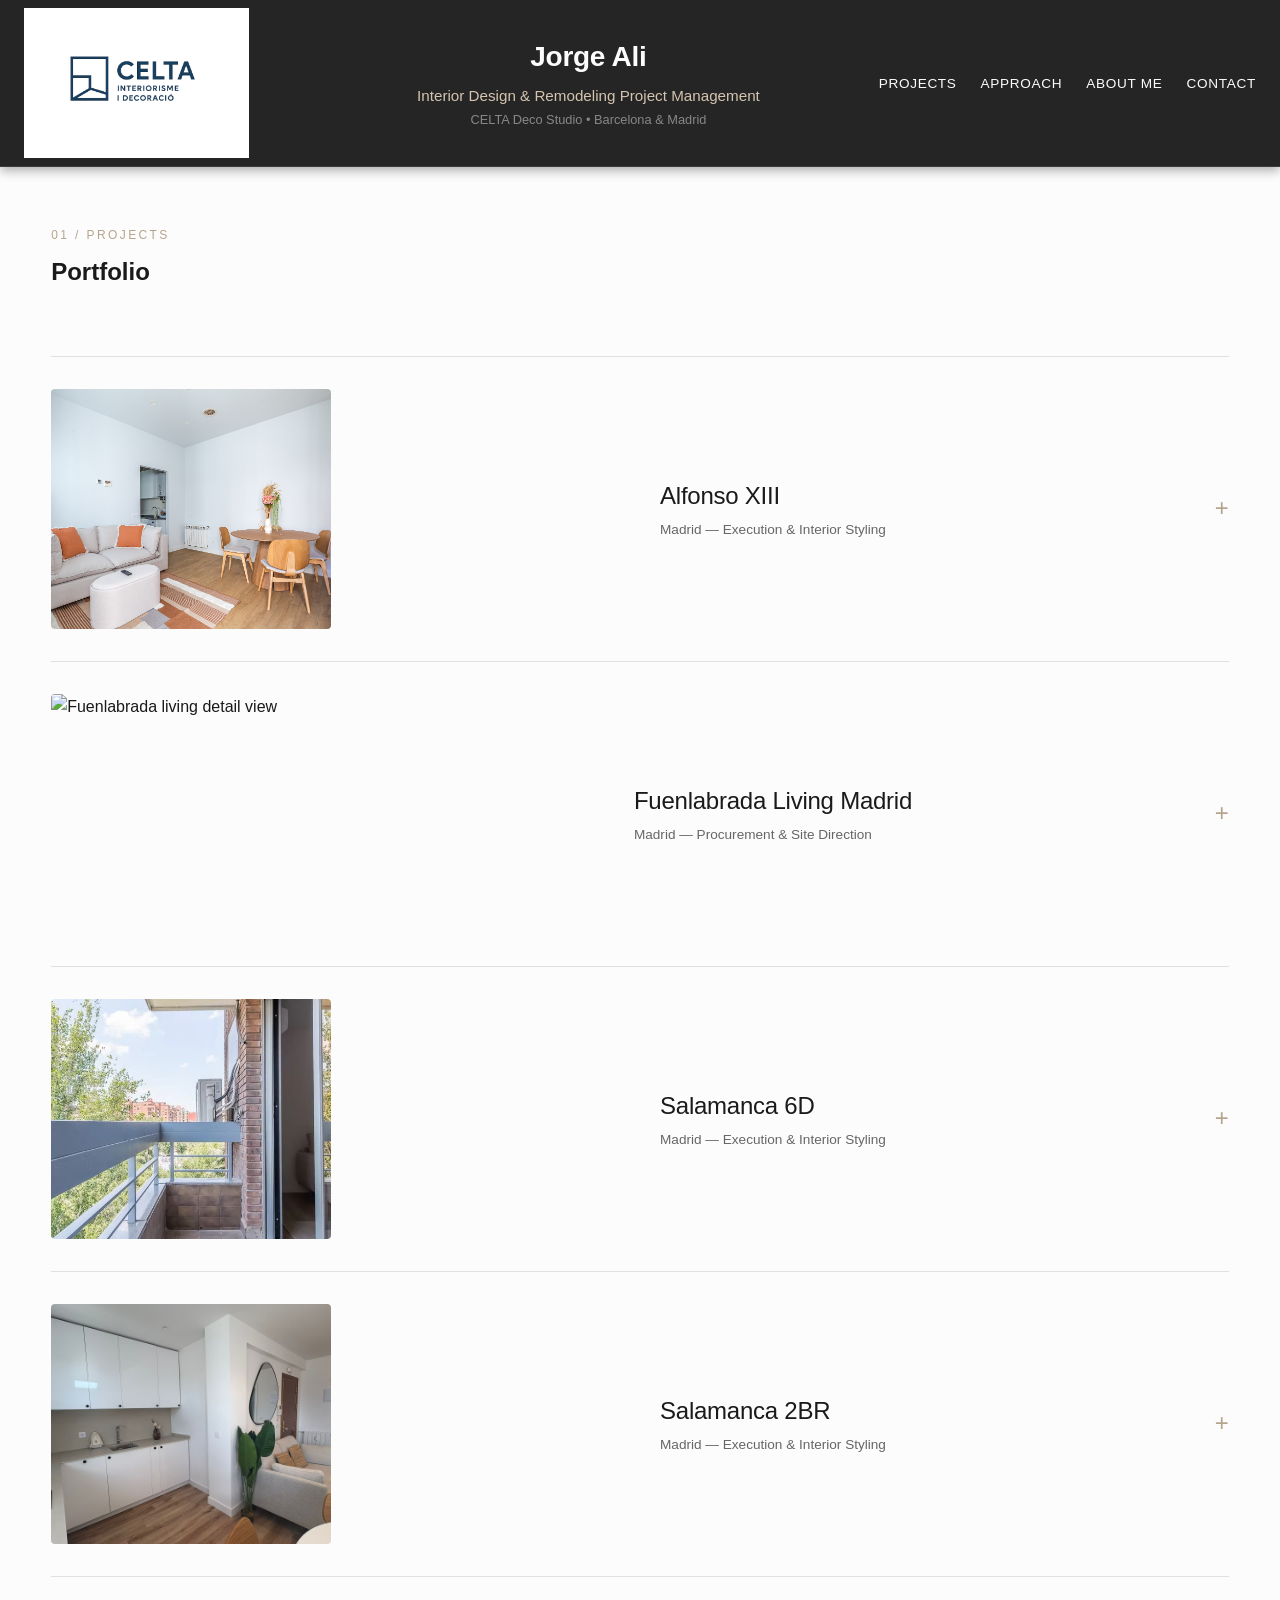
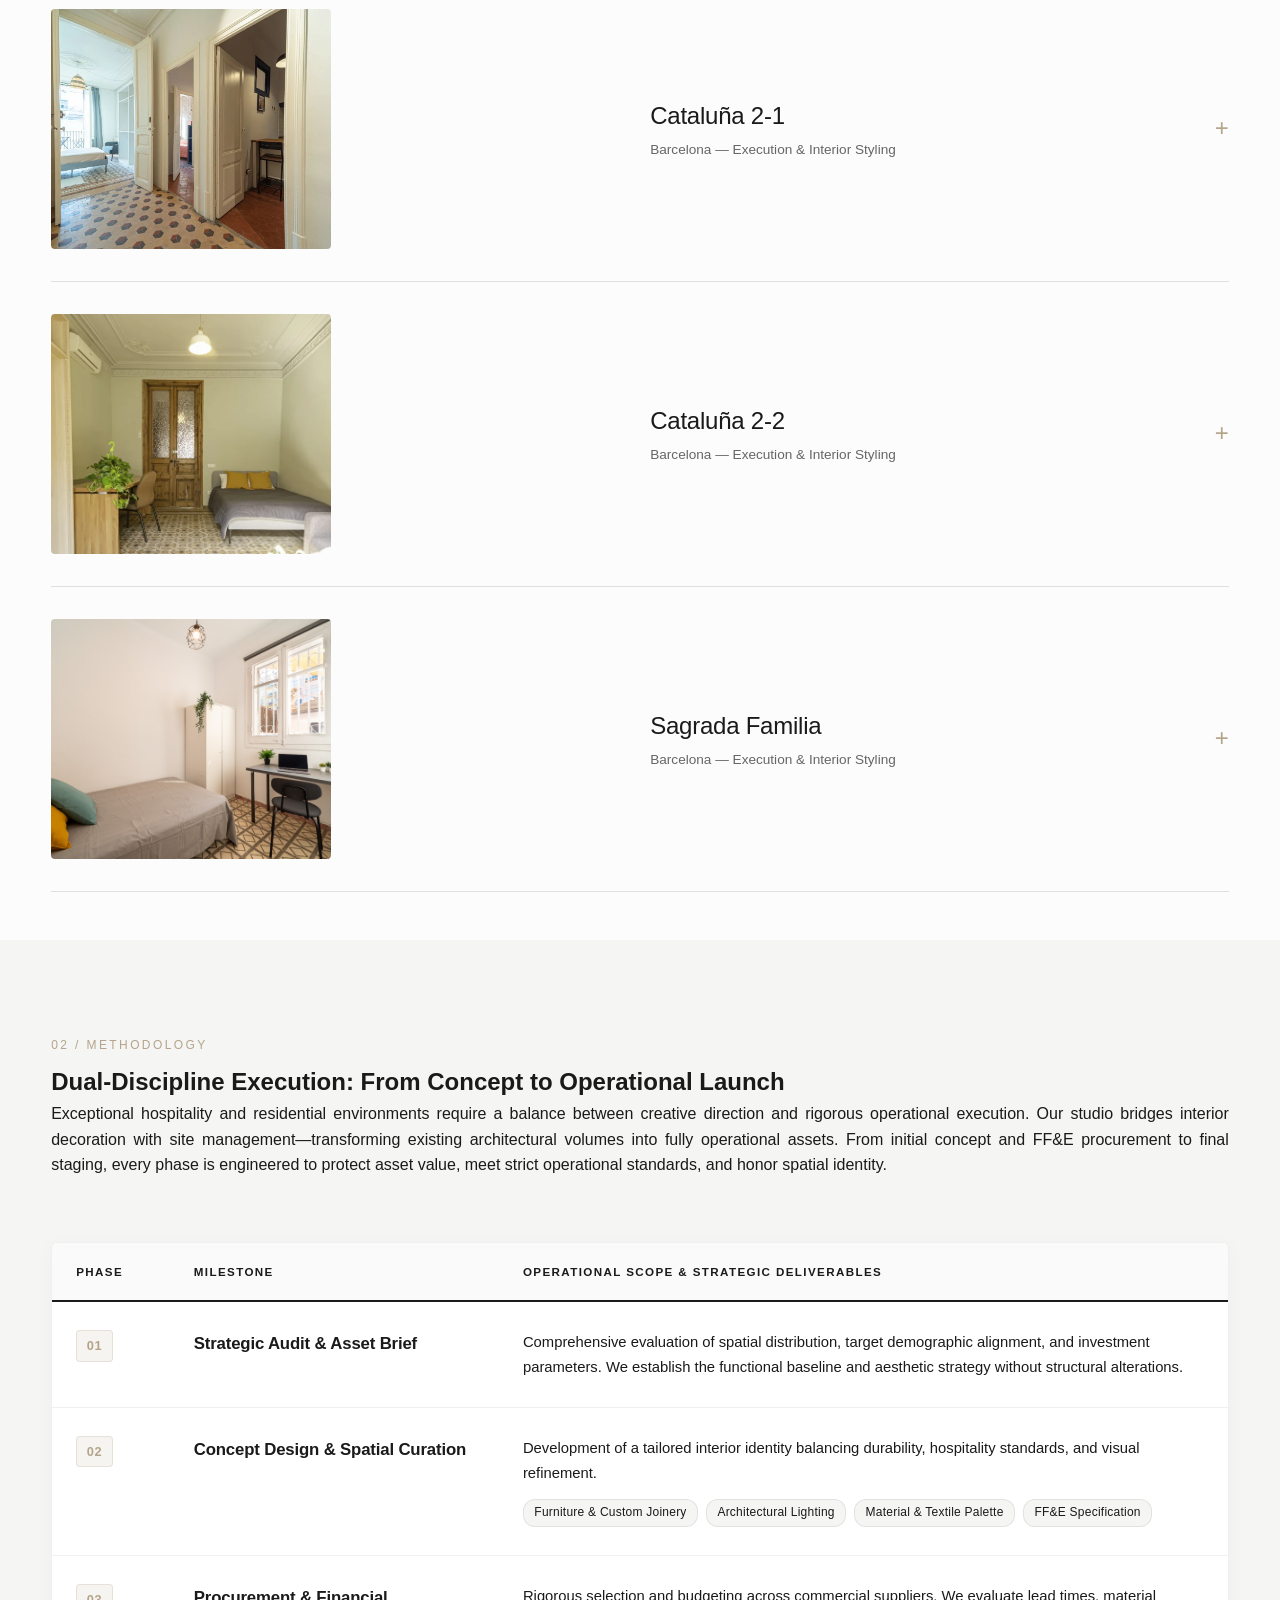
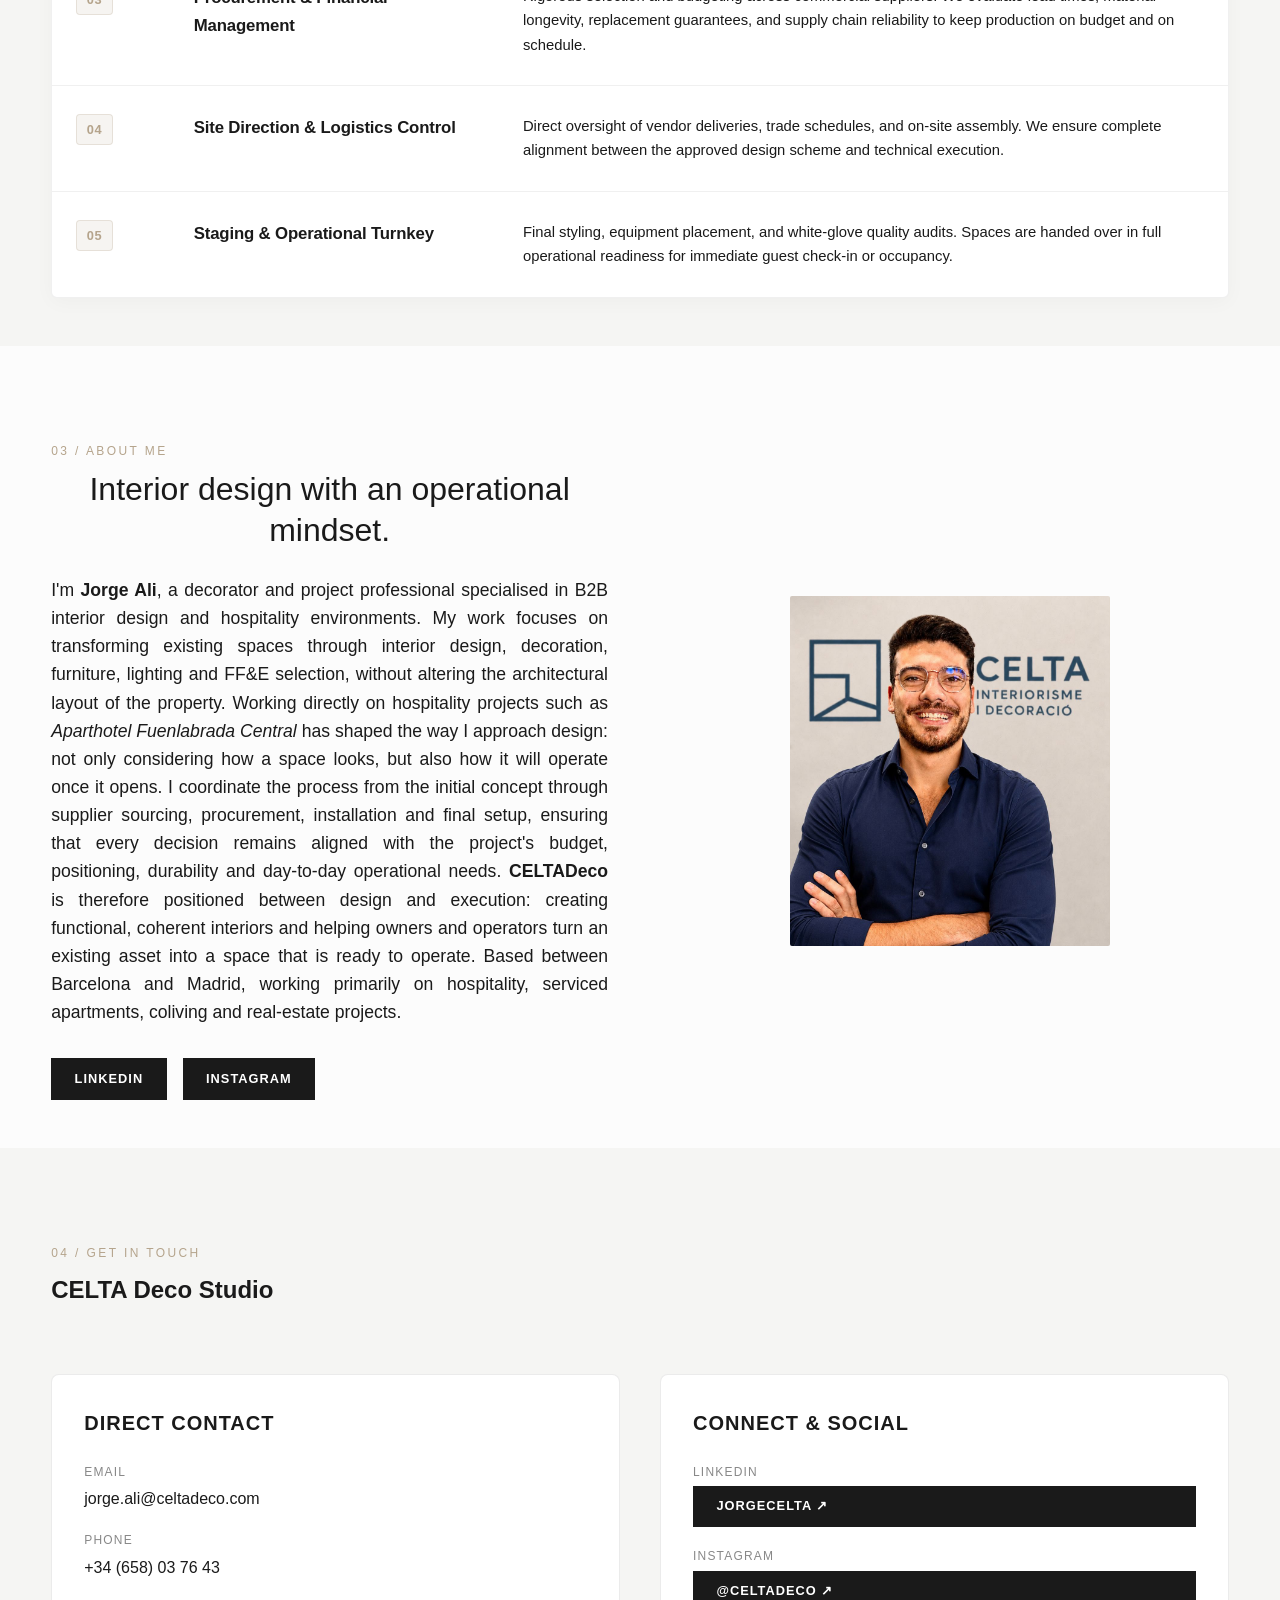
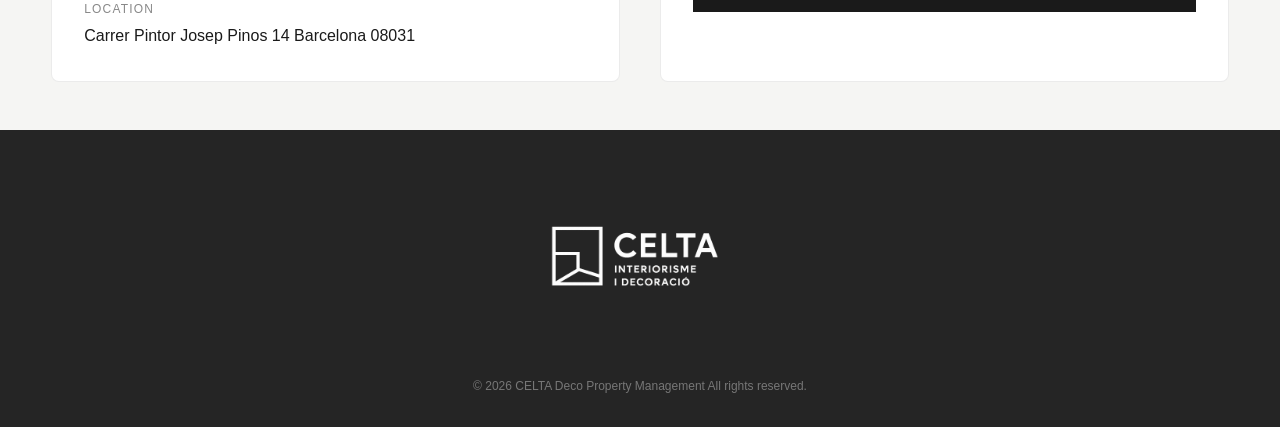
==== index.html @ 24f0967e "Fix email Get in Touch section 20260829 14:04" ====
<!DOCTYPE html>
<html lang="en">
<head>
    <meta charset="UTF-8">
    <meta name="viewport" content="width=device-width, initial-scale=1.0">
    <title>CELTADeco | Interior Design & Project Management</title>
    <meta name="description" content="Professional portfolio of Jorge Ali - Full-time Independent Project Manager and Interior Designer for CELTADeco Studio S.L. across Barcelona and Madrid.">
    <link rel="stylesheet" href="css/style.css">
</head>
<body>
  
  <header class="site-header">
    <div class="header-container">
      <div class="logo-container">
        <a href="#portfolio">
          <img src="images/Image.jpeg" alt="CELTA Deco Logo" class="header-logo">
        </a>
      </div>

      <div class="hero-title-block">
        <h1>Jorge Ali</h1>
        <p class="subtitle">Interior Design & Remodeling Project Management</p>
        <p class="sub-subtitle">CELTA Deco Studio • Barcelona & Madrid</p>
      </div>

      <nav class="main-nav">
        <ul>
          <li><a href="#portfolio">PROJECTS</a></li>
          <li><a href="#approach">APPROACH</a></li>
          <li><a href="#about">ABOUT ME</a></li>
          <li><a href="#contact">CONTACT</a></li>
        </ul>
      </nav>
    </div>
  </header>

  <main>
    <!-- Section 01: Portfolio -->
    <section id="portfolio" class="section-container">
      <div class="section-header">
        <span class="tracer">01 / Projects</span>
        <h2>Portfolio</h2>
      </div>
      
      <div class="project-accordion-list">
        <!-- Project 1: Alfonso XIII -->
        <details class="project-accordion-item">
          <summary class="project-list-trigger">
            <img src="images/Alfonso XIII/RESOLUCION WEB/Santa Hortensia, 12 1E 01.jpg" alt="Alfonso XIII interior view" class="rotating-thumb">
            <div class="trigger-meta">
              <span class="project-title">Alfonso XIII</span>
              <span class="project-loc">Madrid &mdash; Execution & Interior Styling</span>
            </div>
            <span class="accordion-arrow">&#43;</span>
          </summary>

          <div class="project-drawer-wrapper project-card">
            <figure class="accordion-figure">
              <div class="img-scroll-container">
                <img src="images/Alfonso XIII/RESOLUCION WEB/Santa Hortensia, 12 1E 01.jpg" class="main-showcase-img" alt="Completed residential interior space in Madrid" loading="lazy">
              </div>
            </figure>
            <div class="drawer-thumbnail-container">
              <h4>Project Assets Gallery</h4>
              <div class="drawer-content-grid">
                <img src="images/Alfonso XIII/RESOLUCION WEB/Santa Hortensia, 12 1E 01.jpg" class="drawer-thumbnail" alt="Alfonso XIII detail view" loading="lazy">
                <img src="images/Alfonso XIII/RESOLUCION WEB/Santa Hortensia, 12 1E 02.jpg" class="drawer-thumbnail" alt="Alfonso XIII detail view" loading="lazy">
                <img src="images/Alfonso XIII/RESOLUCION WEB/Santa Hortensia, 12 1E 03.jpg" class="drawer-thumbnail" alt="Alfonso XIII detail view" loading="lazy">
                <img src="images/Alfonso XIII/RESOLUCION WEB/Santa Hortensia, 12 1E 05.jpg" class="drawer-thumbnail" alt="Alfonso XIII detail view" loading="lazy">
                <img src="images/Alfonso XIII/RESOLUCION WEB/Santa Hortensia, 12 1E 06.jpg" class="drawer-thumbnail" alt="Alfonso XIII detail view" loading="lazy">
                <img src="images/Alfonso XIII/RESOLUCION WEB/Santa Hortensia, 12 1E 07.jpg" class="drawer-thumbnail" alt="Alfonso XIII detail view" loading="lazy">
                <img src="images/Alfonso XIII/RESOLUCION WEB/Santa Hortensia, 12 1E 08.jpg" class="drawer-thumbnail" alt="Alfonso XIII detail view" loading="lazy">
                <img src="images/Alfonso XIII/RESOLUCION WEB/Santa Hortensia, 12 1E 09.jpg" class="drawer-thumbnail" alt="Alfonso XIII detail view" loading="lazy">
                <img src="images/Alfonso XIII/RESOLUCION WEB/Santa Hortensia, 12 1E 11.jpg" class="drawer-thumbnail" alt="Alfonso XIII detail view" loading="lazy">
                <img src="images/Alfonso XIII/RESOLUCION WEB/Santa Hortensia, 12 1E 12.jpg" class="drawer-thumbnail" alt="Alfonso XIII detail view" loading="lazy">
              </div>
            </div>
          </div>
        </details>
        
        <!-- Project 2: Fuenlabrada Living -->
        <details class="project-accordion-item">
          <summary class="project-list-trigger">
            <img src="images/Fuenlabrada/fotos/IMG_20260530_211927.jpg" alt="Fuenlabrada living detail view" class="rotating-thumb">
            <div class="trigger-meta">
              <span class="project-title">Fuenlabrada Living Madrid</span>
              <span class="project-loc">Madrid &mdash; Procurement & Site Direction</span>
            </div>
            <span class="accordion-arrow">&#43;</span>                      
          </summary>
          
          <div class="project-drawer-wrapper project-card">
            <figure class="accordion-figure">
              <div class="img-scroll-container">
                <img src="images/Fuenlabrada/fotos/IMG_20260530_212148.jpg" class="main-showcase-img" alt="Completed high-end space in Madrid" loading="lazy">
              </div>
            </figure>
            <div class="drawer-thumbnail-container">
              <h4>Fuenlabrada Assets Gallery</h4>
              <div class="drawer-content-grid">
                <img src="images/Fuenlabrada/fotos/IMG_20260530_211927.jpg" class="drawer-thumbnail" alt="Fuenlabrada living detail view" loading="lazy">
                <img src="images/Fuenlabrada/fotos/IMG_20260530_212148.jpg" class="drawer-thumbnail" alt="Fuenlabrada living detail view" loading="lazy">
                <img src="images/Fuenlabrada/fotos/IMG_20260530_212248.jpg" class="drawer-thumbnail" alt="Fuenlabrada living detail view" loading="lazy">
                <img src="images/Fuenlabrada/fotos/IMG_20260531_204248.jpg" class="drawer-thumbnail" alt="Fuenlabrada living detail view" loading="lazy">
                <img src="images/Fuenlabrada/fotos/IMG_20260531_204346.jpg" class="drawer-thumbnail" alt="Fuenlabrada living detail view" loading="lazy">
                <img src="images/Fuenlabrada/fotos/IMG_20260531_205026.jpg" class="drawer-thumbnail" alt="Fuenlabrada living detail view" loading="lazy">
                <img src="images/Fuenlabrada/fotos/IMG_20260531_205425.jpg" class="drawer-thumbnail" alt="Fuenlabrada living detail view" loading="lazy">
                <img src="images/Fuenlabrada/fotos/IMG_20260531_205904.jpg" class="drawer-thumbnail" alt="Fuenlabrada living detail view" loading="lazy">
                <img src="images/Fuenlabrada/fotos/IMG_20260531_210906.jpg" class="drawer-thumbnail" alt="Fuenlabrada living detail view" loading="lazy">
                <img src="images/Fuenlabrada/fotos/IMG_20260531_211109.jpg" class="drawer-thumbnail" alt="Fuenlabrada living detail view" loading="lazy">
                <img src="images/Fuenlabrada/fotos/IMG_20260531_211310.jpg" class="drawer-thumbnail" alt="Fuenlabrada living detail view" loading="lazy">
                <img src="images/Fuenlabrada/fotos/IMG_20260531_211745.jpg" class="drawer-thumbnail" alt="Fuenlabrada living detail view" loading="lazy">
                <img src="images/Fuenlabrada/fotos/IMG_20260531_212429.jpg" class="drawer-thumbnail" alt="Fuenlabrada living detail view" loading="lazy">
                <img src="images/Fuenlabrada/fotos/IMG_20260531_212650.jpg" class="drawer-thumbnail" alt="Fuenlabrada living detail view" loading="lazy">
                <img src="images/Fuenlabrada/fotos/IMG_20260531_213623.jpg" class="drawer-thumbnail" alt="Fuenlabrada living detail view" loading="lazy">
                <img src="images/Fuenlabrada/fotos/IMG_20260531_214029.jpg" class="drawer-thumbnail" alt="Fuenlabrada living detail view" loading="lazy">
                <img src="images/Fuenlabrada/fotos/IMG_20260604_103545.jpg" class="drawer-thumbnail" alt="Fuenlabrada living detail view" loading="lazy">
              </div>
            </div>
          </div>
        </details>
	
        <!-- Project 3: Salamanca 6D -->
        <details class="project-accordion-item">
          <summary class="project-list-trigger">
            <img src="images/Salamanca 6D/Salamanca 1BR + Balcony/1944452091.webp" alt="Salamanca 6D detail view" class="rotating-thumb">
            <div class="trigger-meta">
              <span class="project-title">Salamanca 6D</span>
              <span class="project-loc">Madrid &mdash; Execution & Interior Styling</span>
            </div>
            <span class="accordion-arrow">&#43;</span>
          </summary>
          
          <div class="project-drawer-wrapper project-card">
            <figure class="accordion-figure">
              <div class="img-scroll-container">
                <img src="images/Salamanca 6D/Salamanca 1BR + Balcony/1944452091.webp" class="main-showcase-img" alt="Completed residential interior space in Madrid" loading="lazy">
              </div>
            </figure>
            <div class="drawer-thumbnail-container">
              <h4>Project Salamanca 6D Assets Gallery</h4>
              <div class="drawer-content-grid">
                <img src="images/Salamanca 6D/Salamanca 1BR + Balcony/1944452113.webp" class="drawer-thumbnail" alt="Salamanca interior view" loading="lazy">
                <img src="images/Salamanca 6D/Salamanca 1BR + Balcony/1944452114.webp" class="drawer-thumbnail" alt="Salamanca interior view" loading="lazy">
                <img src="images/Salamanca 6D/Salamanca 1BR + Balcony/1944452115.webp" class="drawer-thumbnail" alt="Salamanca interior view" loading="lazy">
                <img src="images/Salamanca 6D/Salamanca 1BR + Balcony/1944452159.webp" class="drawer-thumbnail" alt="Salamanca interior view" loading="lazy">
                <img src="images/Salamanca 6D/Salamanca 1BR + Balcony/1944452201.webp" class="drawer-thumbnail" alt="Salamanca interior view" loading="lazy">
                <img src="images/Salamanca 6D/Salamanca 1BR + Balcony/1944452205.webp" class="drawer-thumbnail" alt="Salamanca interior view" loading="lazy">
                <img src="images/Salamanca 6D/Salamanca 1BR + Balcony/1944452244.webp" class="drawer-thumbnail" alt="Salamanca interior view" loading="lazy">
                <img src="images/Salamanca 6D/Salamanca 1BR + Balcony/1944452256.webp" class="drawer-thumbnail" alt="Salamanca interior view" loading="lazy">
                <img src="images/Salamanca 6D/Salamanca 1BR + Balcony/1944452272.webp" class="drawer-thumbnail" alt="Salamanca interior view" loading="lazy">
                <img src="images/Salamanca 6D/Salamanca 1BR + Balcony/1944452331.webp" class="drawer-thumbnail" alt="Salamanca interior view" loading="lazy">
                <img src="images/Salamanca 6D/Salamanca 1BR + Balcony/1944452334.webp" class="drawer-thumbnail" alt="Salamanca interior view" loading="lazy">
                <img src="images/Salamanca 6D/Salamanca 1BR + Balcony/1944452376.webp" class="drawer-thumbnail" alt="Salamanca interior view" loading="lazy">
                <img src="images/Salamanca 6D/Salamanca 1BR + Balcony/1944452377.webp" class="drawer-thumbnail" alt="Salamanca interior view" loading="lazy">
                <img src="images/Salamanca 6D/Salamanca 1BR + Balcony/1944452383.webp" class="drawer-thumbnail" alt="Salamanca interior view" loading="lazy">
              </div>
            </div>
          </div>
        </details>
	
        <!-- Project 4: Salamanca 2BR -->
        <details class="project-accordion-item">
          <summary class="project-list-trigger">
            <img src="images/Salamanca 2BR terraza 8A-20260703T140030Z-3-001/Salamanca 2BR terraza 8A/2ee61841-87d5-4575-8065-a1aea3758785.avif" alt="Salamanca 2BR detail view" class="rotating-thumb">
            <div class="trigger-meta">
              <span class="project-title">Salamanca 2BR</span>
              <span class="project-loc">Madrid &mdash; Execution & Interior Styling</span>
            </div>
            <span class="accordion-arrow">&#43;</span>
          </summary>
          
          <div class="project-drawer-wrapper project-card">
            <figure class="accordion-figure">
              <div class="img-scroll-container">
                <img src="images/Salamanca 2BR terraza 8A-20260703T140030Z-3-001/Salamanca 2BR terraza 8A/2ee61841-87d5-4575-8065-a1aea3758785.avif" class="main-showcase-img" alt="Completed residential interior space in Madrid" loading="lazy">
              </div>
            </figure>
            <div class="drawer-thumbnail-container">
              <h4>Project Salamanca 2BR Assets Gallery</h4>
              <div class="drawer-content-grid">
                <img src="images/Salamanca 2BR terraza 8A-20260703T140030Z-3-001/Salamanca 2BR terraza 8A/5d6b1681-4596-4d43-bb55-55ff7c0dfa50.avif" class="drawer-thumbnail" alt="Salamanca 2BR detail view" loading="lazy">
                <img src="images/Salamanca 2BR terraza 8A-20260703T140030Z-3-001/Salamanca 2BR terraza 8A/5f273db3-bd89-4576-b7d2-3bfad9d244c1.avif" class="drawer-thumbnail" alt="Salamanca 2BR detail view" loading="lazy">
                <img src="images/Salamanca 2BR terraza 8A-20260703T140030Z-3-001/Salamanca 2BR terraza 8A/60aa484b-573d-4368-bd5c-c70d469bf465.avif" class="drawer-thumbnail" alt="Salamanca 2BR detail view" loading="lazy">
                <img src="images/Salamanca 2BR terraza 8A-20260703T140030Z-3-001/Salamanca 2BR terraza 8A/62f4ee82-8459-4f1d-a538-591a3eccc42f.avif" class="drawer-thumbnail" alt="Salamanca 2BR detail view" loading="lazy">
                <img src="images/Salamanca 2BR terraza 8A-20260703T140030Z-3-001/Salamanca 2BR terraza 8A/7709b6e8-8921-49df-888e-499f91376e9f.avif" class="drawer-thumbnail" alt="Salamanca 2BR detail view" loading="lazy">
                <img src="images/Salamanca 2BR terraza 8A-20260703T140030Z-3-001/Salamanca 2BR terraza 8A/70031b7d-7684-4878-acb0-b341ceb8d827.avif" class="drawer-thumbnail" alt="Salamanca 2BR detail view" loading="lazy">
                <img src="images/Salamanca 2BR terraza 8A-20260703T140030Z-3-001/Salamanca 2BR terraza 8A/306355fb-c232-46ec-ba09-bf3ef0b3e1d7.avif" class="drawer-thumbnail" alt="Salamanca 2BR detail view" loading="lazy">
                <img src="images/Salamanca 2BR terraza 8A-20260703T140030Z-3-001/Salamanca 2BR terraza 8A/684906e8-8ba1-44f2-8d96-14b8e107571a.jpeg" class="drawer-thumbnail" alt="Salamanca 2BR detail view" loading="lazy">
                <img src="images/Salamanca 2BR terraza 8A-20260703T140030Z-3-001/Salamanca 2BR terraza 8A/02991952-1897-4030-abf0-e70210a06e19.avif" class="drawer-thumbnail" alt="Salamanca 2BR detail view" loading="lazy">
                <img src="images/Salamanca 2BR terraza 8A-20260703T140030Z-3-001/Salamanca 2BR terraza 8A/66096992-1b59-4324-80a8-6a1552c278a7.avif" class="drawer-thumbnail" alt="Salamanca 2BR detail view" loading="lazy">
                <img src="images/Salamanca 2BR terraza 8A-20260703T140030Z-3-001/Salamanca 2BR terraza 8A/a95aa6ad-0380-433d-b0bb-7069203fe2c8.avif" class="drawer-thumbnail" alt="Salamanca 2BR detail view" loading="lazy">
                <img src="images/Salamanca 2BR terraza 8A-20260703T140030Z-3-001/Salamanca 2BR terraza 8A/ae5f8fab-a62f-4f72-b0ae-d671570f4330.avif" class="drawer-thumbnail" alt="Salamanca 2BR detail view" loading="lazy">
                <img src="images/Salamanca 2BR terraza 8A-20260703T140030Z-3-001/Salamanca 2BR terraza 8A/c54ffa5a-b6df-4147-bbd3-09a8f72af0c3.avif" class="drawer-thumbnail" alt="Salamanca 2BR detail view" loading="lazy">
                <img src="images/Salamanca 2BR terraza 8A-20260703T140030Z-3-001/Salamanca 2BR terraza 8A/deb94c87-837a-4405-aadd-1e87ae89dc81.avif" class="drawer-thumbnail" alt="Salamanca 2BR detail view" loading="lazy">
                <img src="images/Salamanca 2BR terraza 8A-20260703T140030Z-3-001/Salamanca 2BR terraza 8A/ef9e4734-53aa-4ea6-840a-f47e9da49541.avif" class="drawer-thumbnail" alt="Salamanca 2BR detail view" loading="lazy">
              </div>
            </div>
          </div>
        </details>

        <!-- Project 5: Cataluna 2-1 -->
        <details class="project-accordion-item">
          <summary class="project-list-trigger">
            <img src="images/Cataluna 2-1 OLD ROOMS4U/Cataluna 2-1/Pasillo4.webp" alt="Cataluna 2-1 detail view" class="rotating-thumb">
            <div class="trigger-meta">
              <span class="project-title">Catalu&ntilde;a 2-1</span>
              <span class="project-loc">Barcelona &mdash; Execution & Interior Styling</span>
            </div>
            <span class="accordion-arrow">&#43;</span>
          </summary>
          
          <div class="project-drawer-wrapper project-card">
            <figure class="accordion-figure">
              <div class="img-scroll-container">
                <img src="images/Cataluna 2-1 OLD ROOMS4U/Cataluna 2-1/Pasillo4.webp" class="main-showcase-img" alt="Completed residential interior space in Barcelona" loading="lazy">
              </div>
            </figure>
            <div class="drawer-thumbnail-container">
              <h4>Project Catalu&ntilde;a 2-1 Assets Gallery</h4>
              <div class="drawer-content-grid">
                <img src="images/Cataluna 2-1 OLD ROOMS4U/Cataluna 2-1/Pasillo4.webp" class="drawer-thumbnail" alt="Cataluna 2-1 detail view" loading="lazy">
                <img src="images/Cataluna 2-1 OLD ROOMS4U/Cataluna 2-1/Pasillo6.webp" class="drawer-thumbnail" alt="Cataluna 2-1 detail view" loading="lazy">
                <img src="images/Cataluna 2-1 OLD ROOMS4U/Cataluna 2-1/Pasillo7.webp" class="drawer-thumbnail" alt="Cataluna 2-1 detail view" loading="lazy">
                <img src="images/Cataluna 2-1 OLD ROOMS4U/Cataluna 2-1/room1-4.webp" class="drawer-thumbnail" alt="Cataluna 2-1 detail view" loading="lazy">
                <img src="images/Cataluna 2-1 OLD ROOMS4U/Cataluna 2-1/room2-2.webp" class="drawer-thumbnail" alt="Cataluna 2-1 detail view" loading="lazy">
                <img src="images/Cataluna 2-1 OLD ROOMS4U/Cataluna 2-1/room5-1.webp" class="drawer-thumbnail" alt="Cataluna 2-1 detail view" loading="lazy">
              </div>
            </div>
          </div>
        </details>

        <!-- Project 6: Cataluna 2-2 -->
        <details class="project-accordion-item">
          <summary class="project-list-trigger">
            <img src="images/Cataluna 2-2 (old) ROOMS4U/Cataluna 2-2 (old)/DSC_7747.webp" alt="Cataluna 2-2 detail view" class="rotating-thumb">
            <div class="trigger-meta">
              <span class="project-title">Catalu&ntilde;a 2-2</span>
              <span class="project-loc">Barcelona &mdash; Execution & Interior Styling</span>
            </div>
            <span class="accordion-arrow">&#43;</span>
          </summary>
          
          <div class="project-drawer-wrapper project-card">
            <figure class="accordion-figure">
              <div class="img-scroll-container">
                <img src="images/Cataluna 2-2 (old) ROOMS4U/Cataluna 2-2 (old)/DSC_7747.webp" class="main-showcase-img" alt="Completed residential interior space in Barcelona" loading="lazy">
              </div>
            </figure>
            <div class="drawer-thumbnail-container">
              <h4>Project Catalu&ntilde;a 2-2 Assets Gallery</h4>
              <div class="drawer-content-grid">
                <img src="images/Cataluna 2-2 (old) ROOMS4U/Cataluna 2-2 (old)/DSC_7747.webp" class="drawer-thumbnail" alt="Cataluna 2-2 detail view" loading="lazy">
                <img src="images/Cataluna 2-2 (old) ROOMS4U/Cataluna 2-2 (old)/DSC_7753-HDR.webp" class="drawer-thumbnail" alt="Cataluna 2-2 detail view" loading="lazy">
                <img src="images/Cataluna 2-2 (old) ROOMS4U/Cataluna 2-2 (old)/DSC_7792.webp" class="drawer-thumbnail" alt="Cataluna 2-2 detail view" loading="lazy">
                <img src="images/Cataluna 2-2 (old) ROOMS4U/Cataluna 2-2 (old)/ROOM3-3-1.webp" class="drawer-thumbnail" alt="Cataluna 2-2 detail view" loading="lazy">
                <img src="images/Cataluna 2-2 (old) ROOMS4U/Cataluna 2-2 (old)/ROOM4-2-1.webp" class="drawer-thumbnail" alt="Cataluna 2-2 detail view" loading="lazy">
              </div>
            </div>
          </div>
        </details>

        <!-- Project 7: Sagrada Familia -->
        <details class="project-accordion-item">
          <summary class="project-list-trigger">
            <img src="images/Sagrada Familia/WhatsApp Image 2023-12-17 at 17.57.21 (1).jpeg" alt="Sagrada Familia detail view" class="rotating-thumb">
            <div class="trigger-meta">
              <span class="project-title">Sagrada Familia</span>
              <span class="project-loc">Barcelona &mdash; Execution & Interior Styling</span>
            </div>
            <span class="accordion-arrow">&#43;</span>
          </summary>
          
          <div class="project-drawer-wrapper project-card">
            <figure class="accordion-figure">
              <div class="img-scroll-container">
                <img src="images/Sagrada Familia/WhatsApp Image 2023-12-17 at 17.57.21 (1).jpeg" class="main-showcase-img" alt="Completed residential interior space in Barcelona" loading="lazy">
              </div>
            </figure>
            <div class="drawer-thumbnail-container">
              <h4>Project Sagrada Familia Assets Gallery</h4>
              <div class="drawer-content-grid">
                <img src="images/Sagrada Familia/WhatsApp Image 2023-12-17 at 17.57.21 (1).jpeg" class="drawer-thumbnail" alt="Sagrada Familia detail view" loading="lazy">
                <img src="images/Sagrada Familia/WhatsApp Image 2023-12-17 at 17.57.21 (2).jpeg" class="drawer-thumbnail" alt="Sagrada Familia detail view" loading="lazy">
                <img src="images/Sagrada Familia/WhatsApp Image 2023-12-17 at 17.57.21 (3).jpeg" class="drawer-thumbnail" alt="Sagrada Familia detail view" loading="lazy">
                <img src="images/Sagrada Familia/WhatsApp Image 2023-12-17 at 17.57.21 (4).jpeg" class="drawer-thumbnail" alt="Sagrada Familia detail view" loading="lazy">
                <img src="images/Sagrada Familia/WhatsApp Image 2023-12-17 at 17.57.21 (5).jpeg" class="drawer-thumbnail" alt="Sagrada Familia detail view" loading="lazy">
                <img src="images/Sagrada Familia/WhatsApp Image 2023-12-17 at 17.57.21 (6).jpeg" class="drawer-thumbnail" alt="Sagrada Familia detail view" loading="lazy">
                <img src="images/Sagrada Familia/WhatsApp Image 2023-12-17 at 17.57.21 (7).jpeg" class="drawer-thumbnail" alt="Sagrada Familia detail view" loading="lazy">
                <img src="images/Sagrada Familia/WhatsApp Image 2023-12-17 at 17.57.21 (8).jpeg" class="drawer-thumbnail" alt="Sagrada Familia detail view" loading="lazy">
                <img src="images/Sagrada Familia/WhatsApp Image 2023-12-17 at 17.57.21 (9).jpeg" class="drawer-thumbnail" alt="Sagrada Familia detail view" loading="lazy">
                <img src="images/Sagrada Familia/WhatsApp Image 2023-12-17 at 17.57.21 (10).jpeg" class="drawer-thumbnail" alt="Sagrada Familia detail view" loading="lazy">
                <img src="images/Sagrada Familia/WhatsApp Image 2023-12-17 at 17.57.21 (11).jpeg" class="drawer-thumbnail" alt="Sagrada Familia detail view" loading="lazy">
                <img src="images/Sagrada Familia/WhatsApp Image 2023-12-17 at 17.57.21 (12).jpeg" class="drawer-thumbnail" alt="Sagrada Familia detail view" loading="lazy">
                <img src="images/Sagrada Familia/WhatsApp Image 2023-12-17 at 17.57.21 (13).jpeg" class="drawer-thumbnail" alt="Sagrada Familia detail view" loading="lazy">
                <img src="images/Sagrada Familia/WhatsApp Image 2023-12-17 at 17.57.21 (14).jpeg" class="drawer-thumbnail" alt="Sagrada Familia detail view" loading="lazy">
                <img src="images/Sagrada Familia/WhatsApp Image 2023-12-17 at 17.57.21 (15).jpeg" class="drawer-thumbnail" alt="Sagrada Familia detail view" loading="lazy">
                <img src="images/Sagrada Familia/WhatsApp Image 2023-12-17 at 17.57.21 (16).jpeg" class="drawer-thumbnail" alt="Sagrada Familia detail view" loading="lazy">
                <img src="images/Sagrada Familia/WhatsApp Image 2023-12-17 at 17.57.21 (17).jpeg" class="drawer-thumbnail" alt="Sagrada Familia detail view" loading="lazy">
                <img src="images/Sagrada Familia/WhatsApp Image 2023-12-17 at 17.57.21 (18).jpeg" class="drawer-thumbnail" alt="Sagrada Familia detail view" loading="lazy">
                <img src="images/Sagrada Familia/WhatsApp Image 2023-12-17 at 17.57.21 (19).jpeg" class="drawer-thumbnail" alt="Sagrada Familia detail view" loading="lazy">
                <img src="images/Sagrada Familia/WhatsApp Image 2023-12-17 at 17.57.21 (20).jpeg" class="drawer-thumbnail" alt="Sagrada Familia detail view" loading="lazy">
                <img src="images/Sagrada Familia/WhatsApp Image 2023-12-17 at 17.57.21 (21).jpeg" class="drawer-thumbnail" alt="Sagrada Familia detail view" loading="lazy">
                <img src="images/Sagrada Familia/WhatsApp Image 2023-12-17 at 17.57.21 (22).jpeg" class="drawer-thumbnail" alt="Sagrada Familia detail view" loading="lazy">
                <img src="images/Sagrada Familia/WhatsApp Image 2023-12-17 at 17.57.21 (23).jpeg" class="drawer-thumbnail" alt="Sagrada Familia detail view" loading="lazy">
                <img src="images/Sagrada Familia/WhatsApp Image 2023-12-17 at 17.57.21 (24).jpeg" class="drawer-thumbnail" alt="Sagrada Familia detail view" loading="lazy">
                <img src="images/Sagrada Familia/WhatsApp Image 2023-12-17 at 17.57.21 (25).jpeg" class="drawer-thumbnail" alt="Sagrada Familia detail view" loading="lazy">
                <img src="images/Sagrada Familia/WhatsApp Image 2023-12-17 at 17.57.21 (26).jpeg" class="drawer-thumbnail" alt="Sagrada Familia detail view" loading="lazy">
                <img src="images/Sagrada Familia/WhatsApp Image 2023-12-17 at 17.57.21 (27).jpeg" class="drawer-thumbnail" alt="Sagrada Familia detail view" loading="lazy">
                <img src="images/Sagrada Familia/WhatsApp Image 2023-12-17 at 17.57.21 (28).jpeg" class="drawer-thumbnail" alt="Sagrada Familia detail view" loading="lazy">
                <img src="images/Sagrada Familia/WhatsApp Image 2023-12-17 at 17.57.21 (29).jpeg" class="drawer-thumbnail" alt="Sagrada Familia detail view" loading="lazy">
                <img src="images/Sagrada Familia/WhatsApp Image 2023-12-17 at 17.57.21 (30).jpeg" class="drawer-thumbnail" alt="Sagrada Familia detail view" loading="lazy">
                <img src="images/Sagrada Familia/WhatsApp Image 2023-12-17 at 17.57.21.jpeg" class="drawer-thumbnail" alt="Sagrada Familia detail view" loading="lazy">
                <img src="images/Sagrada Familia/WhatsApp Image 2023-12-17 at 17.57.22 (1).jpeg" class="drawer-thumbnail" alt="Sagrada Familia detail view" loading="lazy">
                <img src="images/Sagrada Familia/WhatsApp Image 2023-12-17 at 17.57.22 (2).jpeg" class="drawer-thumbnail" alt="Sagrada Familia detail view" loading="lazy">
                <img src="images/Sagrada Familia/WhatsApp Image 2023-12-17 at 17.57.22 (3).jpeg" class="drawer-thumbnail" alt="Sagrada Familia detail view" loading="lazy">
                <img src="images/Sagrada Familia/WhatsApp Image 2023-12-17 at 17.57.22 (4).jpeg" class="drawer-thumbnail" alt="Sagrada Familia detail view" loading="lazy">
                <img src="images/Sagrada Familia/WhatsApp Image 2023-12-17 at 17.57.22 (5).jpeg" class="drawer-thumbnail" alt="Sagrada Familia detail view" loading="lazy">
                <img src="images/Sagrada Familia/WhatsApp Image 2023-12-17 at 17.57.22 (6).jpeg" class="drawer-thumbnail" alt="Sagrada Familia detail view" loading="lazy">
                <img src="images/Sagrada Familia/WhatsApp Image 2023-12-17 at 17.57.22 (7).jpeg" class="drawer-thumbnail" alt="Sagrada Familia detail view" loading="lazy">
                <img src="images/Sagrada Familia/WhatsApp Image 2023-12-17 at 17.57.22 (8).jpeg" class="drawer-thumbnail" alt="Sagrada Familia detail view" loading="lazy">
                <img src="images/Sagrada Familia/WhatsApp Image 2023-12-17 at 17.57.22 (9).jpeg" class="drawer-thumbnail" alt="Sagrada Familia detail view" loading="lazy">
                <img src="images/Sagrada Familia/WhatsApp Image 2023-12-17 at 17.57.22 (10).jpeg" class="drawer-thumbnail" alt="Sagrada Familia detail view" loading="lazy">
                <img src="images/Sagrada Familia/WhatsApp Image 2023-12-17 at 17.57.22 (11).jpeg" class="drawer-thumbnail" alt="Sagrada Familia detail view" loading="lazy">
                <img src="images/Sagrada Familia/WhatsApp Image 2023-12-17 at 17.57.22 (12).jpeg" class="drawer-thumbnail" alt="Sagrada Familia detail view" loading="lazy">
                <img src="images/Sagrada Familia/WhatsApp Image 2023-12-17 at 17.57.22 (13).jpeg" class="drawer-thumbnail" alt="Sagrada Familia detail view" loading="lazy">
                <img src="images/Sagrada Familia/WhatsApp Image 2023-12-17 at 17.57.22 (14).jpeg" class="drawer-thumbnail" alt="Sagrada Familia detail view" loading="lazy">
                <img src="images/Sagrada Familia/WhatsApp Image 2023-12-17 at 17.57.22 (15).jpeg" class="drawer-thumbnail" alt="Sagrada Familia detail view" loading="lazy">
                <img src="images/Sagrada Familia/WhatsApp Image 2023-12-17 at 17.57.22 (16).jpeg" class="drawer-thumbnail" alt="Sagrada Familia detail view" loading="lazy">
                <img src="images/Sagrada Familia/WhatsApp Image 2023-12-17 at 17.57.22 (17).jpeg" class="drawer-thumbnail" alt="Sagrada Familia detail view" loading="lazy">
                <img src="images/Sagrada Familia/WhatsApp Image 2023-12-17 at 17.57.22 (18).jpeg" class="drawer-thumbnail" alt="Sagrada Familia detail view" loading="lazy">
                <img src="images/Sagrada Familia/WhatsApp Image 2023-12-17 at 17.57.22 (19).jpeg" class="drawer-thumbnail" alt="Sagrada Familia detail view" loading="lazy">
                <img src="images/Sagrada Familia/WhatsApp Image 2023-12-17 at 17.57.22 (20).jpeg" class="drawer-thumbnail" alt="Sagrada Familia detail view" loading="lazy">
                <img src="images/Sagrada Familia/WhatsApp Image 2023-12-17 at 17.57.22.jpeg" class="drawer-thumbnail" alt="Sagrada Familia detail view" loading="lazy">
                <img src="images/Sagrada Familia/WhatsApp Image 2023-12-17 at 17.58.28 (1).jpeg" class="drawer-thumbnail" alt="Sagrada Familia detail view" loading="lazy">
                <img src="images/Sagrada Familia/WhatsApp Image 2023-12-17 at 17.58.28 (2).jpeg" class="drawer-thumbnail" alt="Sagrada Familia detail view" loading="lazy">
                <img src="images/Sagrada Familia/WhatsApp Image 2023-12-17 at 17.58.28 (3).jpeg" class="drawer-thumbnail" alt="Sagrada Familia detail view" loading="lazy">
                <img src="images/Sagrada Familia/WhatsApp Image 2023-12-17 at 17.58.28 (4).jpeg" class="drawer-thumbnail" alt="Sagrada Familia detail view" loading="lazy">
                <img src="images/Sagrada Familia/WhatsApp Image 2023-12-17 at 17.58.28 (5).jpeg" class="drawer-thumbnail" alt="Sagrada Familia detail view" loading="lazy">
                <img src="images/Sagrada Familia/WhatsApp Image 2023-12-17 at 17.58.28 (6).jpeg" class="drawer-thumbnail" alt="Sagrada Familia detail view" loading="lazy">
                <img src="images/Sagrada Familia/WhatsApp Image 2023-12-17 at 17.58.28 (7).jpeg" class="drawer-thumbnail" alt="Sagrada Familia detail view" loading="lazy">
                <img src="images/Sagrada Familia/WhatsApp Image 2023-12-17 at 17.58.28 (8).jpeg" class="drawer-thumbnail" alt="Sagrada Familia detail view" loading="lazy">
                <img src="images/Sagrada Familia/WhatsApp Image 2023-12-17 at 17.58.28 (9).jpeg" class="drawer-thumbnail" alt="Sagrada Familia detail view" loading="lazy">
                <img src="images/Sagrada Familia/WhatsApp Image 2023-12-17 at 17.58.28 (10).jpeg" class="drawer-thumbnail" alt="Sagrada Familia detail view" loading="lazy">
                <img src="images/Sagrada Familia/WhatsApp Image 2023-12-17 at 17.58.28 (11).jpeg" class="drawer-thumbnail" alt="Sagrada Familia detail view" loading="lazy">
                <img src="images/Sagrada Familia/WhatsApp Image 2023-12-17 at 17.58.28 (13).jpeg" class="drawer-thumbnail" alt="Sagrada Familia detail view" loading="lazy">
                <img src="images/Sagrada Familia/WhatsApp Image 2023-12-17 at 17.58.28.jpeg" class="drawer-thumbnail" alt="Sagrada Familia detail view" loading="lazy">
              </div>
            </div>
          </div>
        </details>
      </div>
    </section>

    <!-- Section 02: Approach -->
    <section id="approach" class="section-container alternative-bg">
      <div class="section-header">
        <span class="tracer">02 / METHODOLOGY</span>
        <div class="text-block">
          <h2>Dual-Discipline Execution: From Concept to Operational Launch</h2>
          <p class="text-justify">
            Exceptional hospitality and residential environments require a balance between creative direction and rigorous operational execution. 
            Our studio bridges interior decoration with site management—transforming existing architectural volumes into fully operational assets. 
            From initial concept and FF&amp;E procurement to final staging, every phase is engineered to protect asset value, meet strict operational standards, and honor spatial identity.
          </p>
        </div>
      </div>
      
      <div class="table-responsive">
        <table class="approach-table">
          <thead>
            <tr>
              <th class="col-phase">Phase</th>
              <th class="col-title">Milestone</th>
              <th class="col-details">Operational Scope &amp; Strategic Deliverables</th>
            </tr>
          </thead>
          <tbody>
            <tr>
              <td class="phase-num"><span class="phase-badge">01</span></td>
              <td class="phase-title">Strategic Audit &amp; Asset Brief</td>
              <td>
                Comprehensive evaluation of spatial distribution, target demographic alignment, and investment parameters. We establish the functional baseline and aesthetic strategy without structural alterations.
              </td>
            </tr>
            <tr>
              <td class="phase-num"><span class="phase-badge">02</span></td>
              <td class="phase-title">Concept Design &amp; Spatial Curation</td>
              <td>
                Development of a tailored interior identity balancing durability, hospitality standards, and visual refinement.
                <div class="pill-group">
                  <span class="spec-pill">Furniture &amp; Custom Joinery</span>
                  <span class="spec-pill">Architectural Lighting</span>
                  <span class="spec-pill">Material &amp; Textile Palette</span>
                  <span class="spec-pill">FF&amp;E Specification</span>
                </div>
              </td>
            </tr>
            <tr>
              <td class="phase-num"><span class="phase-badge">03</span></td>
              <td class="phase-title">Procurement &amp; Financial Management</td>
              <td>
                Rigorous selection and budgeting across commercial suppliers. We evaluate lead times, material longevity, replacement guarantees, and supply chain reliability to keep production on budget and on schedule.
              </td>
            </tr>
            <tr>
              <td class="phase-num"><span class="phase-badge">04</span></td>
              <td class="phase-title">Site Direction &amp; Logistics Control</td>
              <td>
                Direct oversight of vendor deliveries, trade schedules, and on-site assembly. We ensure complete alignment between the approved design scheme and technical execution.
              </td>
            </tr>
            <tr>
              <td class="phase-num"><span class="phase-badge">05</span></td>
              <td class="phase-title">Staging &amp; Operational Turnkey</td>
              <td>
                Final styling, equipment placement, and white-glove quality audits. Spaces are handed over in full operational readiness for immediate guest check-in or occupancy.
              </td>
            </tr>
          </tbody>
        </table>
      </div>
    </section>
    
    <!-- Section 03: About Me -->
    <section id="about" class="section-container">
      <div class="split-layout">
        <div class="text-block">
          <span class="tracer">03 / ABOUT ME</span>
          <h2 class="bio-headline text-center">Interior design with an operational mindset.</h2>
          <p class="bio-intro text-justify">
            I'm <strong>Jorge Ali</strong>, a decorator and project professional specialised in B2B interior design and hospitality environments.
            My work focuses on transforming existing spaces through interior design, decoration, furniture, lighting and FF&E selection, without altering the architectural layout of the property.
            Working directly on hospitality projects such as <em>Aparthotel Fuenlabrada Central</em> has shaped the way I approach design: not only considering how a space looks, but also how it will operate once it opens.
            I coordinate the process from the initial concept through supplier sourcing, procurement, installation and final setup, ensuring that every decision remains aligned with the project's budget,
            positioning, durability and day-to-day operational needs.
            <strong>CELTADeco</strong> is therefore positioned between design and execution: creating functional, coherent interiors and helping owners and operators turn an existing asset into a space that is ready to operate.
            Based between Barcelona and Madrid, working primarily on hospitality, serviced apartments, coliving and real-estate projects.
          </p>
          <div class="bio-social-links">
            <p><a href="https://www.linkedin.com/in/jorgecelta/" target="_blank" rel="noopener noreferrer" class="btn-social">LinkedIn</a></p>
            <p><a href="https://www.instagram.com/celtadeco/" target="_blank" rel="noopener noreferrer" class="btn-social">Instagram</a></p>
          </div>
        </div>
        
        <div class="media-block">
          <img src="images/AboutMe.jpeg" alt="Jorge Ali - CELTADeco" class="bio-portrait">
        </div>
      </div>
    </section>

    <!-- Section 04: Contact -->
    <section id="contact" class="section-container alternative-bg">
      <div class="section-header">
        <span class="tracer">04 / GET IN TOUCH</span>
        <h2 class="section-title">CELTA Deco Studio</h2>
      </div>
      
      <div class="contact-grid">
        <!-- Direct Reach -->
        <div class="contact-card">
          <h3 class="contact-card-heading">Direct Contact</h3>
          <ul class="contact-list">
            <li>
              <span class="contact-label">Email</span>
              <a href="mailto:jorge.ali@celtadeco.com" class="contact-link">jorge.ali@celtadeco.com</a>
            </li>
            <li>
              <span class="contact-label">Phone</span>
              <a href="tel:+34658037643" class="contact-link">+34 (658) 03 76 43</a>
            </li>
            <li>
              <span class="contact-label">Location</span>
              <span class="contact-text">Carrer Pintor Josep Pinos 14 Barcelona 08031</span>
            </li>
          </ul>
        </div>
        
        <!-- Professional & Social -->
        <div class="contact-card">
          <h3 class="contact-card-heading">Connect & Social</h3>
          <ul class="contact-list">
            <li>
              <span class="contact-label">LinkedIn</span>
              <a href="https://www.linkedin.com/in/jorgecelta/" target="_blank" rel="noopener noreferrer" class="btn-social">
                jorgecelta ↗
              </a>
            </li>
            <li>
              <span class="contact-label">Instagram</span>
              <a href="https://www.instagram.com/celtadeco/" target="_blank" rel="noopener noreferrer" class="btn-social">
                @celtadeco ↗
              </a>
            </li>
          </ul>
        </div>
      </div>
    </section>
  </main>
  
  <footer class="site-footer">
    <div class="footer-container">
      <div class="footer-brand">
        <img src="images/logo-diseno.png" alt="CELTADeco Design Mark" class="footer-logo">
      </div>
      <div class="footer-info">
        <p>&copy; 2026 CELTA Deco Property Management All rights reserved.</p>
      </div>
    </div>
  </footer>

  <!-- Unified Script Engine -->
  <script>
    document.addEventListener('DOMContentLoaded', () => {

      // Header Hide/Show on Scroll & Smooth Anchor Navigation Engine
      let lastScrollY = window.scrollY;
      let isNavScrolling = false;
      const header = document.querySelector('.site-header');

      window.addEventListener('scroll', () => {
        if (isNavScrolling) {
          header.classList.remove('nav-hidden');
          lastScrollY = window.scrollY;
          return;
        }

        const currentScrollY = window.scrollY;
        if (currentScrollY > lastScrollY && currentScrollY > 150) {
          header.classList.add('nav-hidden');
        } else {
          header.classList.remove('nav-hidden');
        }
        lastScrollY = currentScrollY;
      });

      // Precise Anchor Scroll Offset Engine
      document.querySelectorAll('a[href^="#"]').forEach(anchor => {
        anchor.addEventListener('click', function (e) {
          const targetId = this.getAttribute('href');
          if (targetId === '#') return;

          const targetElement = document.querySelector(targetId);
          if (targetElement) {
            e.preventDefault();
            isNavScrolling = true;
            header.classList.remove('nav-hidden');

            const headerHeight = header.offsetHeight;
            const buffer = 40; 
            const elementPosition = targetElement.getBoundingClientRect().top + window.pageYOffset;
            const offsetPosition = elementPosition - headerHeight - buffer;

            window.scrollTo({
              top: Math.max(0, offsetPosition),
              behavior: 'smooth'
            });

            setTimeout(() => {
              isNavScrolling = false;
              lastScrollY = window.scrollY;
            }, 800);
          }
        });
      });

      // Project Accordions, Dynamic Galleries, and Zoom Engine
      document.querySelectorAll('.project-accordion-item').forEach(accordion => {
        const mainImg = accordion.querySelector('.main-showcase-img');
        const imgContainer = accordion.querySelector('.img-scroll-container');
        const thumbnails = Array.from(accordion.querySelectorAll('.drawer-thumbnail'));
        const coverThumb = accordion.querySelector('.rotating-thumb');

        if (coverThumb && thumbnails.length > 0) {
          const randomIndex = Math.floor(Math.random() * thumbnails.length);
          coverThumb.src = thumbnails[randomIndex].src;
        }

        let autoRotationInterval = null;
        let currentIndex = 0;
        const rotationSpeed = 5000;
        let currentZoom = 1;

        function swapToImage(index) {
          if (!thumbnails[index] || !mainImg) return;
          currentIndex = index;
          mainImg.src = thumbnails[index].src;
          mainImg.alt = thumbnails[index].alt;
          resetZoom();
        }

        thumbnails.forEach((thumb, index) => {
          thumb.addEventListener('click', () => {
            swapToImage(index);
            if (accordion.open) {
              stopAutoRotation();
              startAutoRotation();
            }
          });
        });

        function startAutoRotation() {
          if (thumbnails.length <= 1) return;
          autoRotationInterval = setInterval(() => {
            currentIndex = (currentIndex + 1) % thumbnails.length;
            swapToImage(currentIndex);
          }, rotationSpeed);
        }

        function stopAutoRotation() {
          if (autoRotationInterval) {
            clearInterval(autoRotationInterval);
            autoRotationInterval = null;
          }
        }

        function resetZoom() {
          currentZoom = 1;
          if (mainImg) {
            mainImg.style.transform = `scale(1)`;
            mainImg.style.transformOrigin = 'center center';
          }
        }

        accordion.addEventListener('toggle', () => {
          if (accordion.open) {
            startAutoRotation();
          } else {
            stopAutoRotation();
            resetZoom();
          }
        });

        if (imgContainer && mainImg) {
          imgContainer.addEventListener('mouseenter', stopAutoRotation);
          imgContainer.addEventListener('mouseleave', () => {
            resetZoom();
            if (accordion.open) startAutoRotation();
          });

          imgContainer.addEventListener('wheel', (e) => {
            e.preventDefault();
            const rect = imgContainer.getBoundingClientRect();
            const x = ((e.clientX - rect.left) / rect.width) * 100;
            const y = ((e.clientY - rect.top) / rect.height) * 100;

            mainImg.style.transformOrigin = `${x}% ${y}%`;
            currentZoom = e.deltaY < 0 ? Math.min(currentZoom + 0.15, 2.5) : Math.max(currentZoom - 0.15, 1);
            mainImg.style.transform = `scale(${currentZoom})`;
          }, { passive: false });
        }
      });
    });
  </script>
</body>
</html>
---- css/style.css ----
/* ==========================================================================
   CELTADECO Core Architecture - CSS Design Tokens & Reset
   ========================================================================== */

:root {
    --bg-primary: #fcfcfc;
    --bg-secondary: #f5f5f3;
    --text-dark: #1a1a1a;
    --text-muted: #666666;
    --accent: #b5a48c;
    --accent-subtle: #a38f68;
    --font-sans: 'Helvetica Neue', Arial, sans-serif;
    --transition-smooth: all 0.3s cubic-bezier(0.25, 0.8, 0.25, 1);
}

* {
    box-sizing: border-box;
    margin: 0;
    padding: 0;
}

html {
    font-family: var(--font-sans);
    scroll-behavior: smooth;
    scroll-padding-top: 220px;
    background-color: var(--bg-primary);
    color: var(--text-dark);
    line-height: 1.6;
}

main {
    padding-top: 130px;
}

/* ==========================================================================
   Utility Classes
   ========================================================================== */

.text-justify { text-align: justify; }
.text-center { text-align: center; }

/* ==========================================================================
   Header & Navigation
   ========================================================================== */

.site-header {
    width: 100%;
    display: flex;
    justify-content: space-between;
    align-items: center;
    padding: 8px 24px;
    background-color: rgba(26, 26, 26, 0.95); 
    backdrop-filter: blur(12px);
    -webkit-backdrop-filter: blur(12px);
    border-bottom: 1px solid rgba(255, 255, 255, 0.1);
    box-shadow: 0 4px 10px rgba(0, 0, 0, 0.3);
    position: fixed;
    top: 0;
    left: 0;
    z-index: 1000;
    transition: transform 0.3s ease-in-out;
}

.site-header.nav-hidden {
    transform: translateY(-100%);
}

.header-container {
    display: flex;
    align-items: center;
    justify-content: space-between;
    width: 100%;
    max-width: 1400px;
    margin: 0 auto;
}

.logo-container {
    flex: 1;
    display: flex;
    justify-content: flex-start;
}

.header-logo {
    max-height: 150px;
    width: auto;
    display: block;
}

.hero-title-block {
    flex: 2;
    text-align: center;
    padding: 0 1rem;
}

.hero-title-block h1 {
    font-size: 1.75rem;
    margin: 0 0 4px 0;
    color: #fcfcfc;
    font-weight: 700;
    letter-spacing: -0.01em;
}

.hero-title-block .subtitle {
    font-size: 0.95rem;
    color: #d4c5b0;
    margin: 0 0 2px 0;
}

.hero-title-block .sub-subtitle {
    font-size: 0.8rem;
    color: #888888;
    margin: 0;
}

.main-nav {
    flex: 1;
    display: flex;
    justify-content: flex-end;
}

.main-nav ul {
    display: flex;
    flex-direction: row;
    flex-wrap: nowrap;
    align-items: center;
    gap: 1.5rem;
    list-style: none;
    margin: 0;
    padding: 0;
}

.main-nav a {
    text-decoration: none;
    color: #fcfcfc;
    text-transform: uppercase;
    white-space: nowrap;
    font-size: 0.85rem;
    letter-spacing: 0.05em;
    font-weight: 500;
    line-height: 1;
    transition: var(--transition-smooth);
}

.main-nav a:hover {
    color: #d4c5b0;
}

/* ==========================================================================
   Structural Layouts & Sections
   ========================================================================== */

.section-container {
    padding: 6rem 4% 3rem 4%;
}

.alternative-bg {
    background-color: var(--bg-secondary);
}

.section-header {
    margin-bottom: 4rem;
}

.tracer {
    display: block;
    font-size: 0.75rem;
    text-transform: uppercase;
    letter-spacing: 0.2em;
    color: var(--accent);
    margin-bottom: 0.5rem;
}

.split-layout {
    display: grid;
    grid-template-columns: repeat(auto-fit, minmax(300px, 1fr));
    gap: 4rem;
    align-items: center;
}

.media-block img {
    width: 100%;
    height: 350px;
    display: block;
    object-fit: cover;
    transition: var(--transition-smooth);
}

/* ==========================================================================
   Project List Accordion Architecture
   ========================================================================== */

.project-accordion-list {
    display: flex;
    flex-direction: column;
    border-top: 1px solid #e0e0e0;
}

.project-accordion-item {
    border-bottom: 1px solid #e0e0e0;
}

.project-list-trigger {
    display: flex;
    justify-content: space-between;
    align-items: center;
    padding: 2rem 0;
    cursor: pointer;
    list-style: none;
}

.project-list-trigger::-webkit-details-marker {
    display: none;
}

.trigger-meta {
    display: flex;
    flex-direction: column;
    gap: 0.25rem;
}

.project-title {
    font-size: 1.5rem;
    font-weight: 300;
    letter-spacing: -0.01em;
}

.project-loc {
    font-size: 0.85rem;
    color: var(--text-muted);
}

.accordion-arrow {
    font-size: 1.5rem;
    color: var(--accent);
    transition: transform 0.3s ease;
}

.project-accordion-item[open] .accordion-arrow {
    transform: rotate(45deg);
}

.project-drawer-wrapper {
    display: grid;
    grid-template-columns: 1fr 1fr;
    gap: 4rem;
    padding: 2rem 0 4rem 0;
    animation: fadeIn 0.4s cubic-bezier(0.25, 0.8, 0.25, 1);
}

.accordion-figure {
    position: relative; 
    max-height: 80vh;
    display: flex;
    justify-content: center;
    align-items: center;
    overflow: hidden;
}

.drawer-thumbnail-container {
    max-height: 80vh;
    overflow-y: auto;
    padding-right: 8px;
}

.drawer-thumbnail-container h4 {
    font-size: 0.8rem;
    text-transform: uppercase;
    letter-spacing: 0.1em;
    color: var(--text-muted);
    margin-bottom: 1.5rem;
}

.drawer-content-grid {
    display: grid;
    grid-template-columns: repeat(auto-fill, minmax(100px, 1fr));
    gap: 1rem;
    padding: 1rem 0;
}

.drawer-thumbnail {
    width: 100%;
    height: 80px;
    object-fit: cover;
    border-radius: 2px;
    cursor: pointer;
    transition: var(--transition-smooth);
}

.drawer-thumbnail:hover {
    opacity: 0.8;
}

.rotating-thumb {
    width: 280px;
    height: 240px;
    object-fit: cover;
    display: block;
    border-radius: 4px;
}

.img-scroll-container {
    width: 100%;
    height: 100%;
    overflow: hidden;
    position: relative;
    cursor: zoom-in;
    border: 1px solid #e0e0e0;
    background-color: #f9f9f9;
}

.main-showcase-img {
    max-height: 80vh;
    width: auto;
    object-fit: contain;
    display: block;
    transform-origin: center center;
    transition: transform 0.15s cubic-bezier(0.25, 0.8, 0.25, 1);
}

/* ==========================================================================
   Approach Table Refined Architecture
   ========================================================================== */

.table-responsive {
    width: 100%;
    overflow-x: auto;
    margin-top: 2.5rem;
    border-radius: 6px;
    box-shadow: 0 4px 20px rgba(0, 0, 0, 0.03);
    background: #ffffff;
    border: 1px solid rgba(0, 0, 0, 0.06);
}

.approach-table {
    width: 100%;
    border-collapse: collapse;
    text-align: left;
    font-size: 0.925rem;
    line-height: 1.65;
}

.approach-table thead tr {
    border-bottom: 2px solid var(--text-dark);
    background-color: #fafafa;
}

.approach-table th {
    padding: 1.2rem 1.5rem;
    text-transform: uppercase;
    font-size: 0.725rem;
    letter-spacing: 0.12em;
    font-weight: 700;
    color: var(--text-dark);
}

.approach-table tbody tr {
    transition: background-color 0.25s ease;
}

.approach-table tbody tr:hover {
    background-color: rgba(181, 164, 140, 0.05);
}

.approach-table td {
    padding: 1.75rem 1.5rem;
    border-bottom: 1px solid rgba(0, 0, 0, 0.06);
    vertical-align: top;
    color: var(--text-dark);
}

.approach-table tbody tr:last-child td {
    border-bottom: none;
}

.col-phase { width: 10%; }
.col-title { width: 28%; }
.col-details { width: 62%; }

.phase-badge {
    display: inline-block;
    font-size: 0.8rem;
    font-weight: 700;
    letter-spacing: 0.05em;
    color: var(--accent);
    background-color: rgba(181, 164, 140, 0.12);
    padding: 0.25rem 0.6rem;
    border-radius: 4px;
    border: 1px solid rgba(181, 164, 140, 0.25);
}

.phase-title {
    font-size: 1.05rem;
    font-weight: 600;
    color: var(--text-dark);
    letter-spacing: -0.01em;
}

/* Pill Tags for Deliverables */
.pill-group {
    display: flex;
    flex-wrap: wrap;
    gap: 0.5rem;
    margin-top: 0.85rem;
}

.spec-pill {
    font-size: 0.75rem;
    font-weight: 500;
    color: var(--text-dark);
    background-color: var(--bg-secondary);
    border: 1px solid rgba(0, 0, 0, 0.08);
    padding: 0.2rem 0.65rem;
    border-radius: 12px;
    letter-spacing: 0.02em;
}

/* ==========================================================================
   About / Bio Section
   ========================================================================== */

.bio-headline {
    font-size: 2rem;
    font-weight: 300;
    line-height: 1.3;
    margin: 0.5rem 0 1.5rem 0;
    color: var(--text-dark);
}

.bio-intro {
    font-size: 1.1rem;
}

.bio-social-links {
    display: flex;
    gap: 1rem;
    margin-top: 2rem;
}

.btn-social {
    display: inline-block;
    padding: 0.6rem 1.4rem;
    font-size: 0.8rem;
    text-transform: uppercase;
    letter-spacing: 0.08em;
    font-weight: 600;
    color: #ffffff;
    background-color: #1a1a1a;
    border: 1px solid #1a1a1a;
    text-decoration: none;
    transition: var(--transition-smooth);
}

.btn-social:hover {
    background-color: var(--accent);
    border-color: var(--accent);
    color: #ffffff;
}

.bio-portrait {
    width: 100%;
    max-width: 320px;
    height: auto;
    display: block;
    margin: 0 auto;
    border-radius: 2px;
}

/* ==========================================================================
   Contact Section Styles 
   ========================================================================== */

.contact-grid {
    display: grid;
    grid-template-columns: repeat(auto-fit, minmax(280px, 1fr));
    gap: 2.5rem;
    margin-top: 2rem;
}

.contact-card {
    background: #ffffff;
    border: 1px solid rgba(0, 0, 0, 0.08);
    border-radius: 8px;
    padding: 2rem;
    transition: border-color 0.3s ease;
}

.contact-card:hover {
    border-color: var(--accent);
}

.contact-card-heading {
    font-size: 1.25rem;
    font-weight: 600;
    margin-bottom: 1.5rem;
    color: var(--text-dark);
    text-transform: uppercase;
    letter-spacing: 0.05em;
}

.contact-list {
    list-style: none;
    padding: 0;
    margin: 0;
}

.contact-list li {
    display: flex;
    flex-direction: column;
    margin-bottom: 1.25rem;
}

.contact-list li:last-child {
    margin-bottom: 0;
}

.contact-label {
    font-size: 0.75rem;
    text-transform: uppercase;
    letter-spacing: 0.1em;
    color: #888;
    margin-bottom: 0.25rem;
}

.contact-link,
.contact-text {
    font-size: 1rem;
    color: var(--text-dark);
    text-decoration: none;
    transition: color 0.2s ease;
}

.contact-link:hover {
    color: var(--accent);
}

/* ==========================================================================
   Footer
   ========================================================================== */

.site-footer {
    padding: 2rem 4%;
    display: flex;
    flex-direction: column;
    align-items: center;
    justify-content: center;
    text-align: center;
    font-size: 0.8rem;
    color: #777777;
    background-color: rgba(26, 26, 26, 0.95);
    backdrop-filter: blur(10px);
    -webkit-backdrop-filter: blur(10px);
}

.footer-container {
    margin: 0 auto;
}

.footer-logo {
    height: 200px;
    width: auto;
    display: block;
    margin: 0 auto;
    object-fit: contain;
    filter: invert(1) brightness(2);
}

.site-footer .footer-info {
    margin-top: 1rem;
}

.site-footer p {
    font-size: 0.75rem;
    color: #777777;
    line-height: 1.4;
}

@keyframes fadeIn {
    from { opacity: 0; transform: translateY(-5px); }
    to { opacity: 1; transform: translateY(0); }
}

@media (max-width: 768px) {
    .header-container {
        flex-direction: column;
        gap: 1rem;
    }
    .logo-container, .main-nav {
        justify-content: center;
    }
    .project-drawer-wrapper {
        grid-template-columns: 1fr;
        gap: 2rem;
    }
    .approach-table th, 
    .approach-table td {
        padding: 1rem 0.75rem;
    }
    .col-phase { width: 12%; }
    .col-title { width: 33%; }
    .col-details { width: 55%; }
}
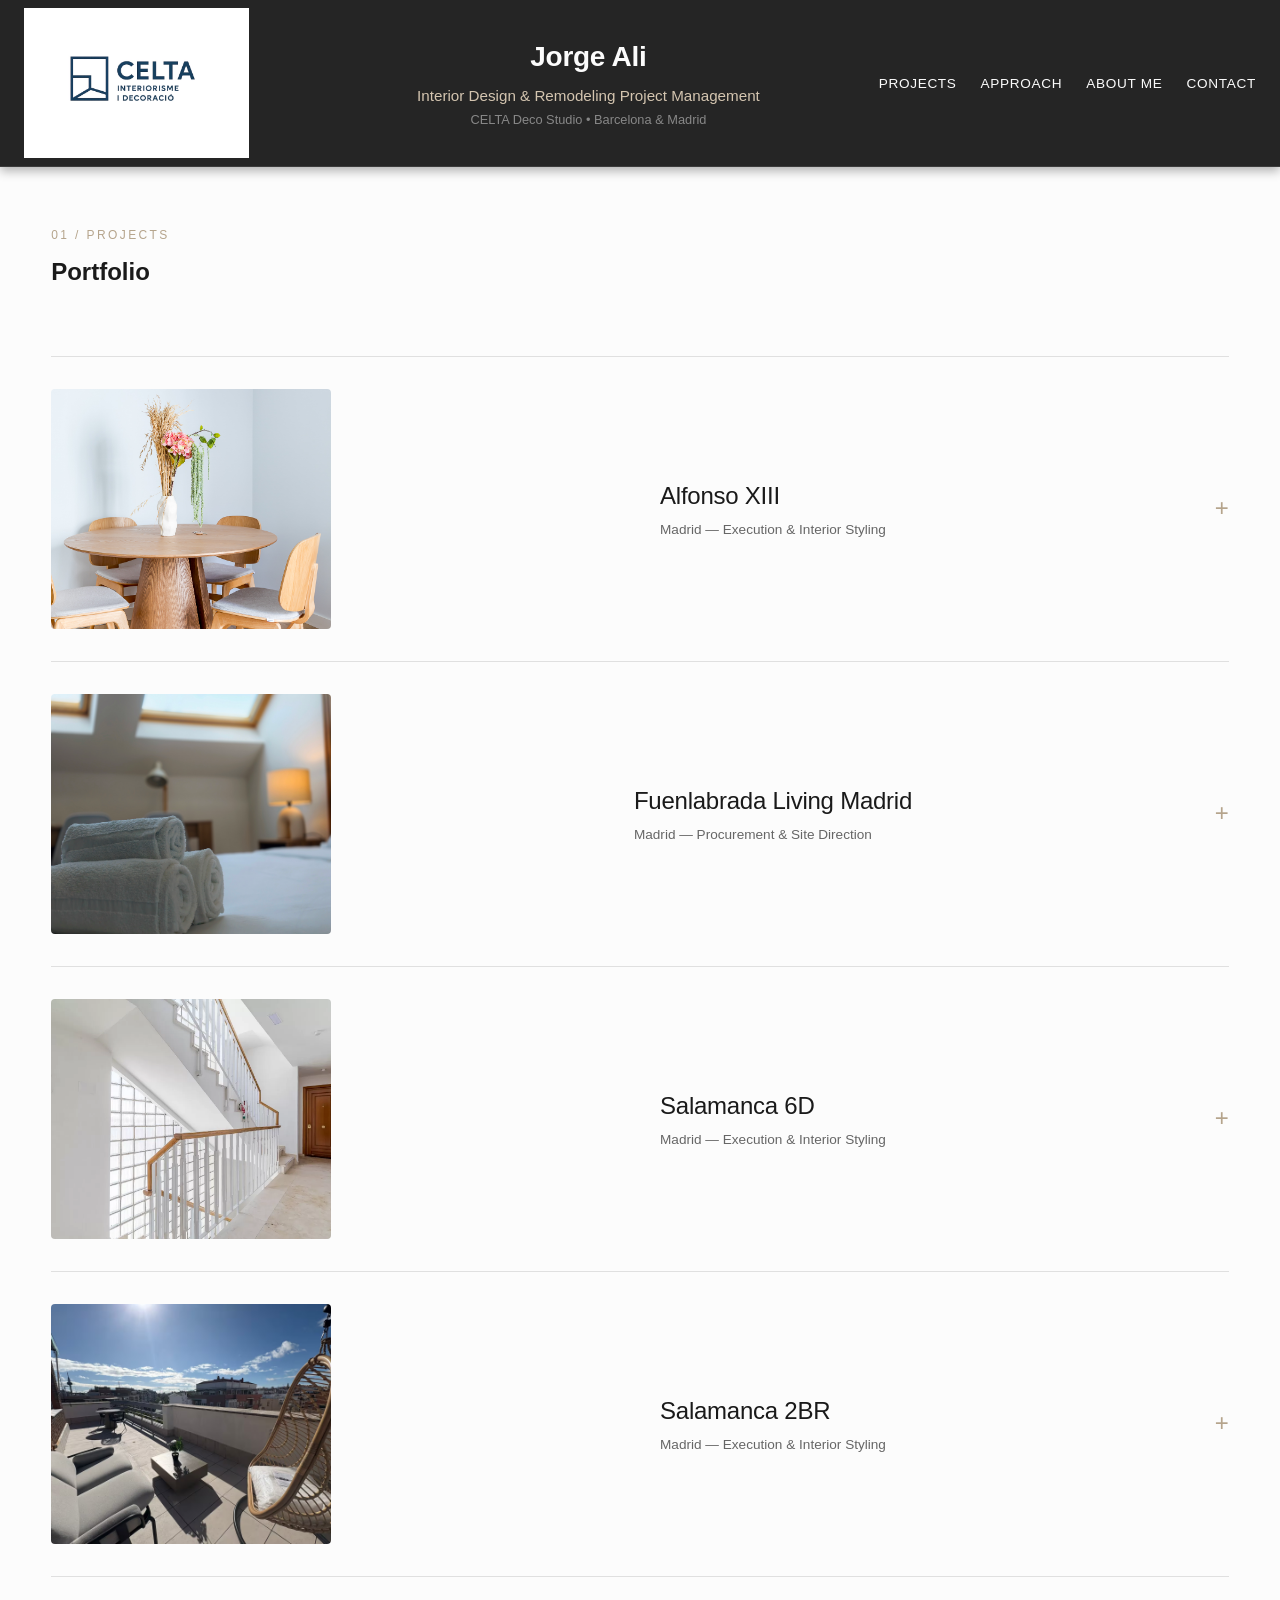
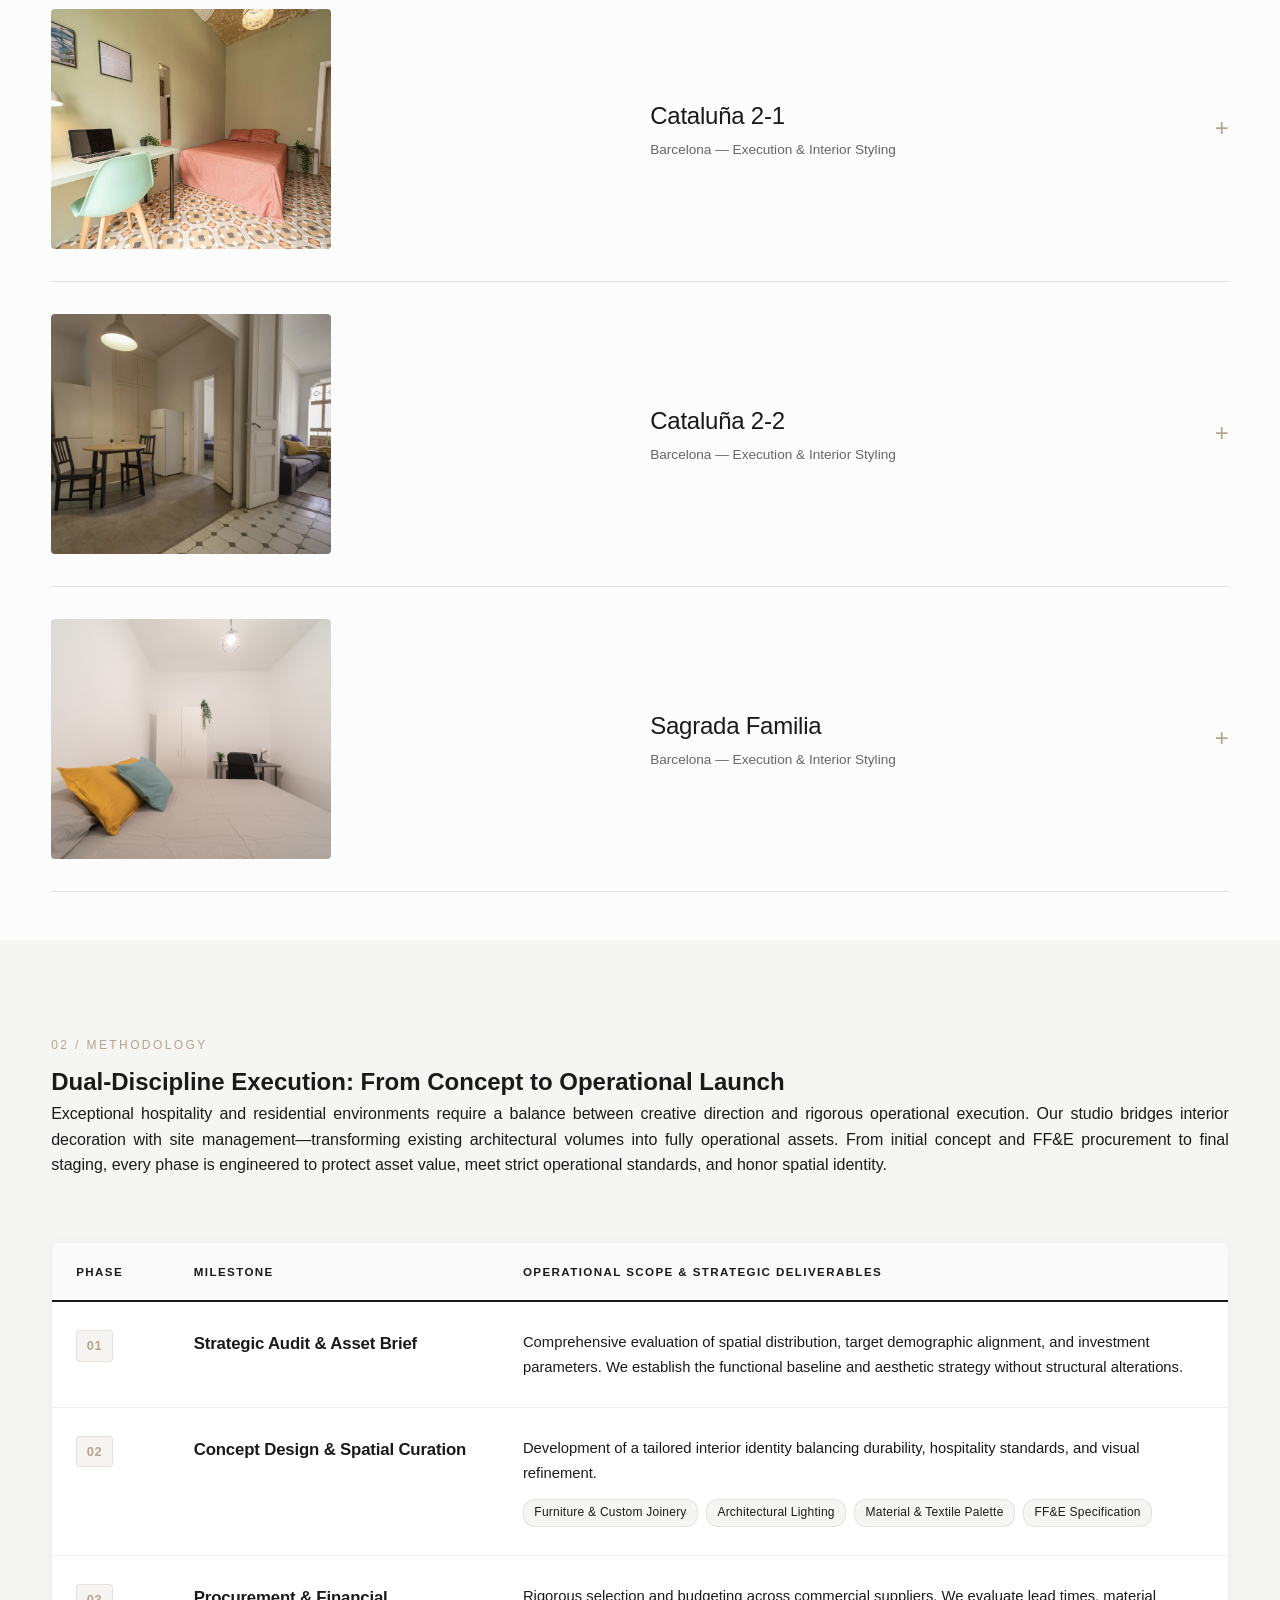
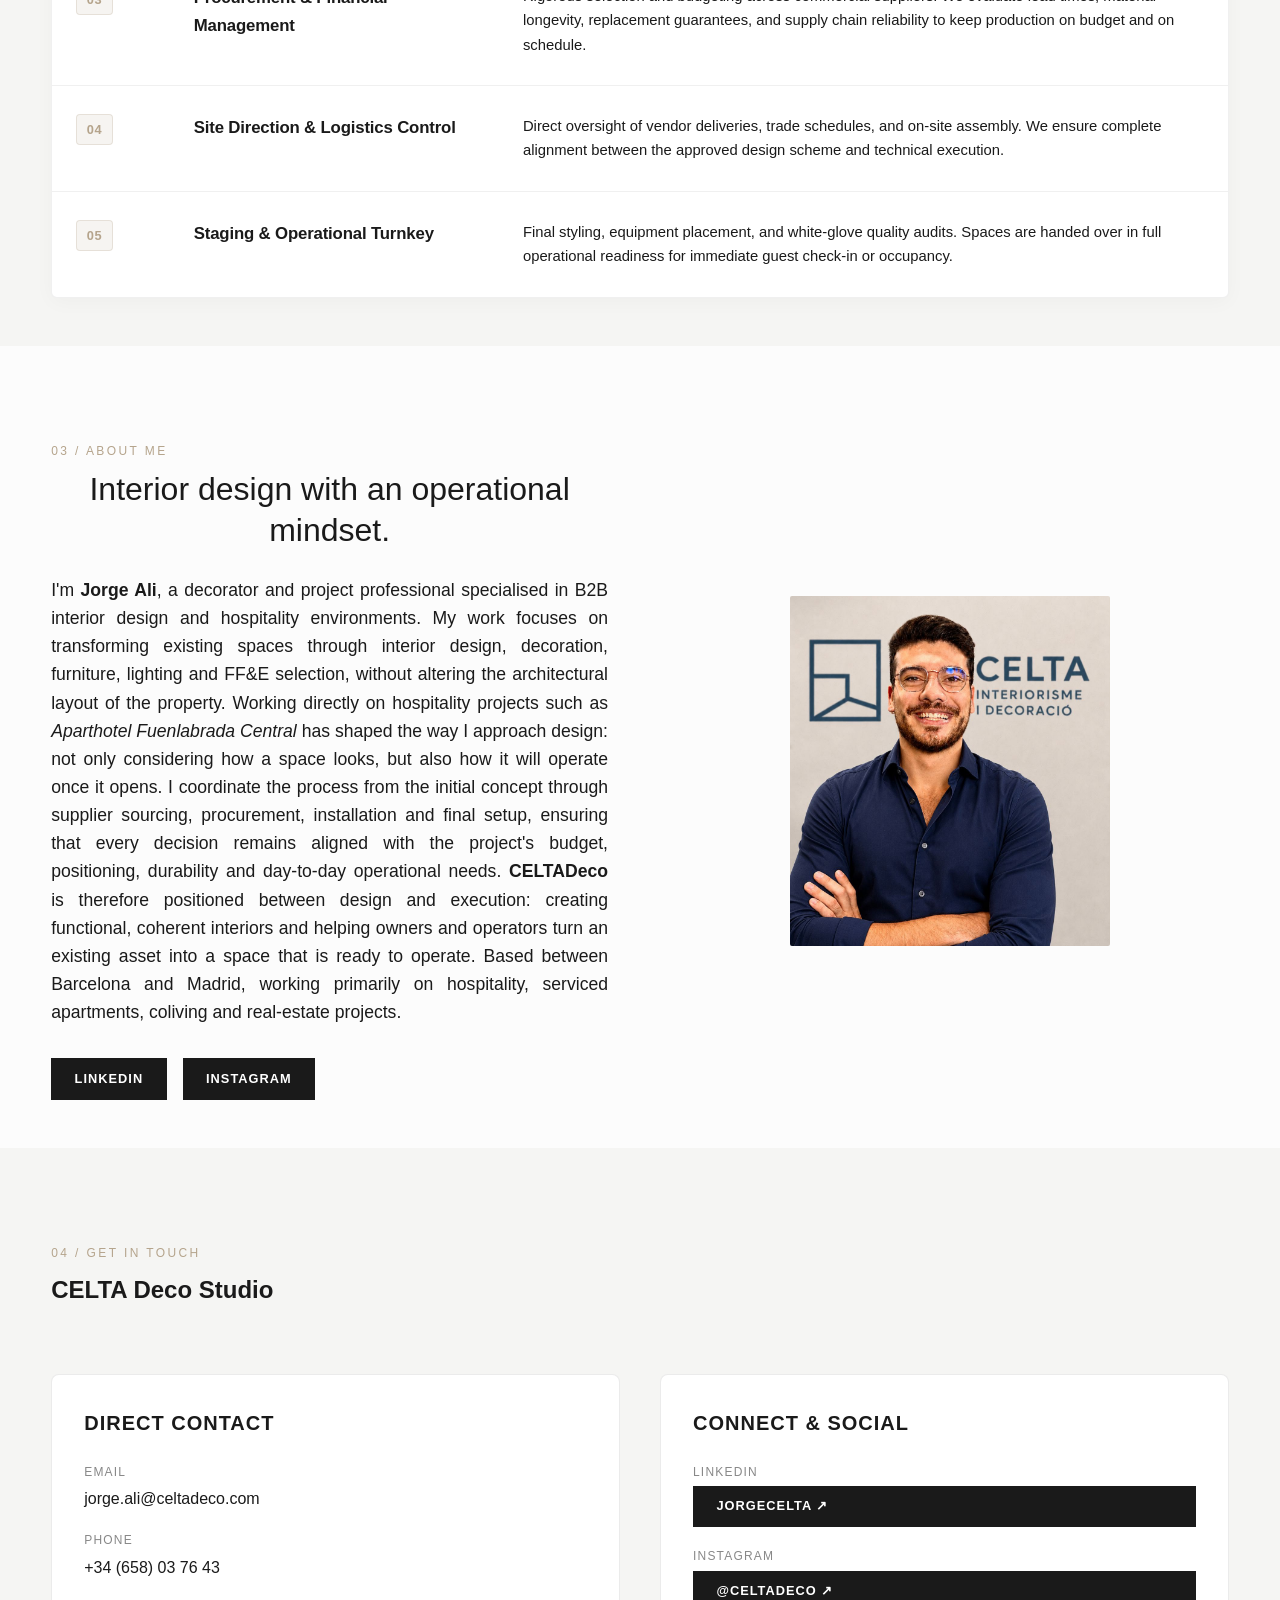
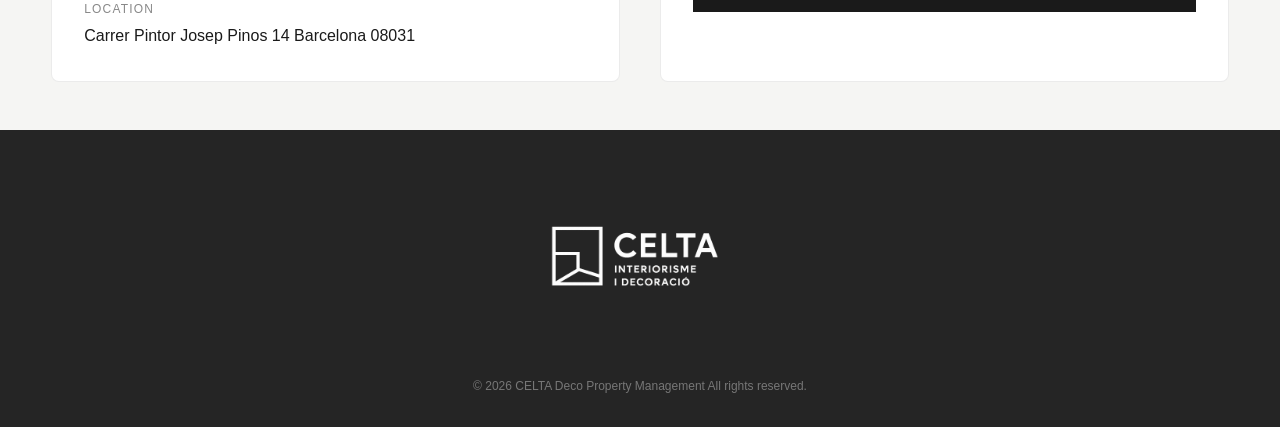
==== commit 5b13201f: "favicon logo 20260829 15:09" ====
--- a/index.html
+++ b/index.html
@@ -6,6 +6,12 @@
     <title>CELTADeco | Interior Design & Project Management</title>
     <meta name="description" content="Professional portfolio of Jorge Ali - Full-time Independent Project Manager and Interior Designer for CELTADeco Studio S.L. across Barcelona and Madrid.">
     <link rel="stylesheet" href="css/style.css">
+    <!-- Favicon link -->
+<!--    <link rel="icon" type="image/png" href="images/logo-diseno.png"> -->
+    <link rel="icon" type="image/png" href="images/logo-disenoDarkR.png">
+</head>
+    
+    
 </head>
 <body>
   
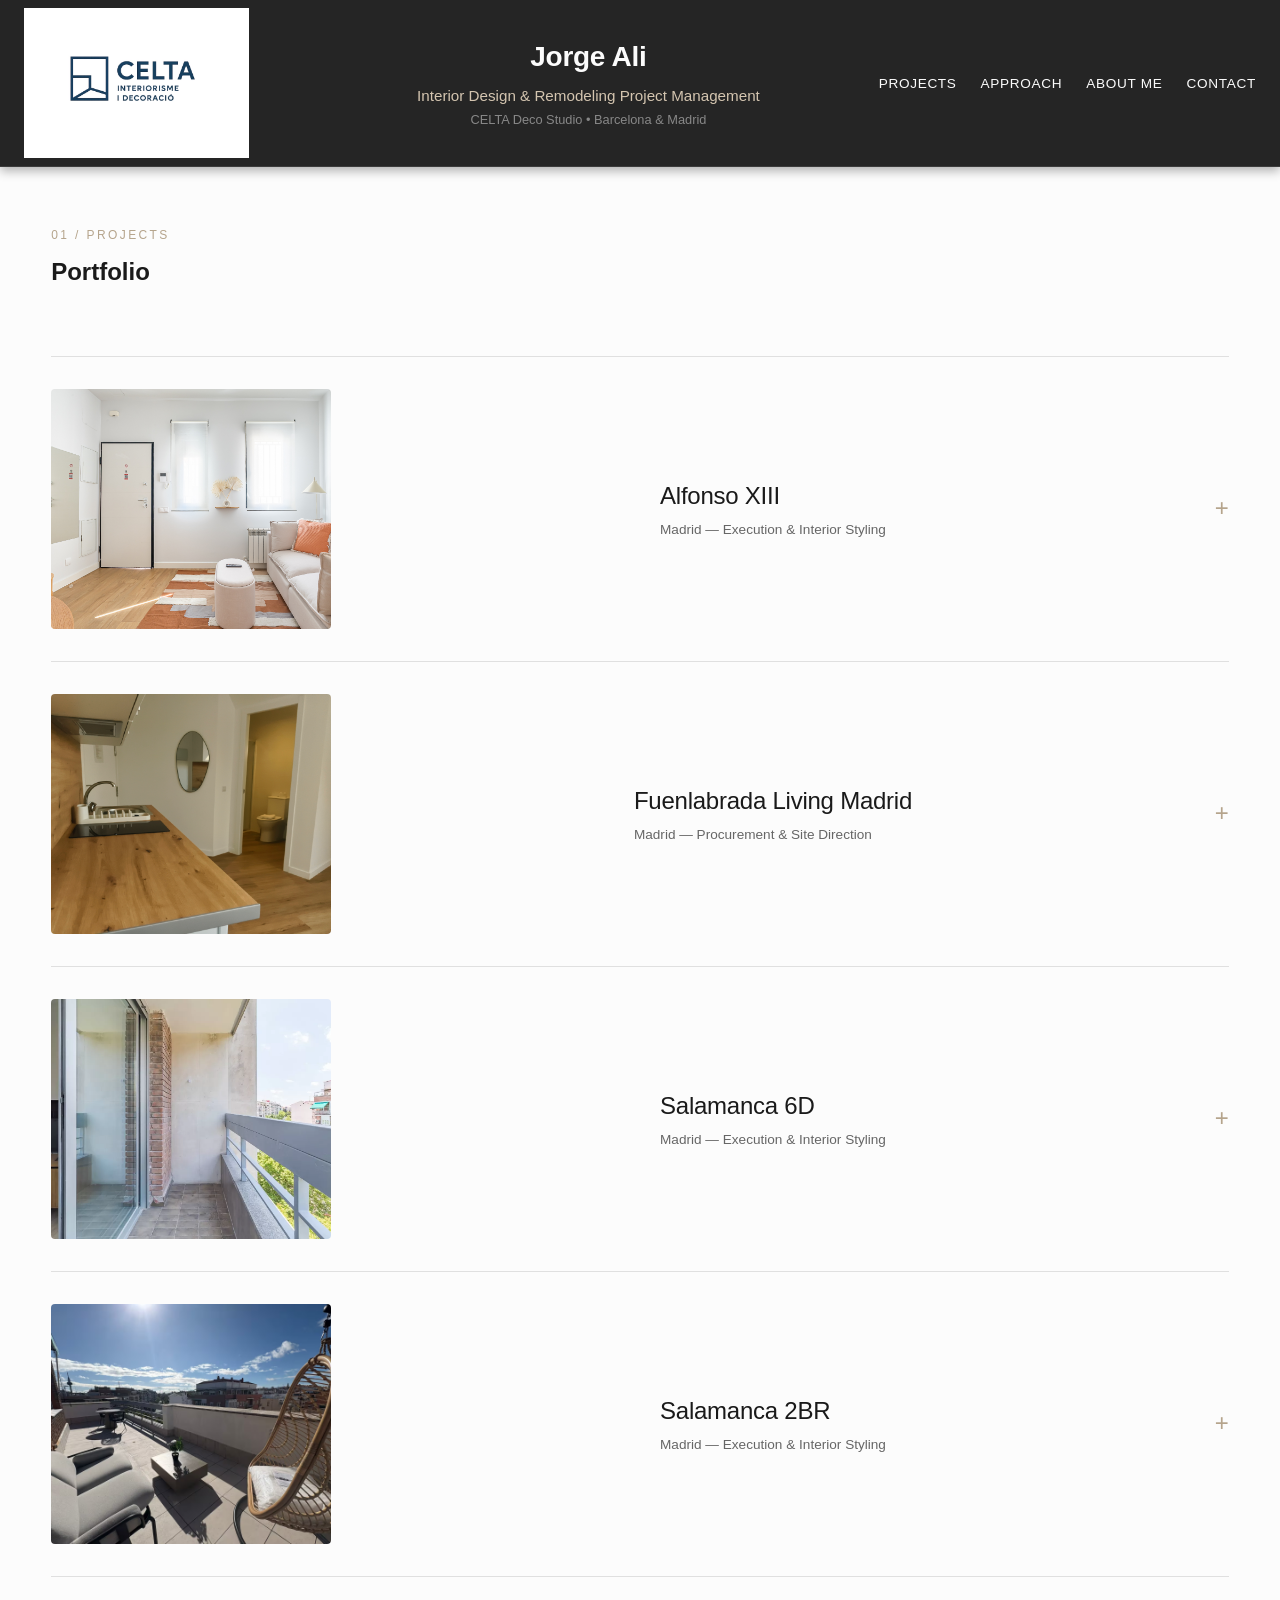
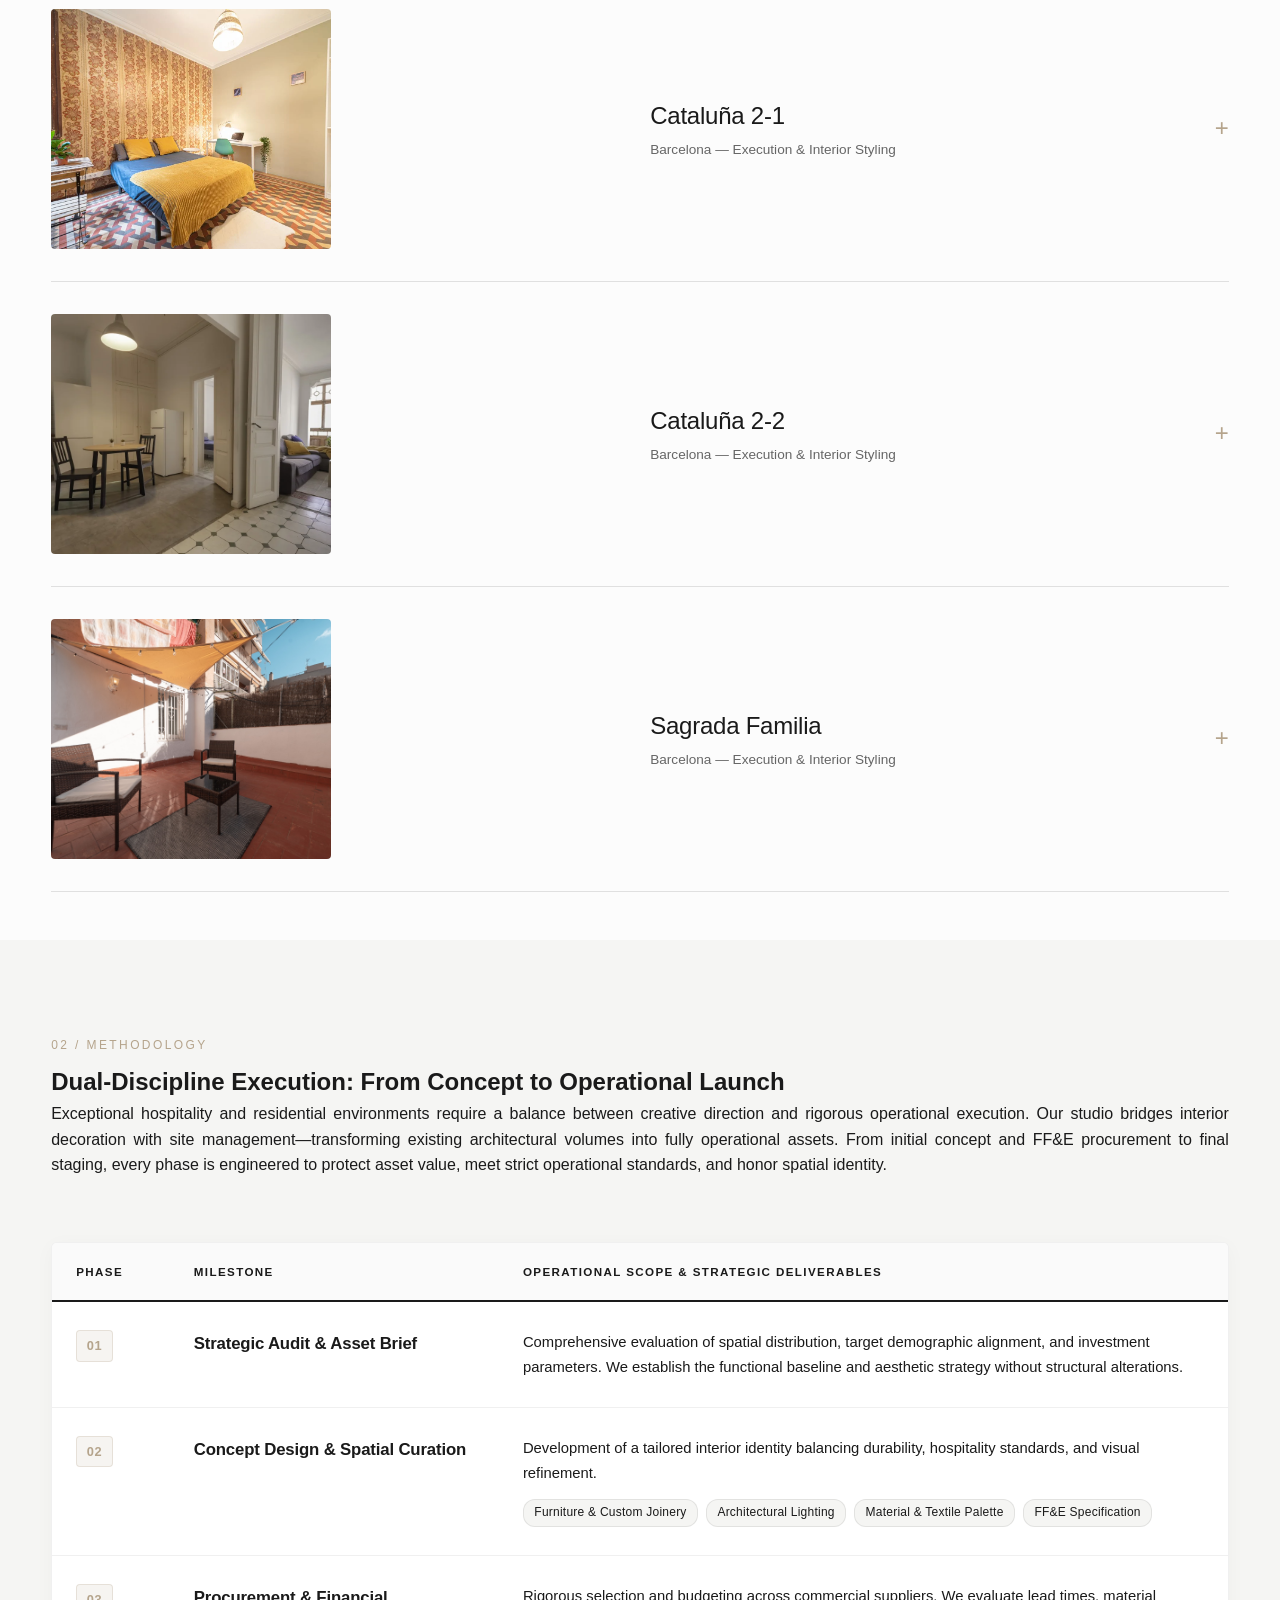
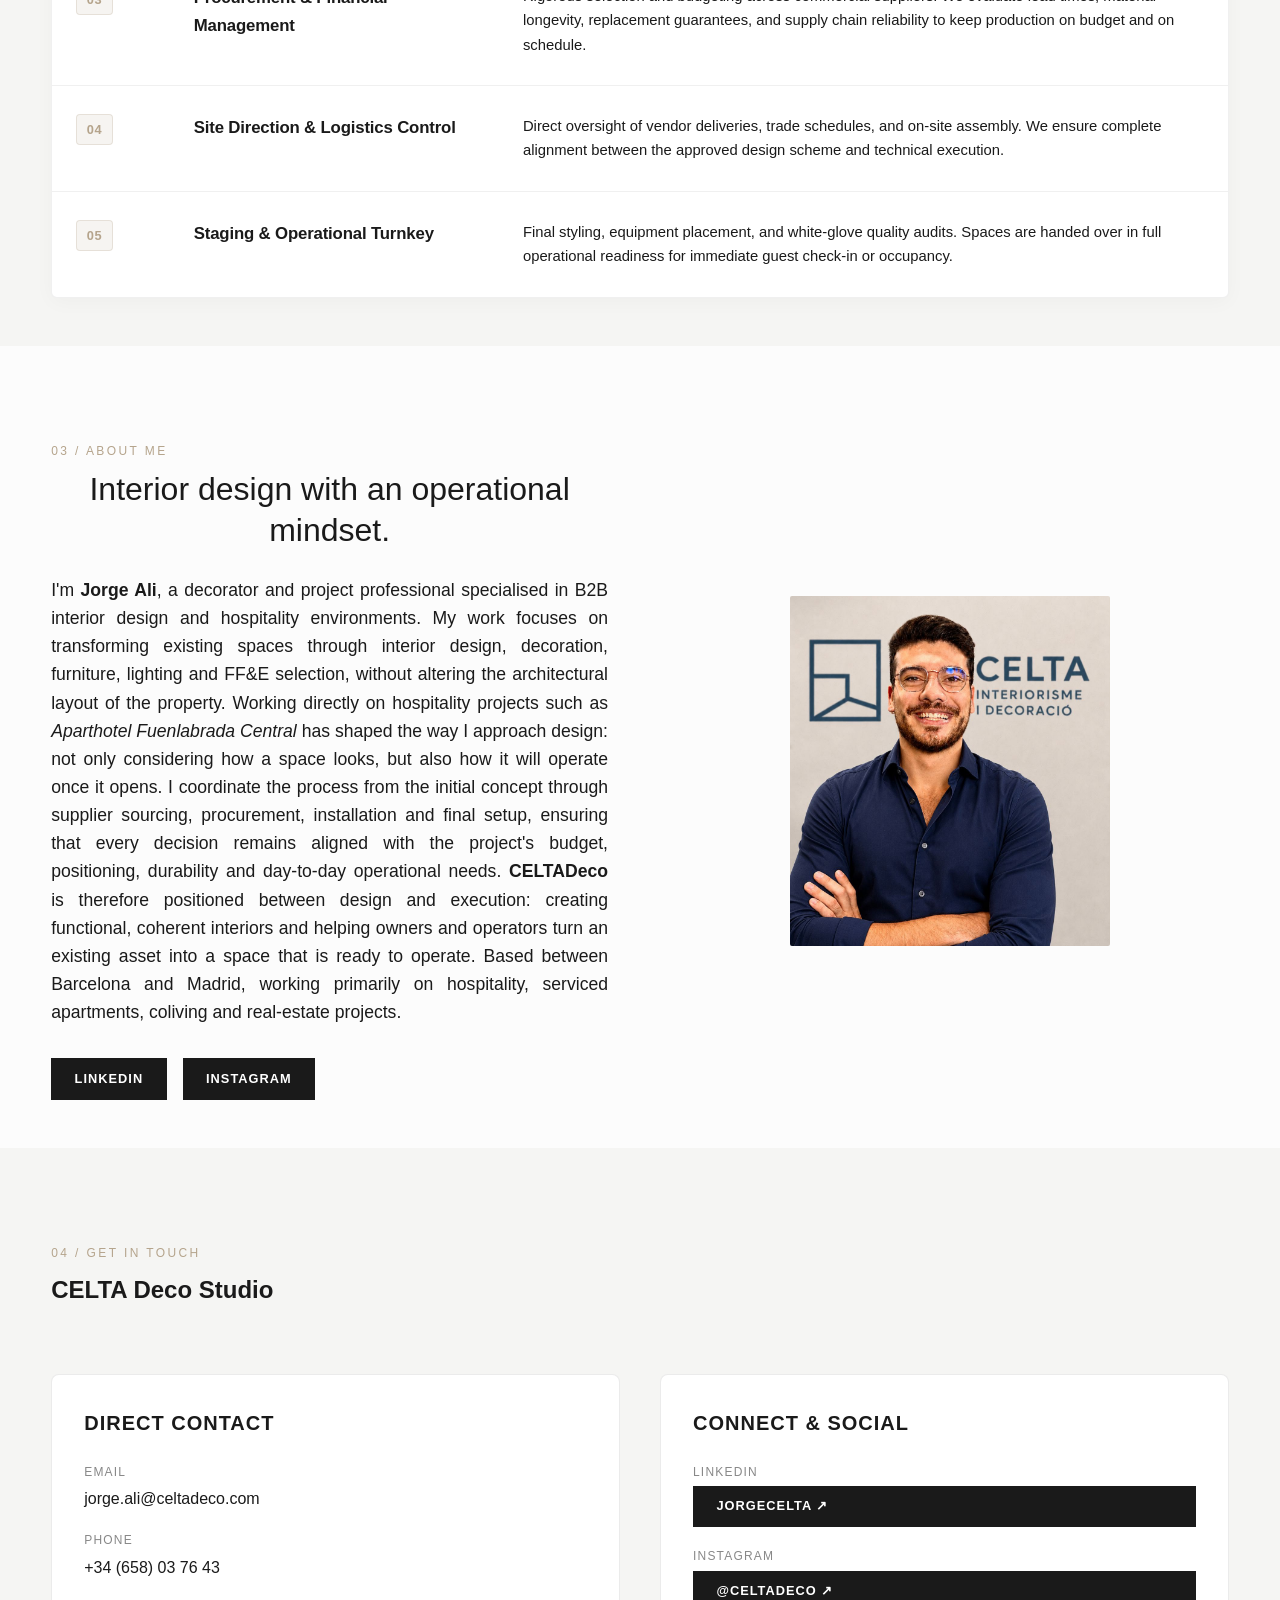
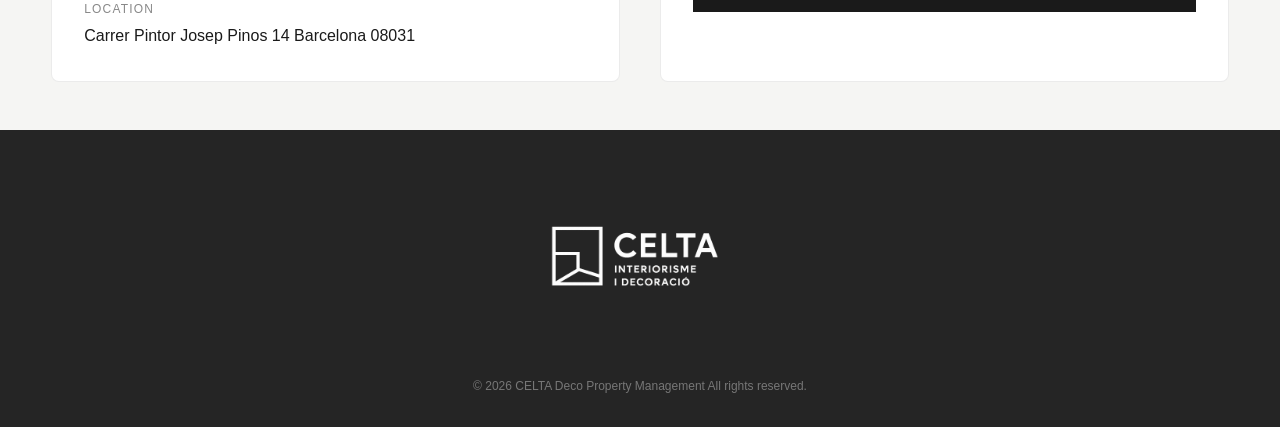
==== commit 708c7cea: "favicon logo 20260829 15:22" ====
--- a/index.html
+++ b/index.html
@@ -8,7 +8,7 @@
     <link rel="stylesheet" href="css/style.css">
     <!-- Favicon link -->
 <!--    <link rel="icon" type="image/png" href="images/logo-diseno.png"> -->
-    <link rel="icon" type="image/png" href="images/logo-disenoDarkR.png">
+    <link rel="icon" type="image/png" href="images/disenoT.png">
 </head>
     
     
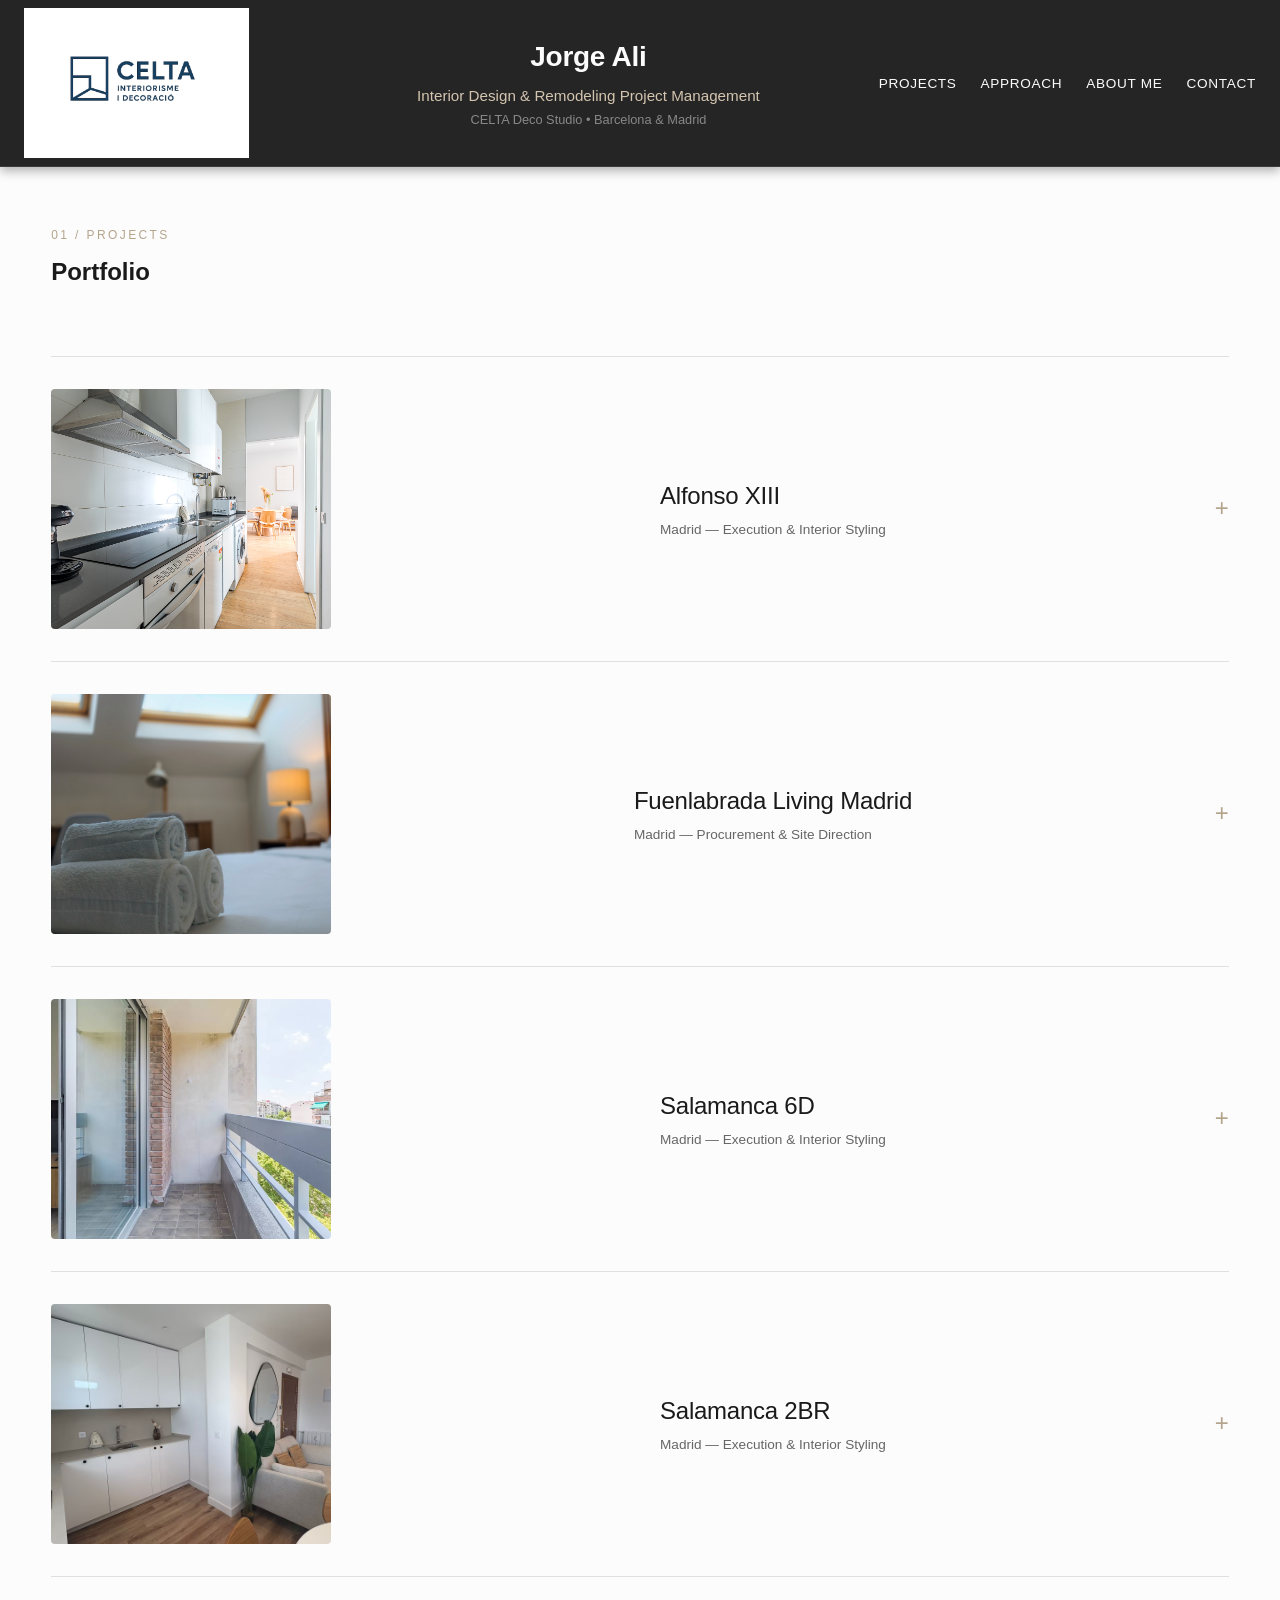
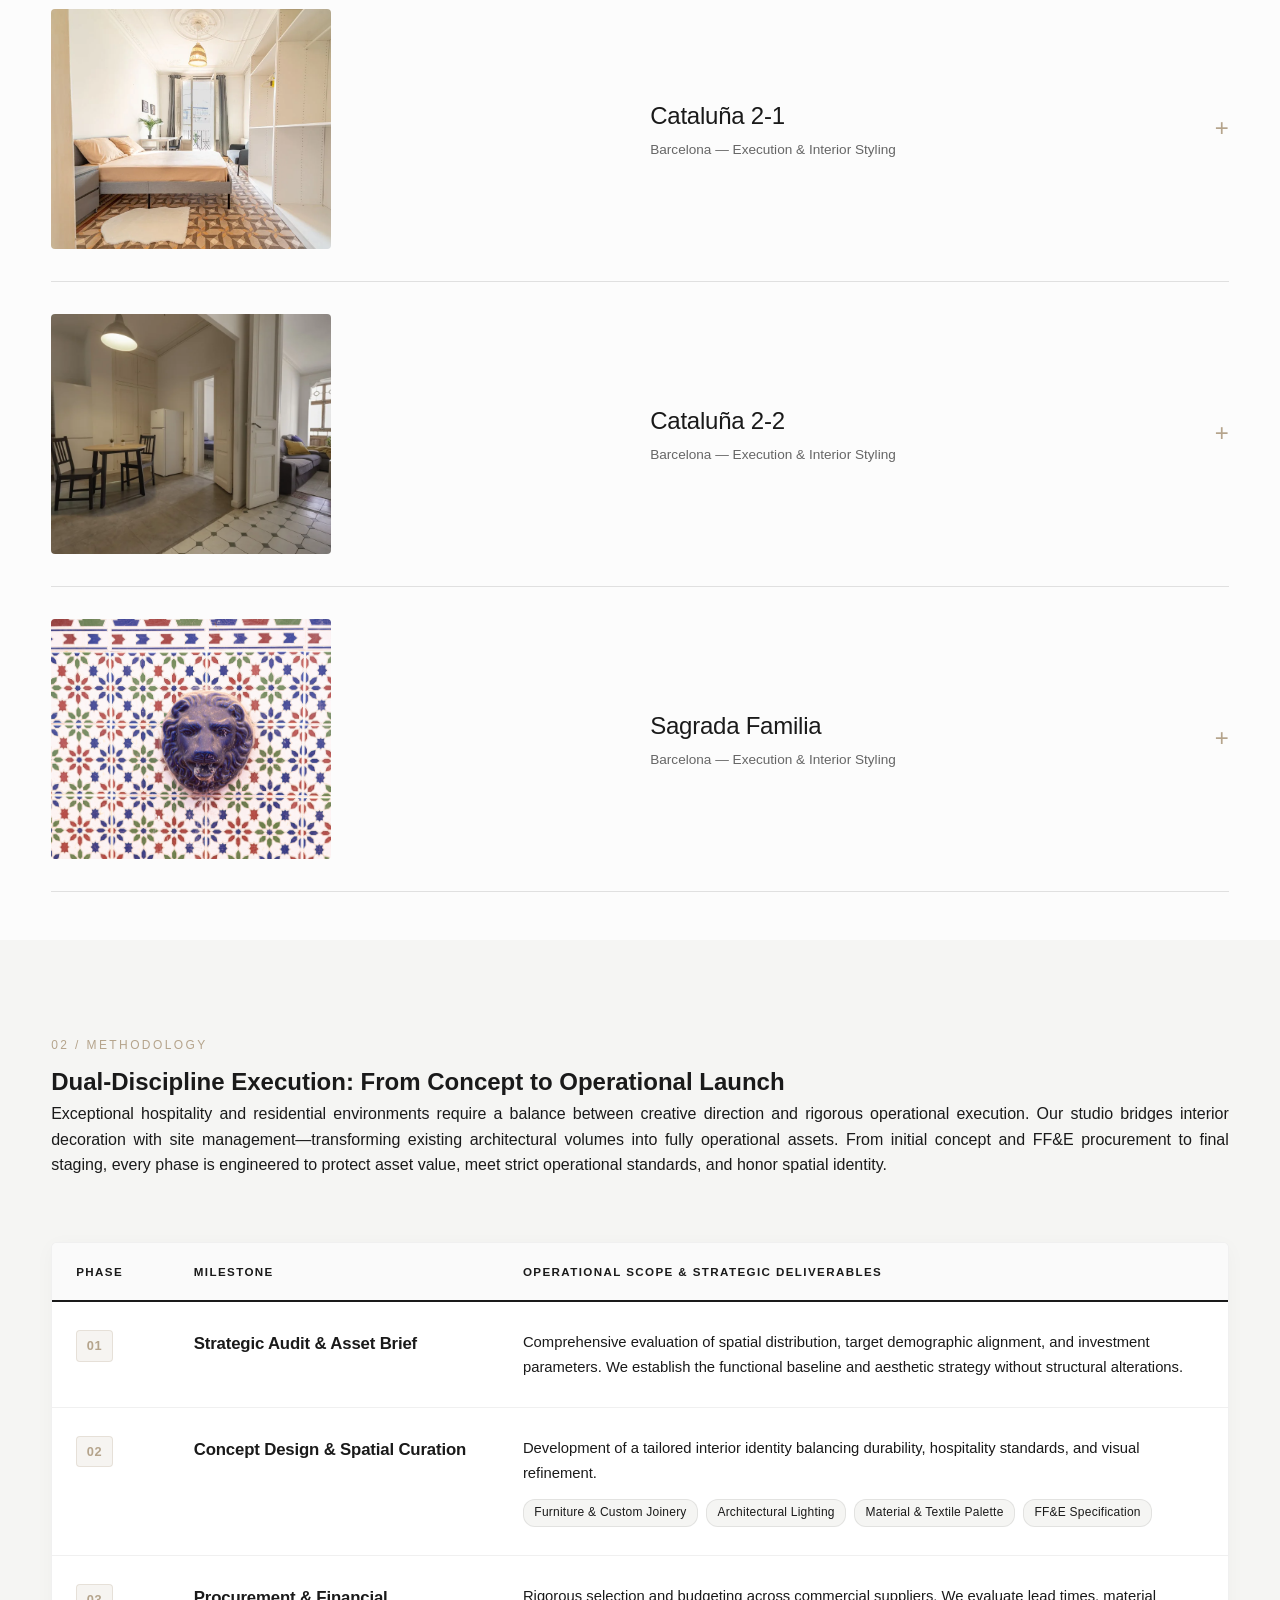
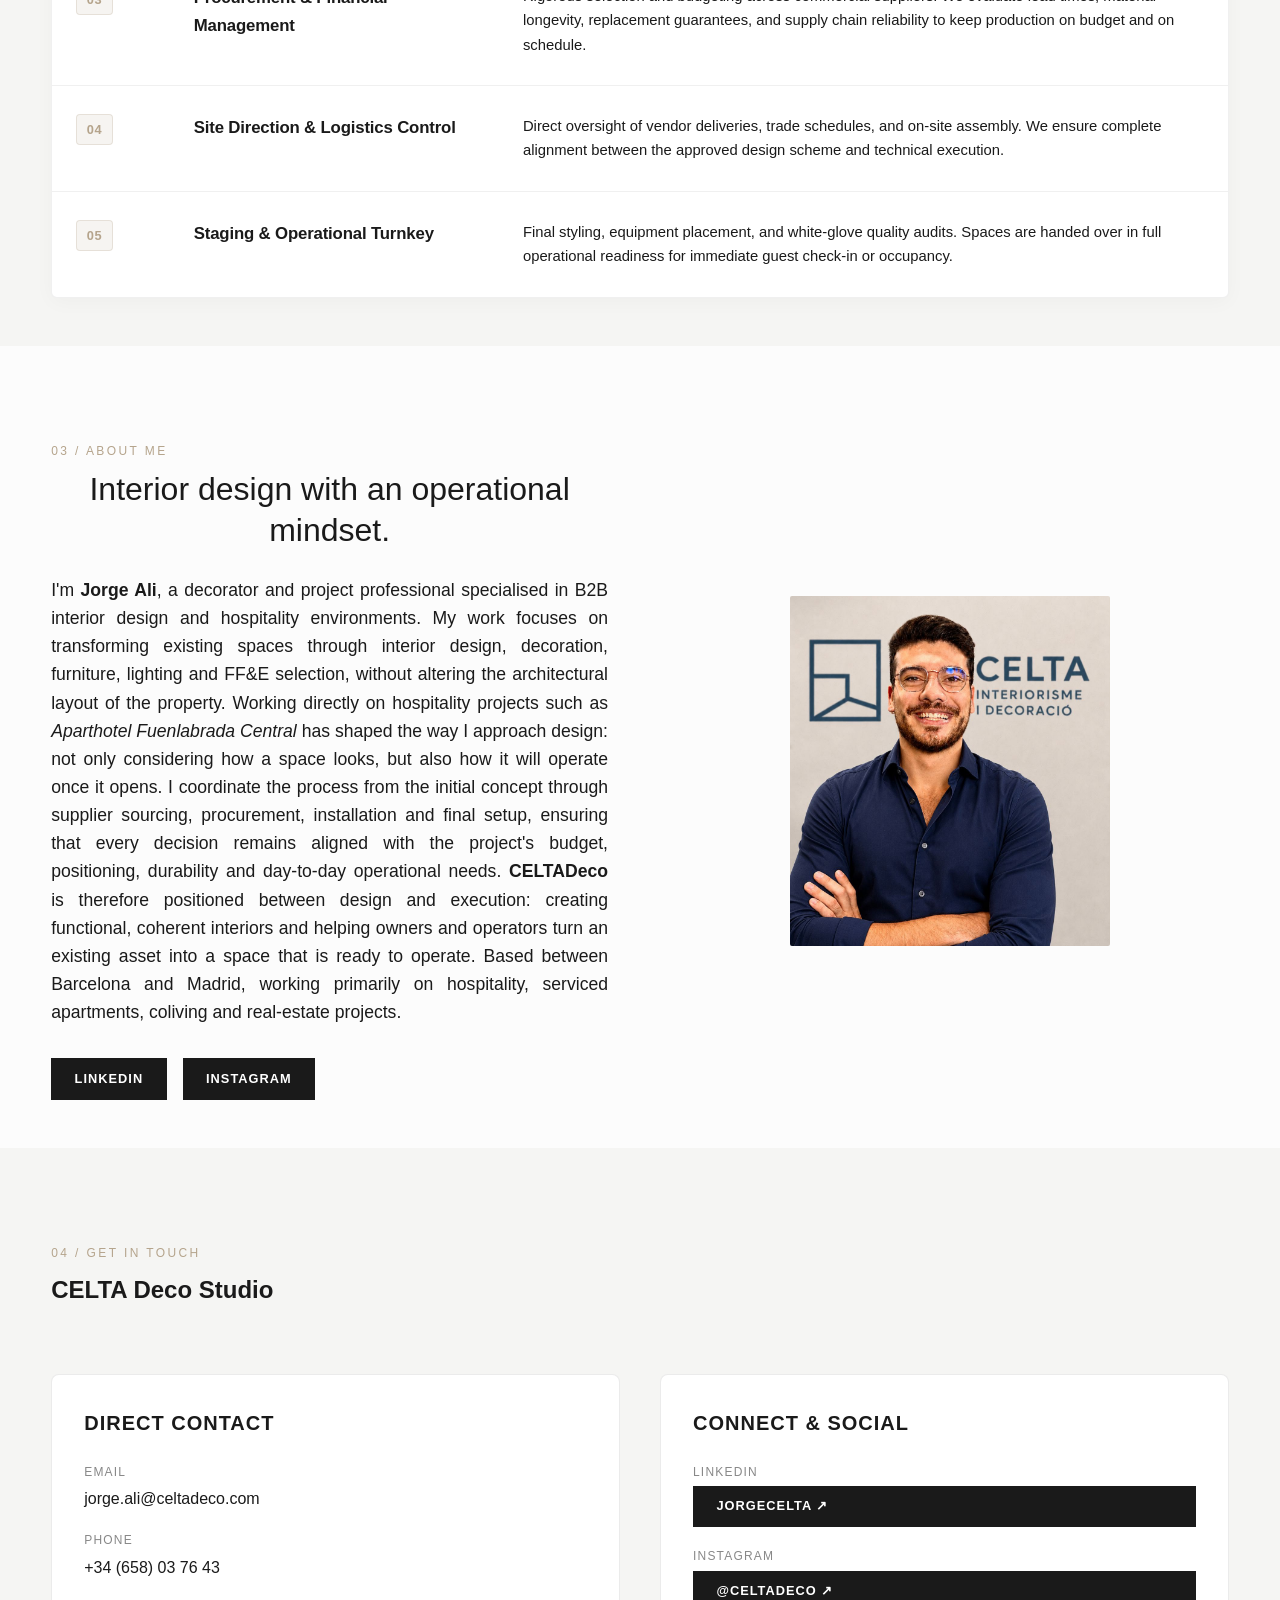
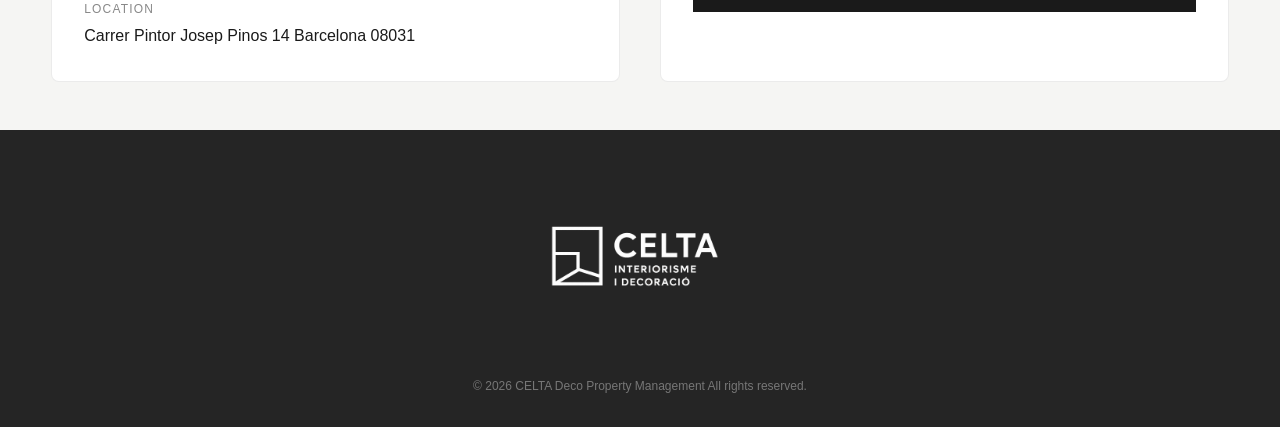
==== commit 7169833d: "favicon logo 20260829 15:40" ====
--- a/index.html
+++ b/index.html
@@ -8,7 +8,7 @@
     <link rel="stylesheet" href="css/style.css">
     <!-- Favicon link -->
 <!--    <link rel="icon" type="image/png" href="images/logo-diseno.png"> -->
-    <link rel="icon" type="image/png" href="images/disenoT.png">
+    <link rel="icon" type="image/png" href="images/celta-favicon-512px.png">
 </head>
     
     
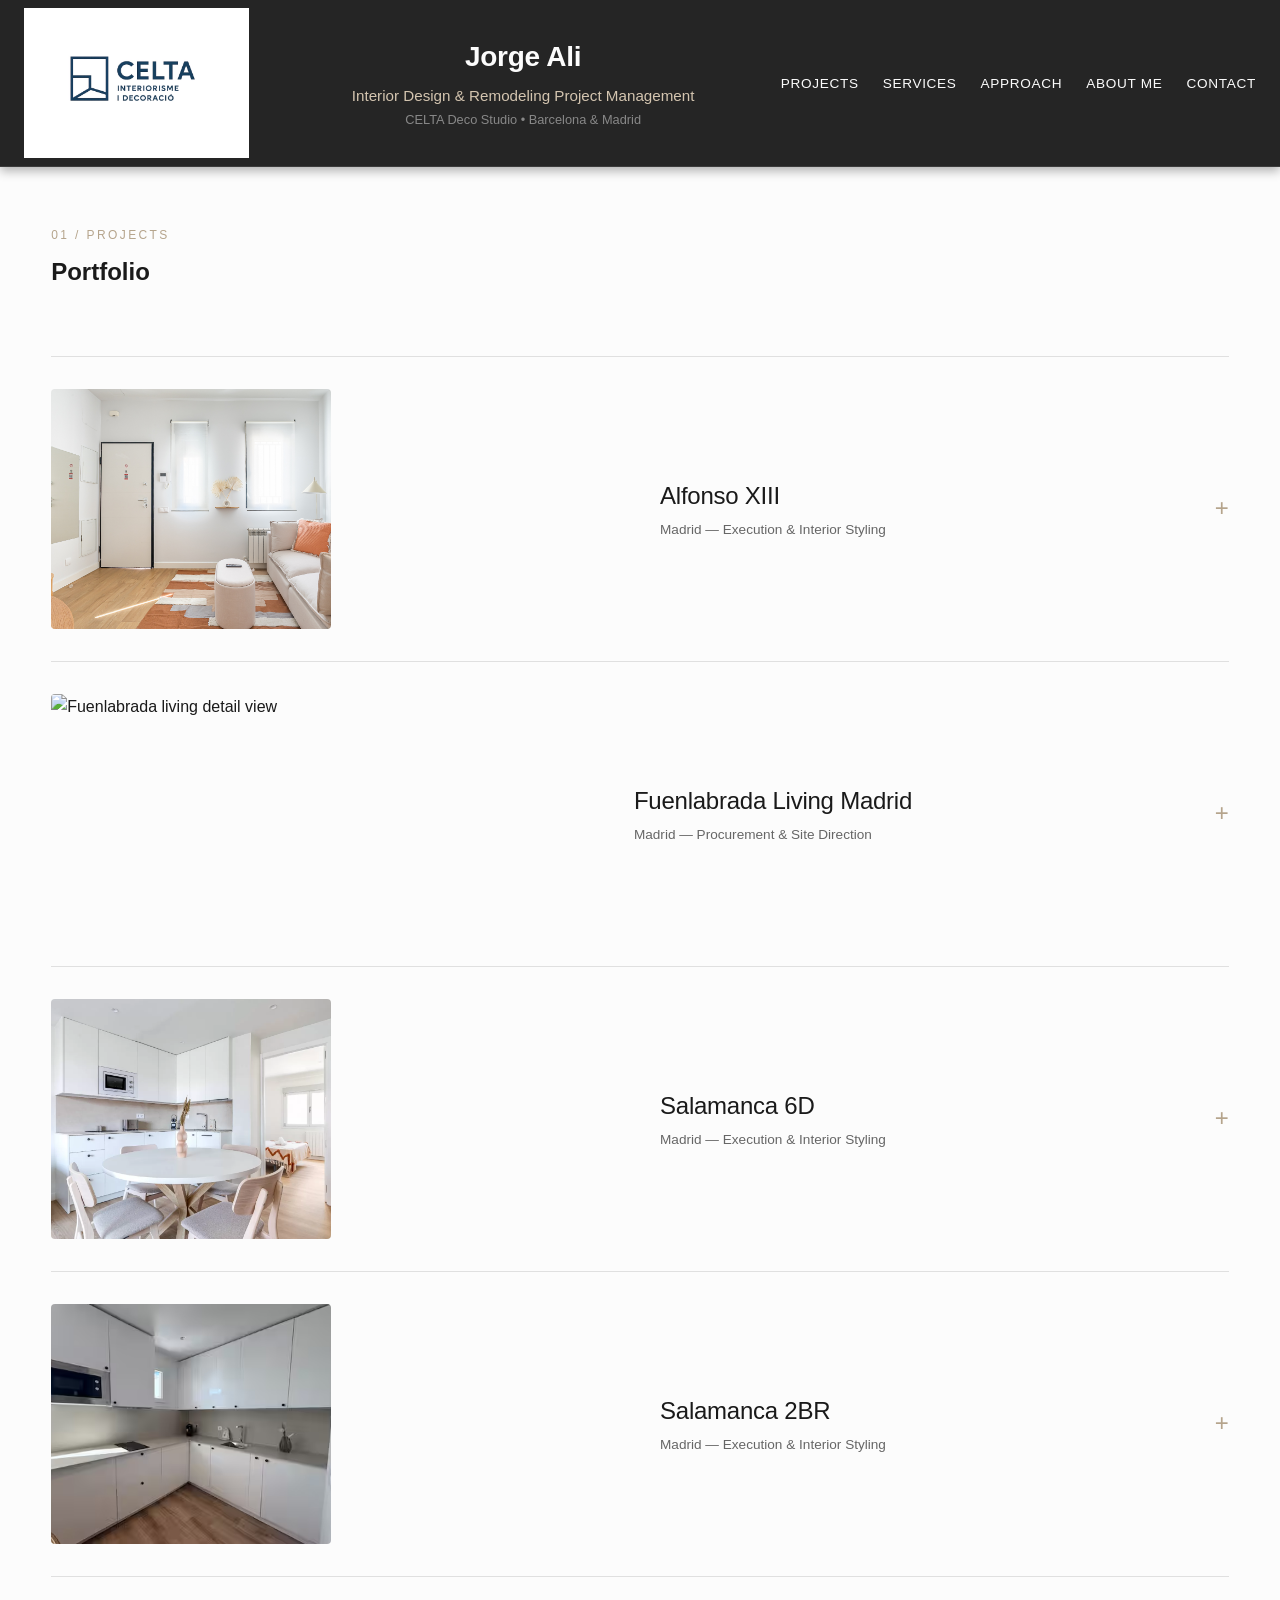
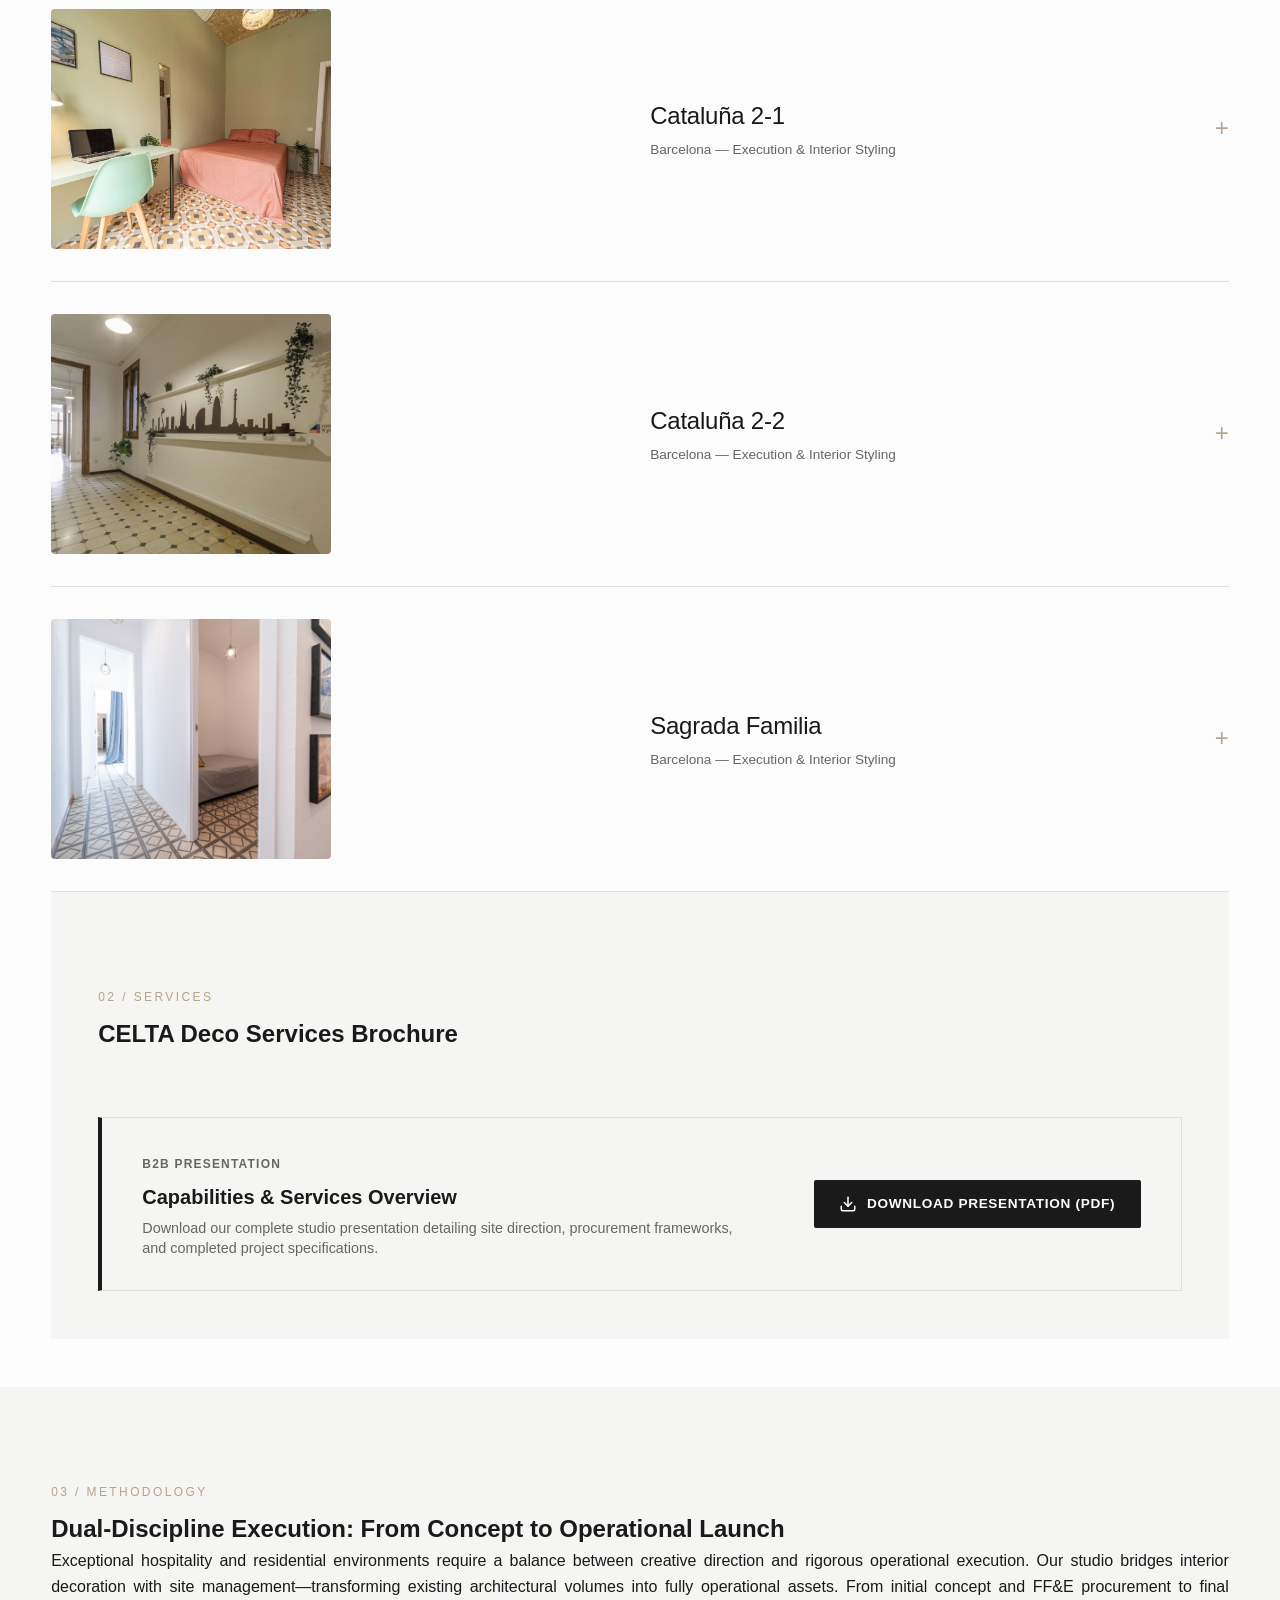
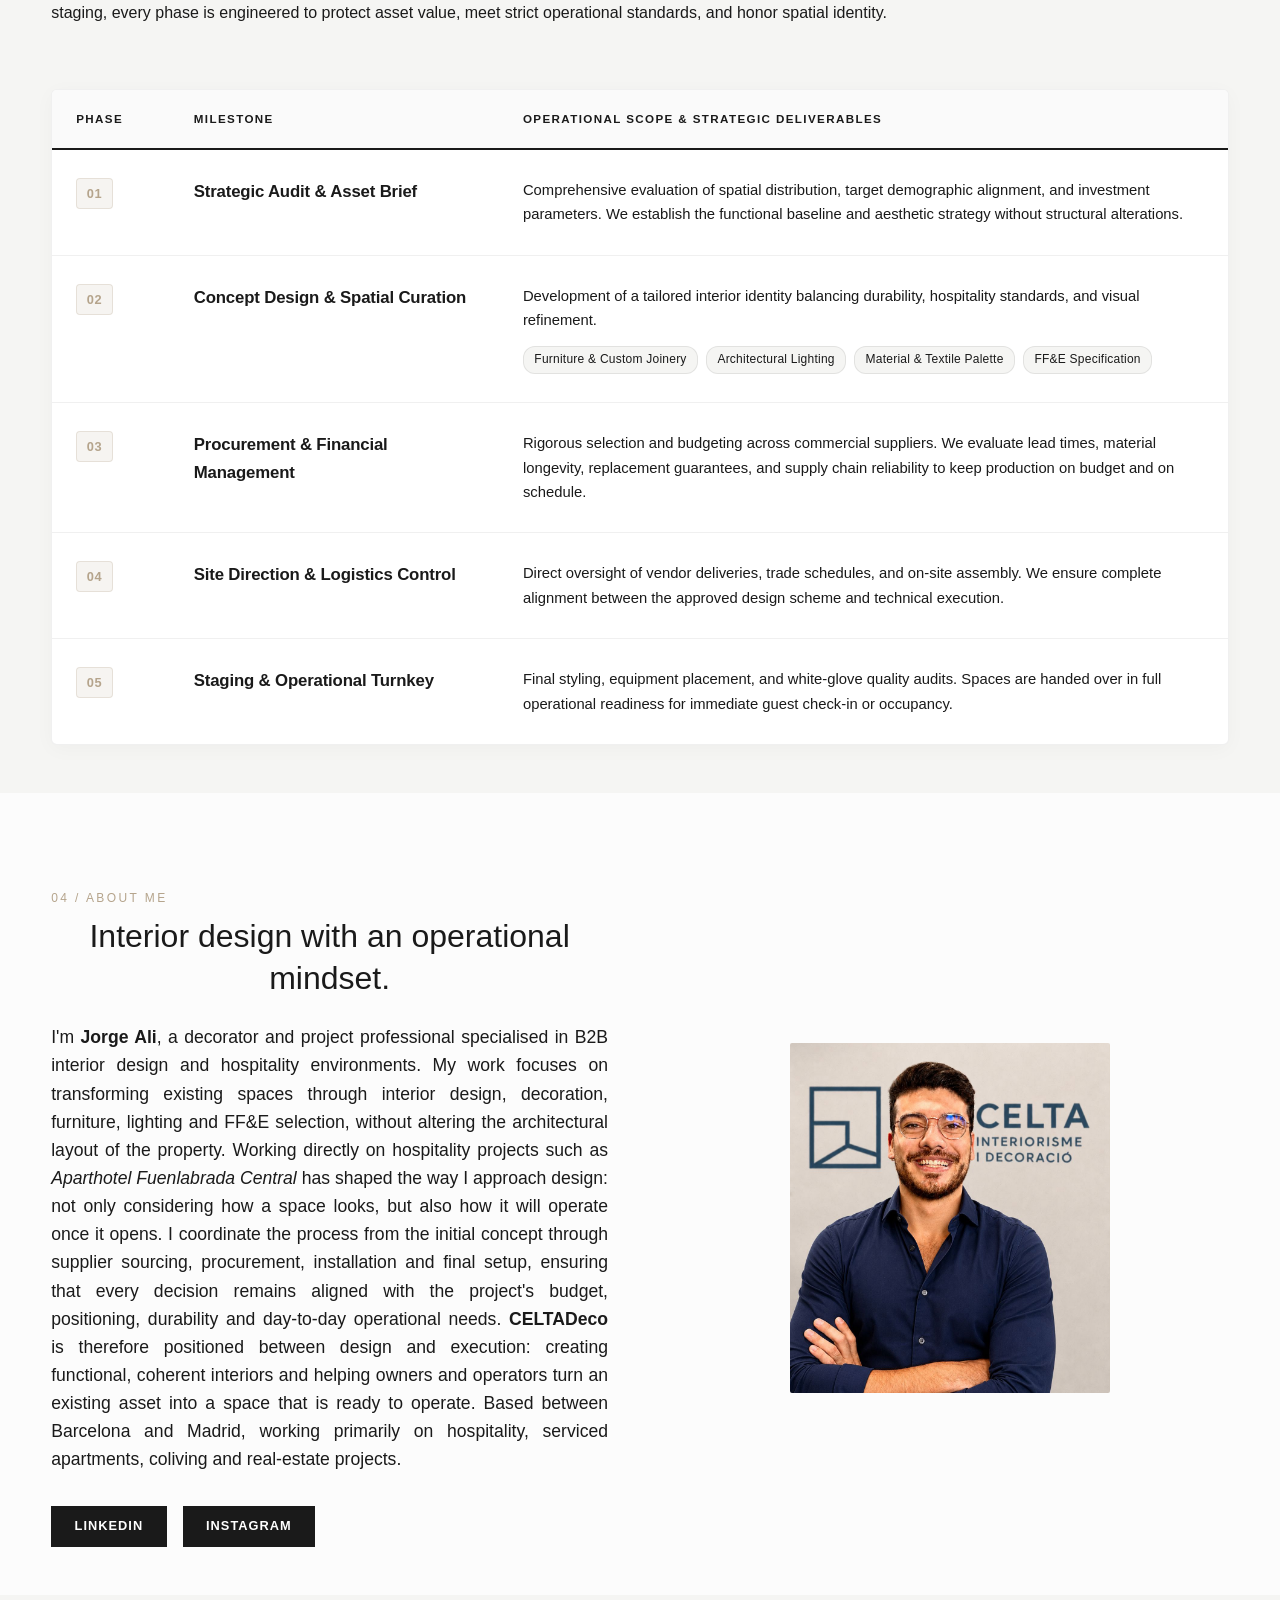
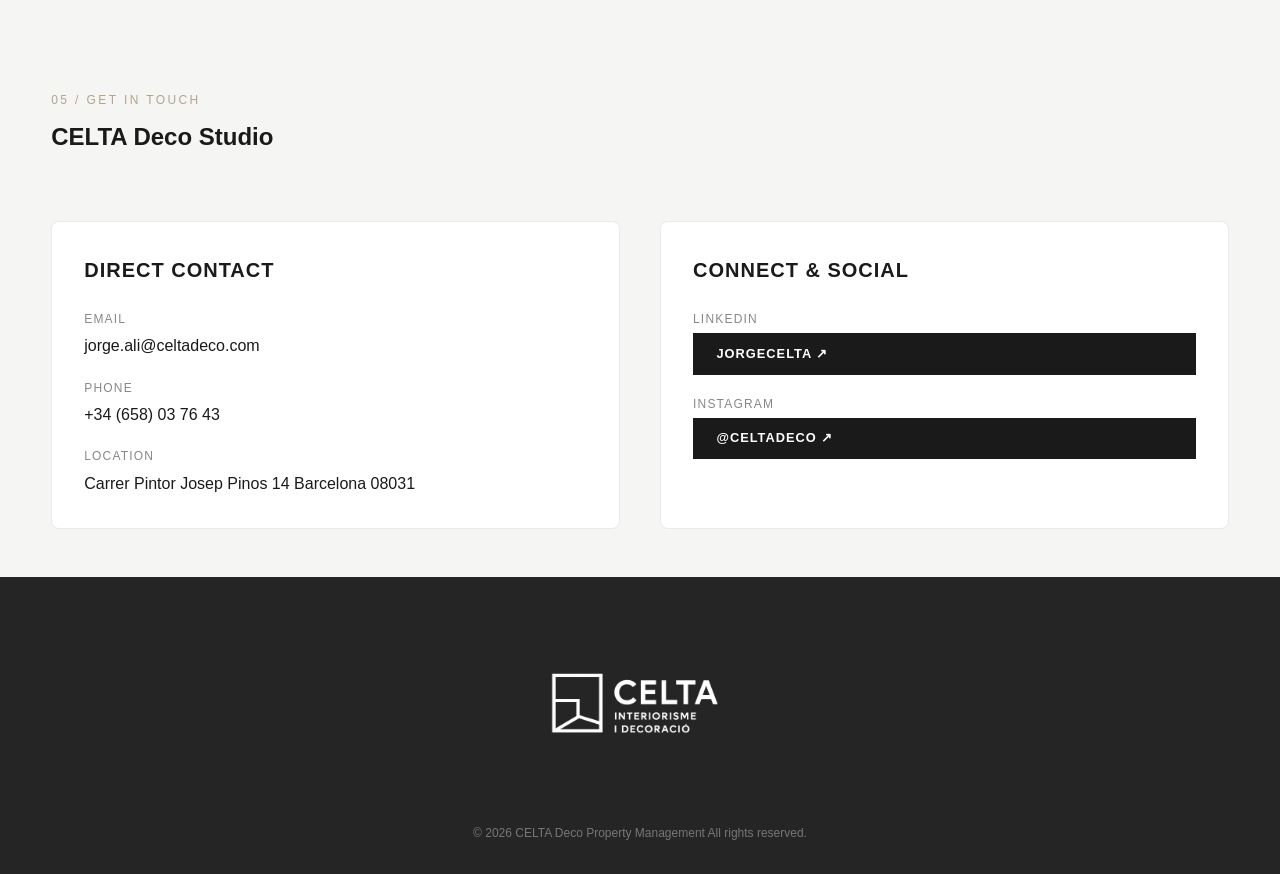
==== commit 9b82aa3e: "Brochure 20260829 20:53" ====
--- a/index.html
+++ b/index.html
@@ -32,11 +32,13 @@
       <nav class="main-nav">
         <ul>
           <li><a href="#portfolio">PROJECTS</a></li>
+          <li><a href="#services">SERVICES</a></li>
           <li><a href="#approach">APPROACH</a></li>
           <li><a href="#about">ABOUT ME</a></li>
           <li><a href="#contact">CONTACT</a></li>
         </ul>
       </nav>
+
     </div>
   </header>
 
@@ -356,12 +358,37 @@
           </div>
         </details>
       </div>
+
+      <!-- Section 01b: Services & Deck -->
+      <section id="services" class="section-container alternative-bg">
+	      <div class="section-header">
+        <span class="tracer">02 / Services</span>
+        <h2>CELTA Deco Services Brochure</h2>
+      </div>
+	<div class="pdf-download-card">
+          <div class="pdf-download-content">
+            <span class="pdf-badge">B2B Presentation</span>
+            <h3>Capabilities &amp; Services Overview</h3>
+            <p>Download our complete studio presentation detailing site direction, procurement frameworks, and completed project specifications.</p>
+          </div>
+          <div class="pdf-download-action">
+            <a href="docs/celtadeco-presentacion-servicios-b2b.pdf" target="_blank" rel="noopener noreferrer" class="btn-pdf">
+              <svg width="18" height="18" viewBox="0 0 24 24" fill="none" stroke="currentColor" stroke-width="2" stroke-linecap="round" stroke-linejoin="round">
+		<path d="M21 15v4a2 2 0 0 1-2 2H5a2 2 0 0 1-2-2v-4"></path>
+		<polyline points="7 10 12 15 17 10"></polyline>
+		<line x1="12" y1="15" x2="12" y2="3"></line>
+              </svg>
+              Download Presentation (PDF)
+            </a>
+          </div>
+	</div>
+      </section>
     </section>
-
-    <!-- Section 02: Approach -->
+    
+    <!-- Section 03: Approach -->
     <section id="approach" class="section-container alternative-bg">
       <div class="section-header">
-        <span class="tracer">02 / METHODOLOGY</span>
+        <span class="tracer">03 / METHODOLOGY</span>
         <div class="text-block">
           <h2>Dual-Discipline Execution: From Concept to Operational Launch</h2>
           <p class="text-justify">
@@ -428,11 +455,11 @@
       </div>
     </section>
     
-    <!-- Section 03: About Me -->
+    <!-- Section 04: About Me -->
     <section id="about" class="section-container">
       <div class="split-layout">
         <div class="text-block">
-          <span class="tracer">03 / ABOUT ME</span>
+          <span class="tracer">04 / ABOUT ME</span>
           <h2 class="bio-headline text-center">Interior design with an operational mindset.</h2>
           <p class="bio-intro text-justify">
             I'm <strong>Jorge Ali</strong>, a decorator and project professional specialised in B2B interior design and hospitality environments.
@@ -455,10 +482,10 @@
       </div>
     </section>
 
-    <!-- Section 04: Contact -->
+    <!-- Section 05: Contact -->
     <section id="contact" class="section-container alternative-bg">
       <div class="section-header">
-        <span class="tracer">04 / GET IN TOUCH</span>
+        <span class="tracer">05 / GET IN TOUCH</span>
         <h2 class="section-title">CELTA Deco Studio</h2>
       </div>
       
--- a/css/style.css
+++ b/css/style.css
@@ -598,4 +598,100 @@
     .col-phase { width: 12%; }
     .col-title { width: 33%; }
     .col-details { width: 55%; }
-}+}
+
+/* ---
+
+PDF Download Callout Section
+
+ --- */
+
+.pdf-download-card {
+  margin-top: 3rem;
+  padding: 2rem 2.5rem;
+  background-color: var(--bg-secondary, #f5f5f3);
+  border: 1px solid rgba(0, 0, 0, 0.08);
+  border-left: 4px solid var(--text-dark, #1a1a1a);
+  display: flex;
+  align-items: center;
+  justify-content: space-between;
+  gap: 2rem;
+}
+
+.pdf-download-content {
+  max-width: 600px;
+}
+
+.pdf-badge {
+  display: inline-block;
+  font-size: 0.75rem;
+  text-transform: uppercase;
+  letter-spacing: 0.1em;
+  color: var(--text-muted, #666666);
+  margin-bottom: 0.4rem;
+  font-weight: 600;
+}
+
+.pdf-download-content h3 {
+  font-size: 1.25rem;
+  margin-bottom: 0.3rem;
+  color: var(--text-dark, #1a1a1a);
+}
+
+.pdf-download-content p {
+  font-size: 0.9rem;
+  color: var(--text-muted, #666666);
+  margin: 0;
+  line-height: 1.4;
+}
+
+/* Button Styling */
+.btn-pdf {
+  display: inline-flex;
+  align-items: center;
+  gap: 0.6rem;
+  padding: 0.85rem 1.6rem;
+  background-color: var(--text-dark, #1a1a1a);
+  color: #ffffff;
+  text-decoration: none;
+  font-size: 0.85rem;
+  font-weight: 600;
+  letter-spacing: 0.05em;
+  text-transform: uppercase;
+  border-radius: 2px;
+  transition: background-color 0.25s ease, transform 0.2s ease;
+  white-space: nowrap;
+}
+
+.btn-pdf:hover {
+  background-color: var(--accent, #b5a48c);
+  color: #ffffff;
+  transform: translateY(-2px);
+}
+
+.btn-pdf svg {
+  transition: transform 0.2s ease;
+}
+
+.btn-pdf:hover svg {
+  transform: translateY(2px);
+}
+
+/* Responsive adjustment for mobile screens */
+@media (max-width: 768px) {
+  .pdf-download-card {
+    flex-direction: column;
+    align-items: flex-start;
+    padding: 1.5rem;
+    gap: 1.5rem;
+  }
+  
+  .pdf-download-action {
+    width: 100%;
+  }
+
+  .btn-pdf {
+    width: 100%;
+    justify-content: center;
+  }
+}
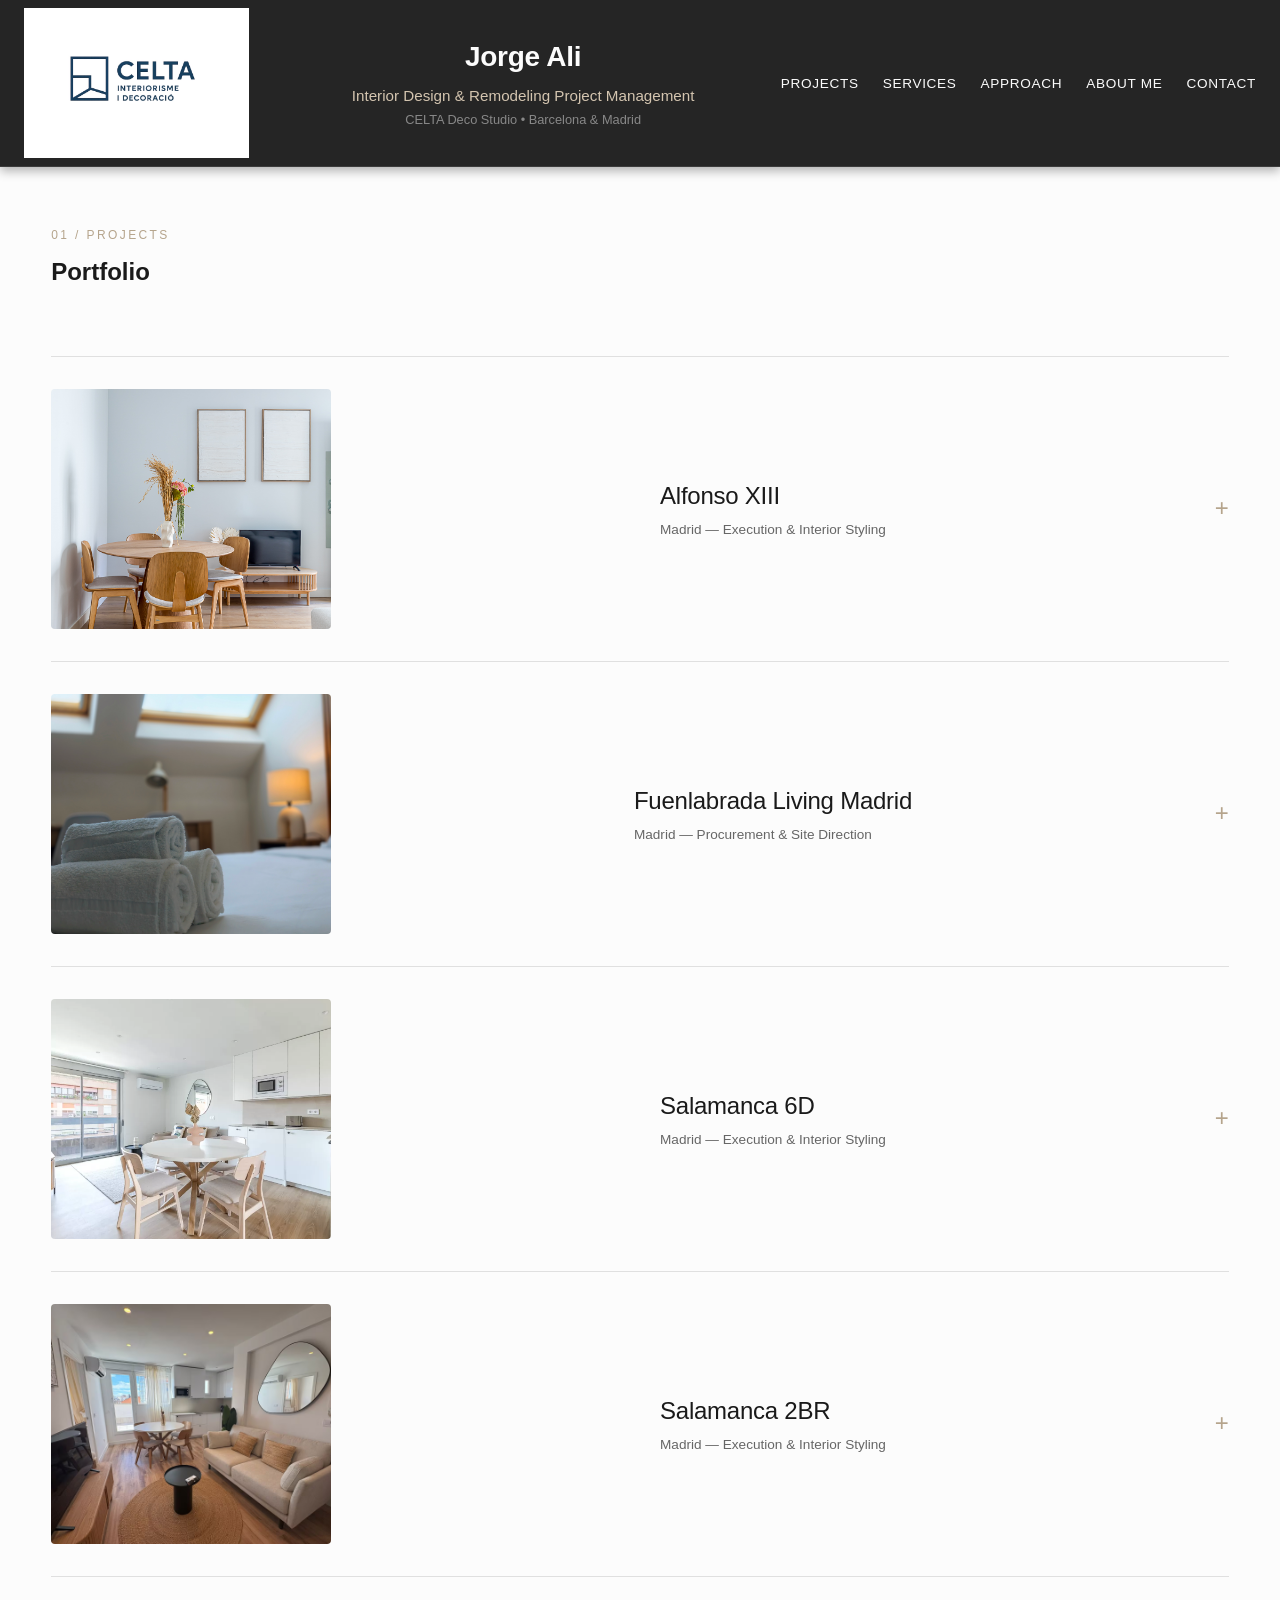
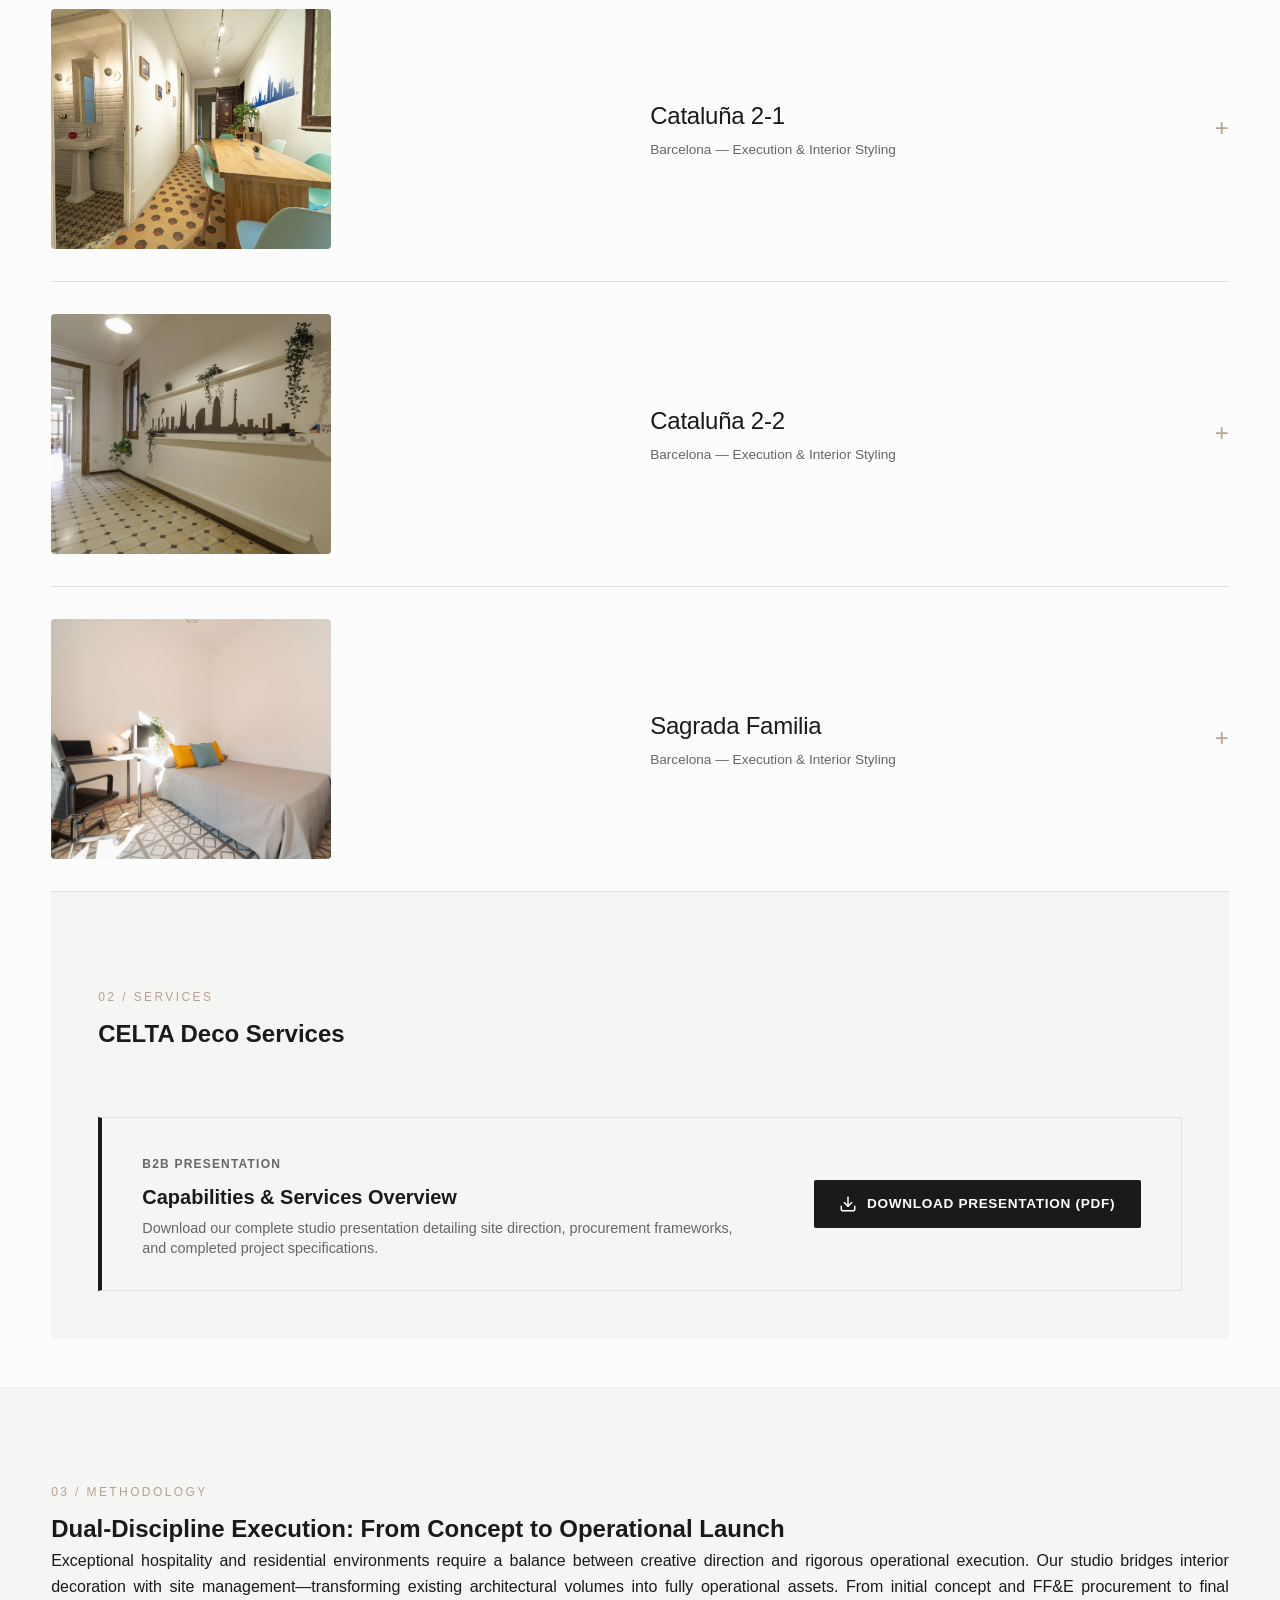
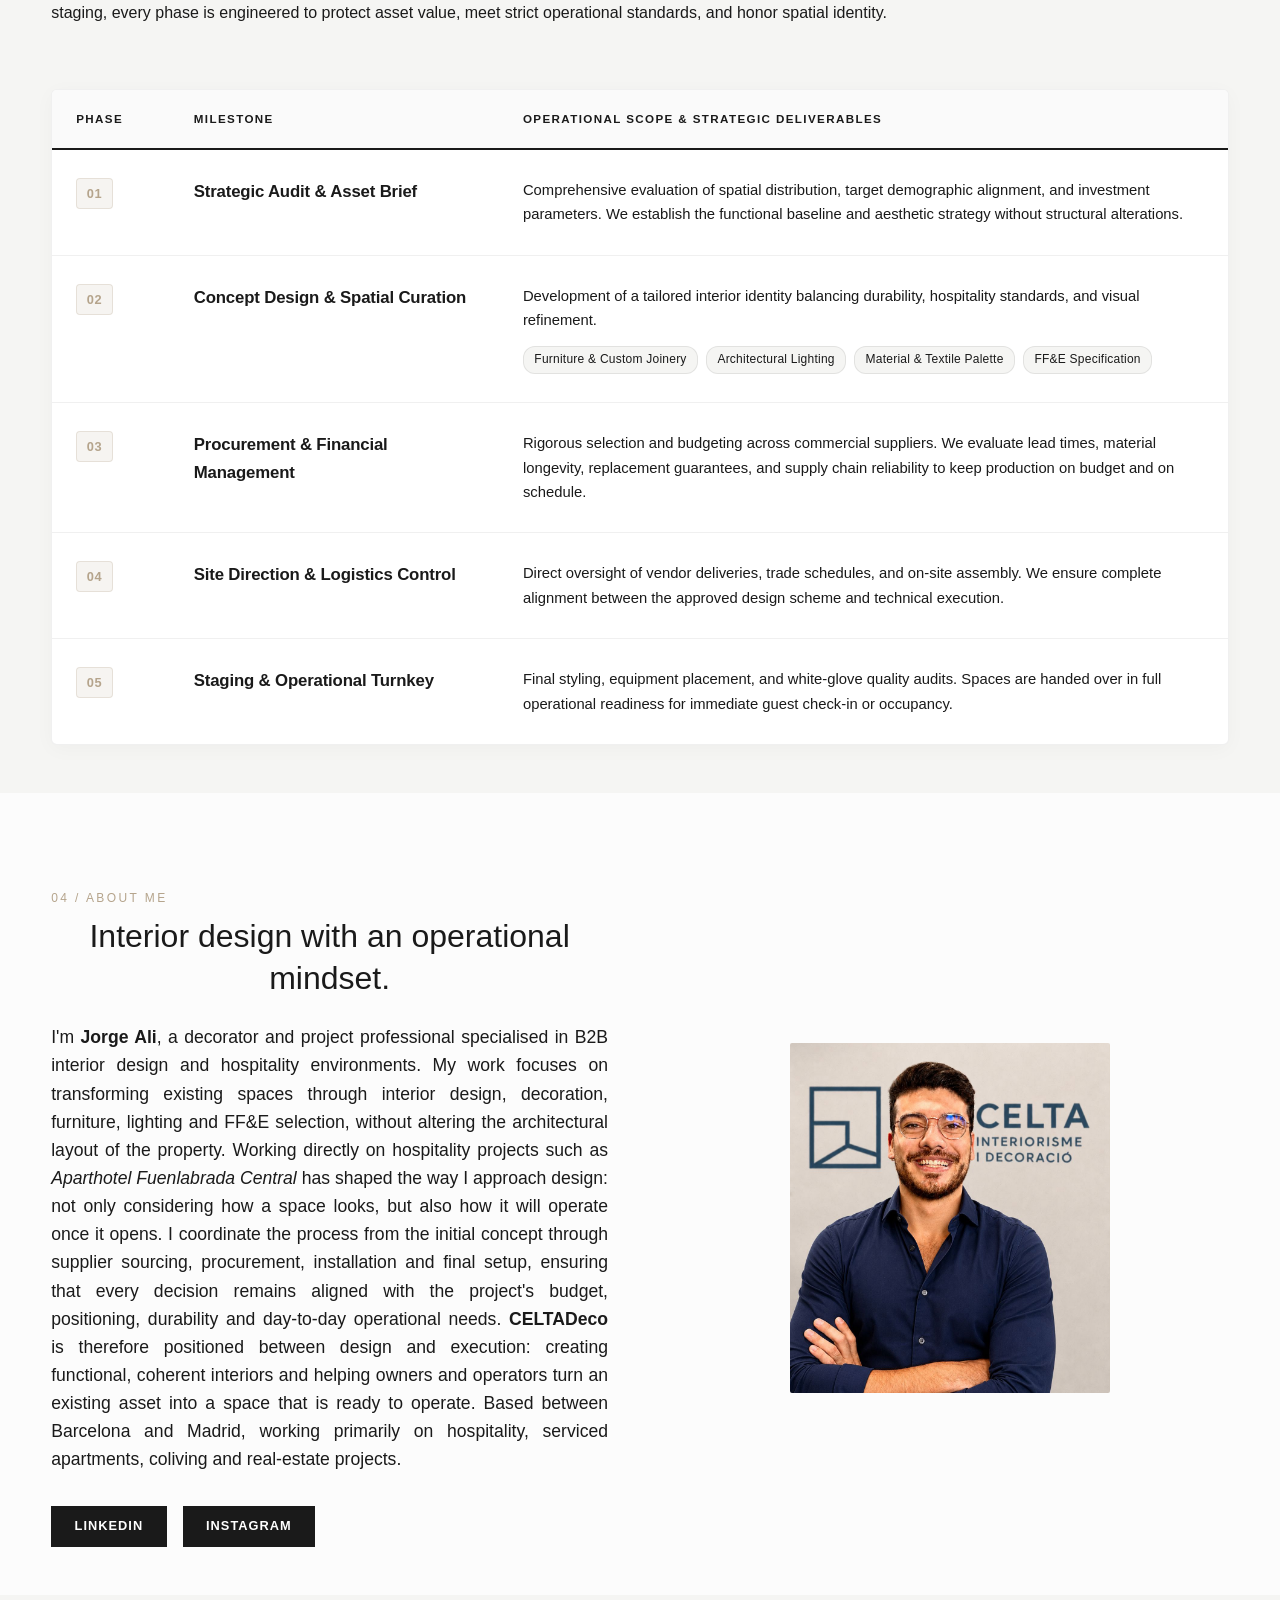
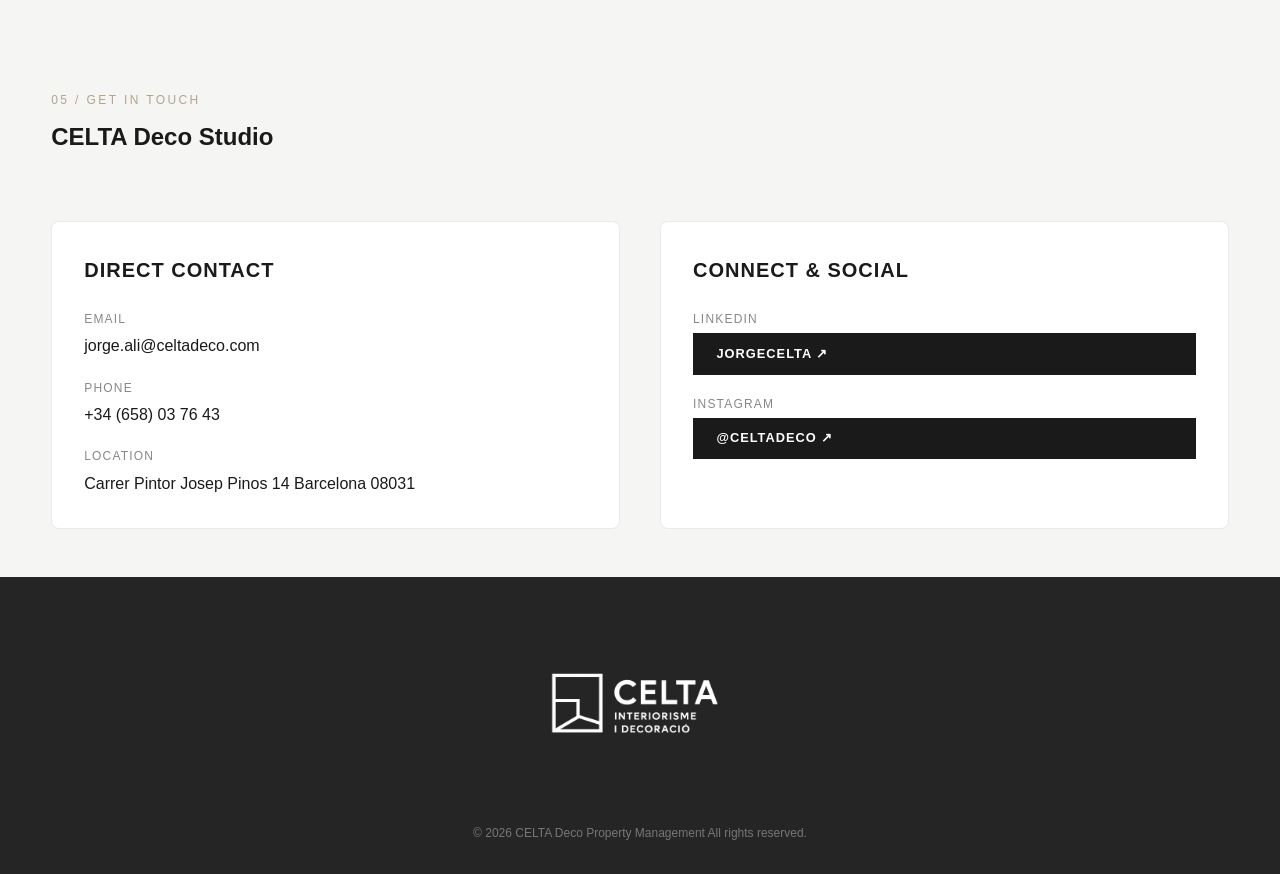
==== commit 30a49b9f: "Brochure 20260829 20:59" ====
--- a/index.html
+++ b/index.html
@@ -363,7 +363,7 @@
       <section id="services" class="section-container alternative-bg">
 	      <div class="section-header">
         <span class="tracer">02 / Services</span>
-        <h2>CELTA Deco Services Brochure</h2>
+        <h2>CELTA Deco Services</h2>
       </div>
 	<div class="pdf-download-card">
           <div class="pdf-download-content">
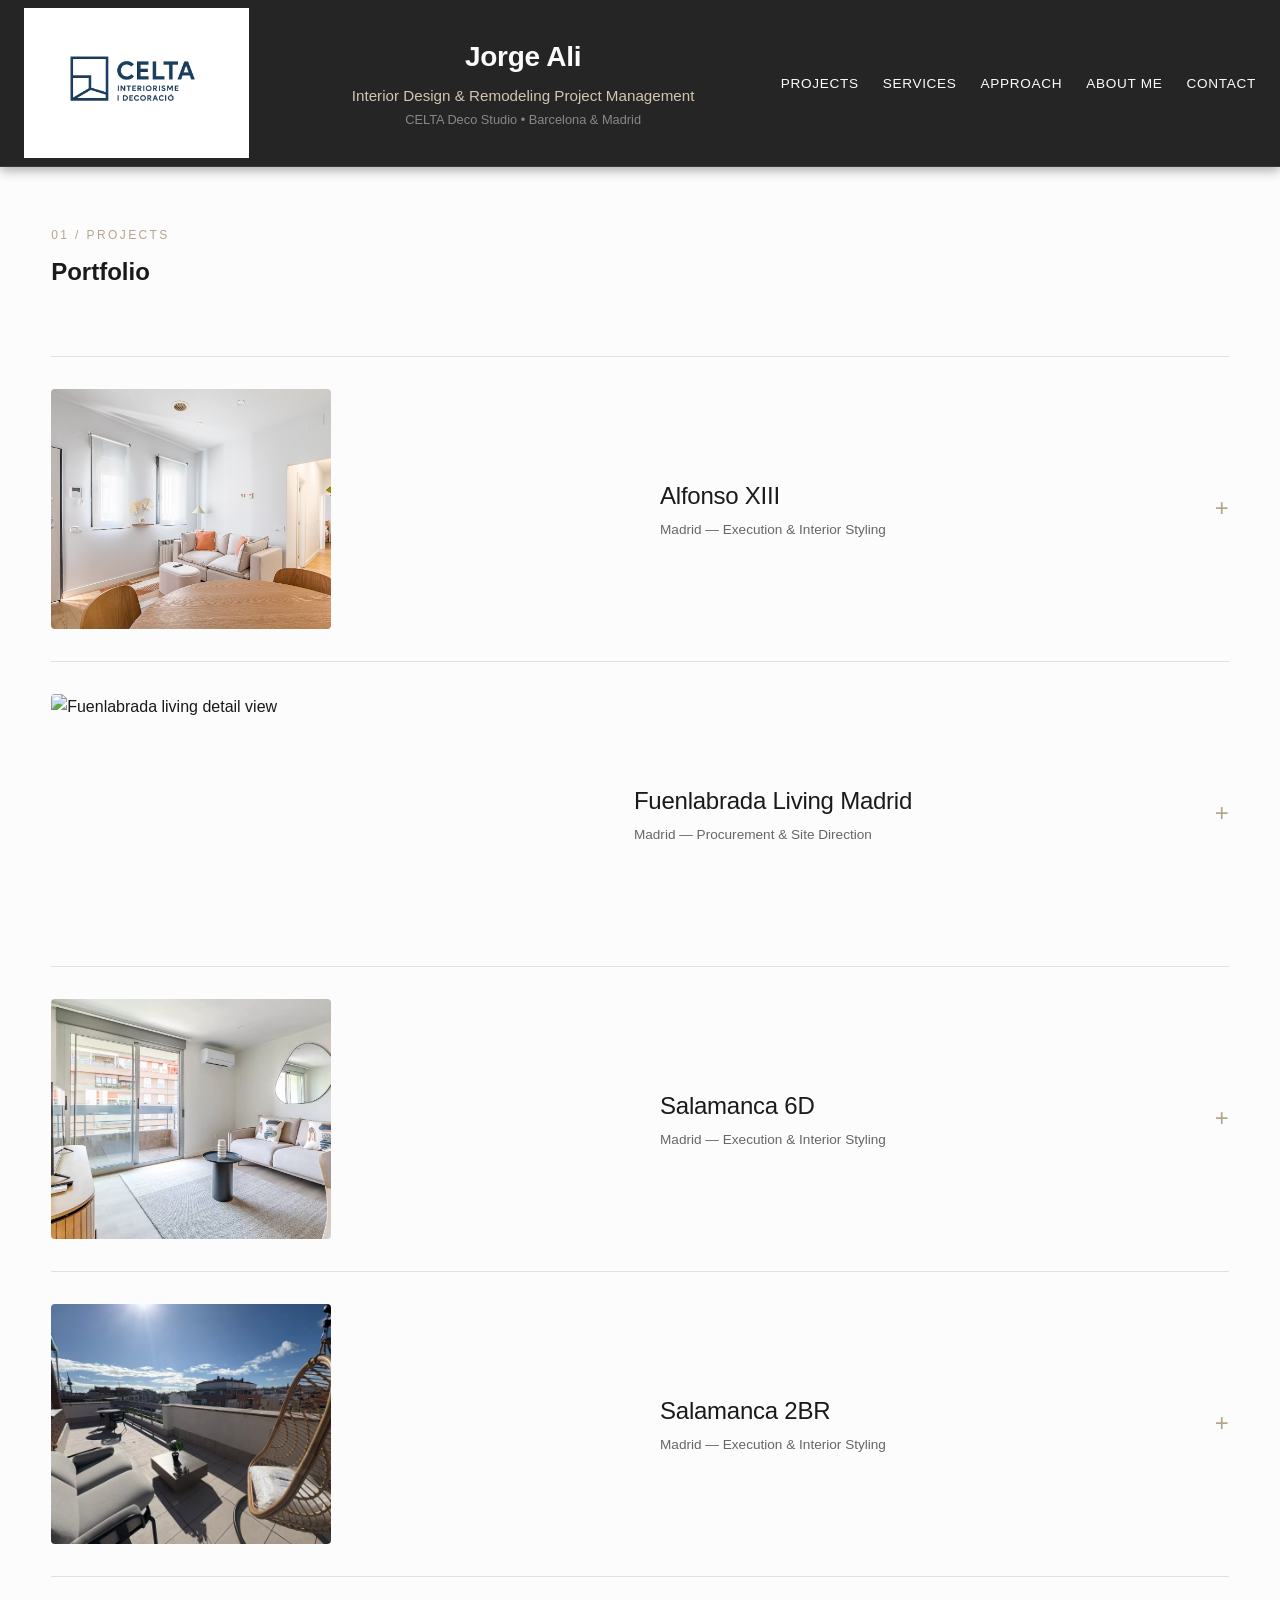
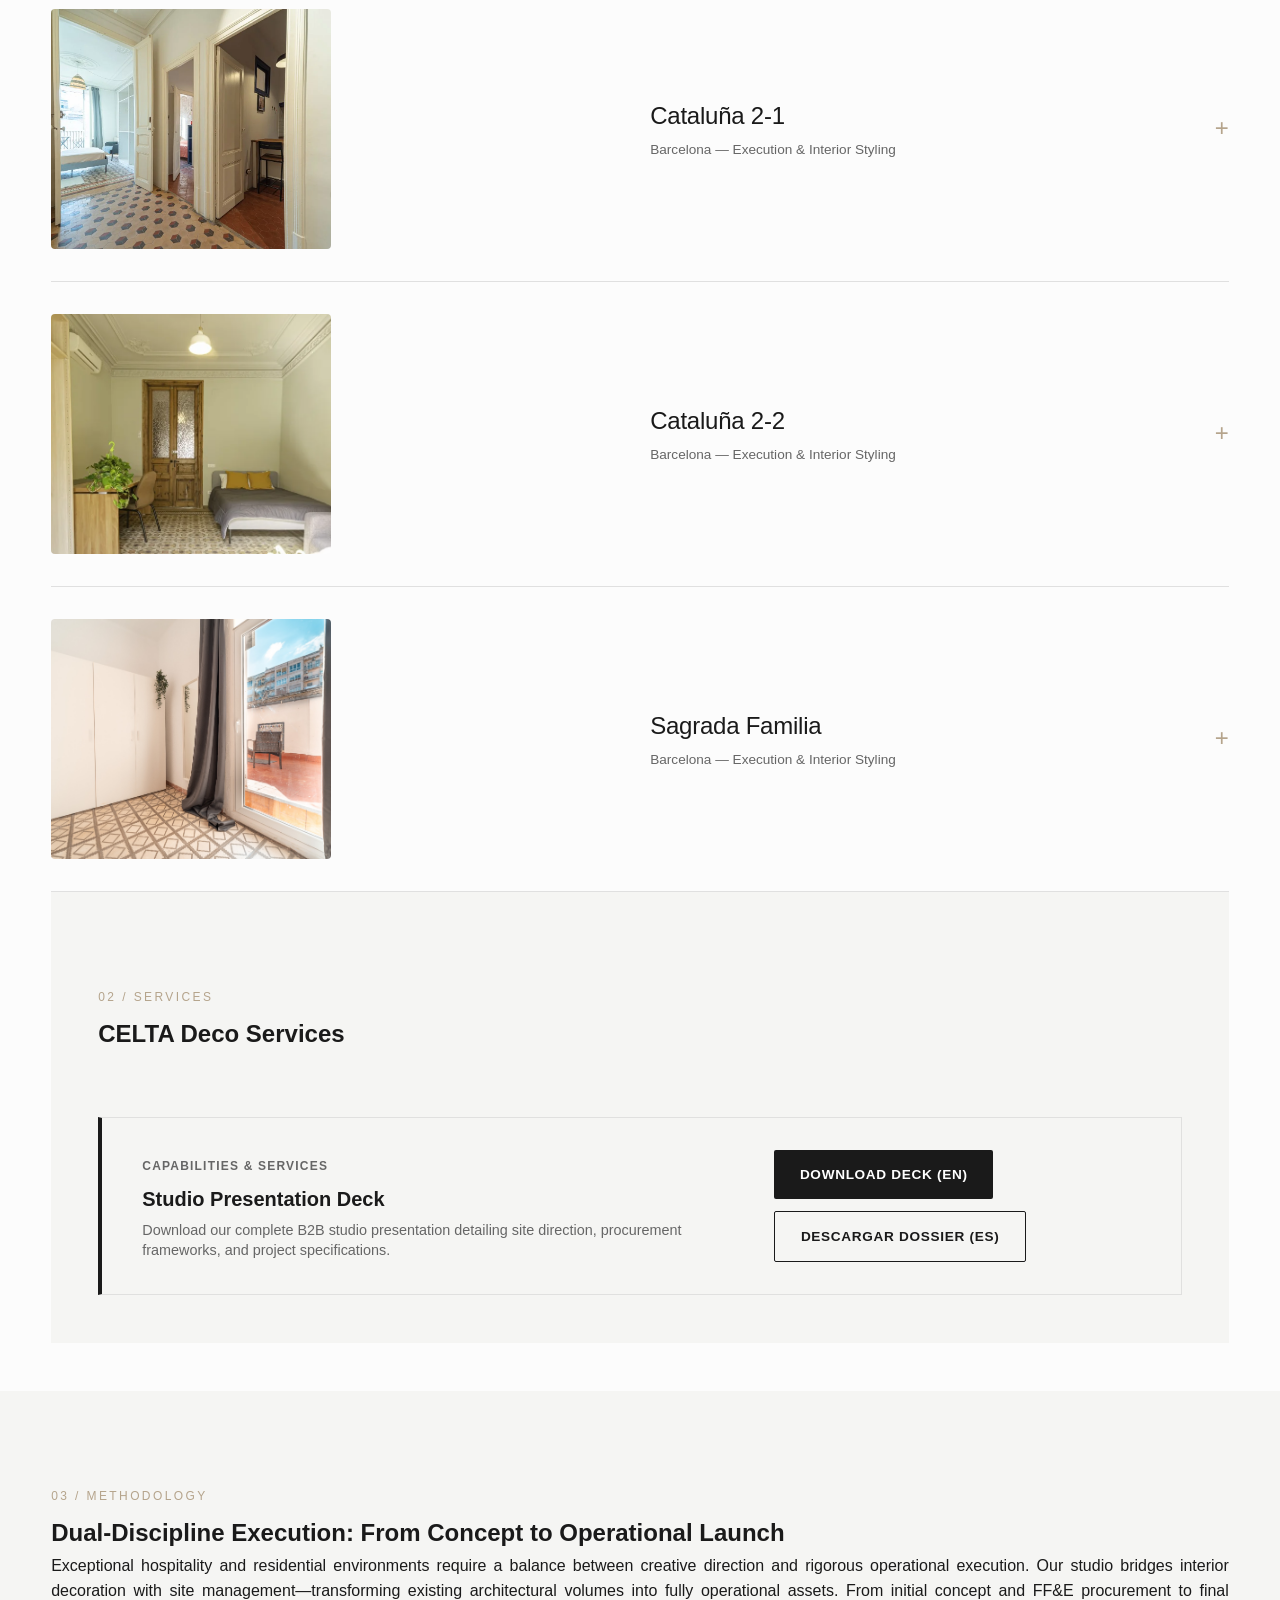
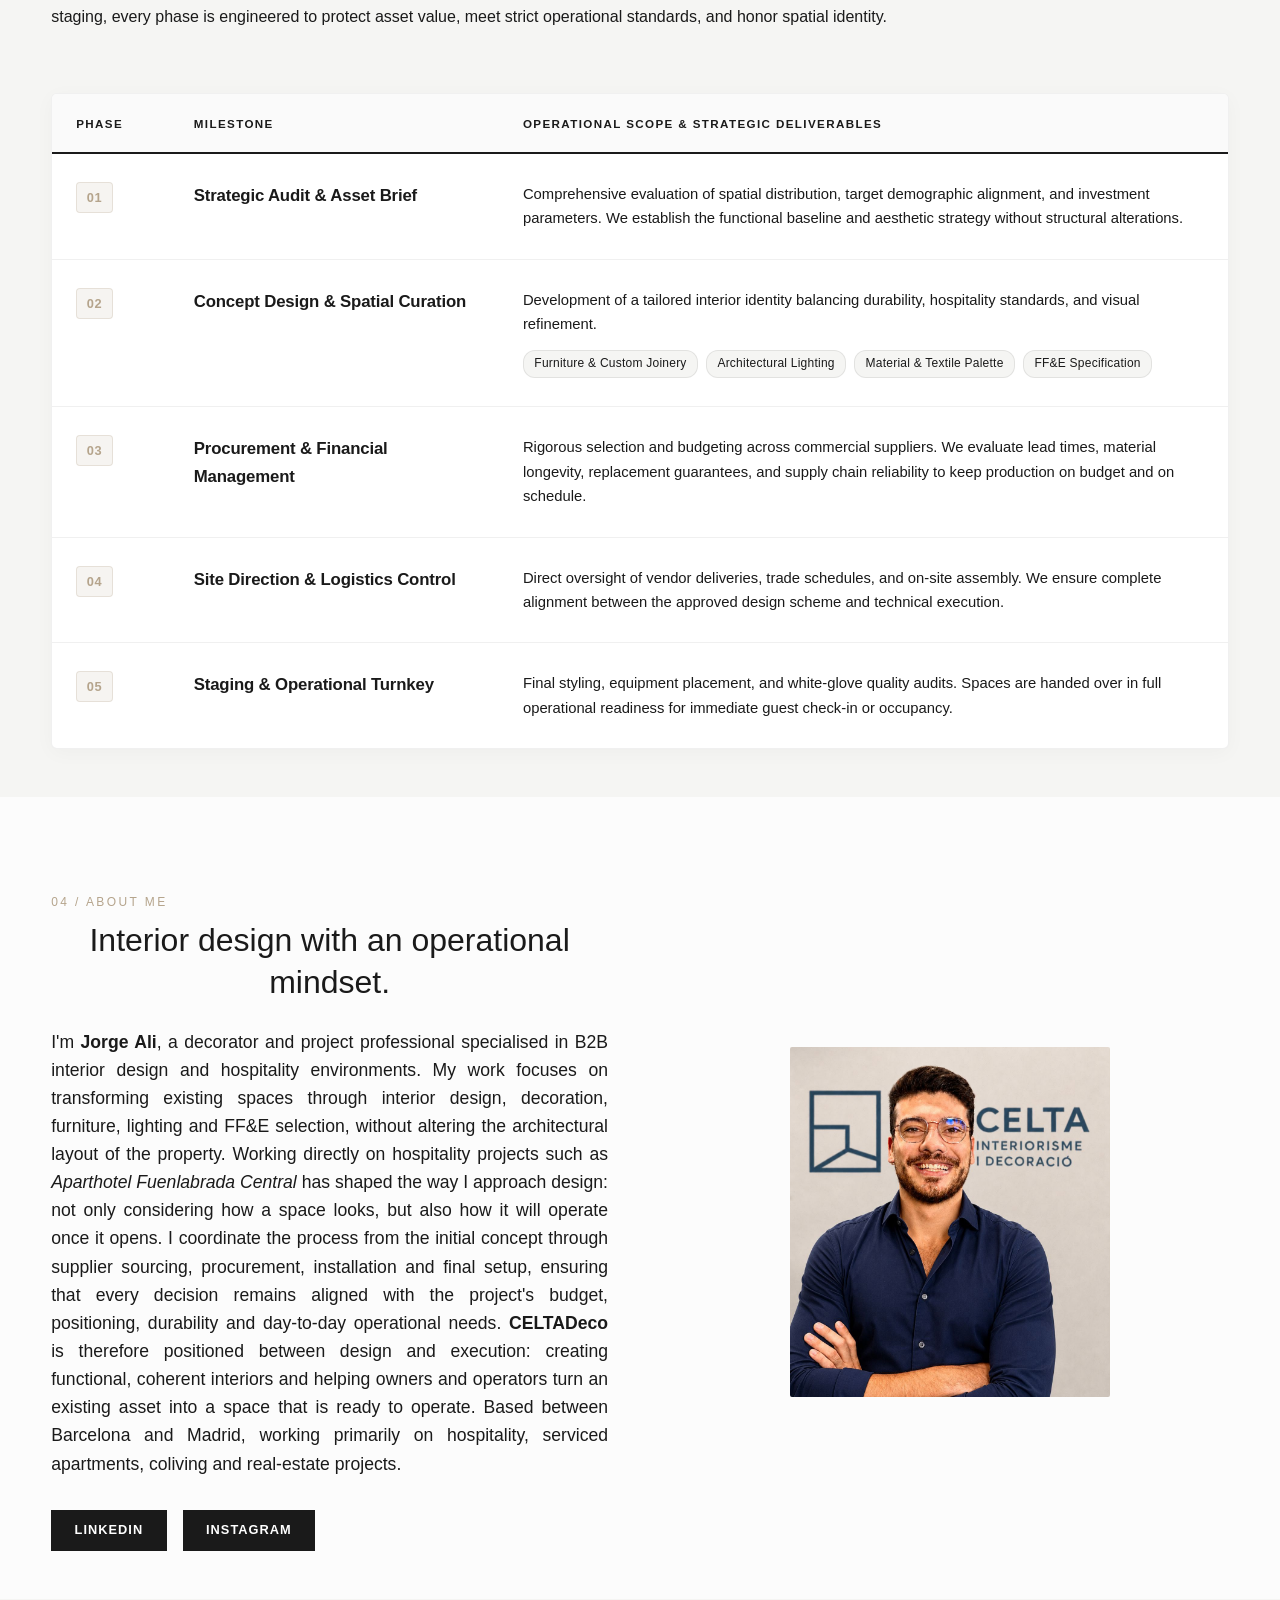
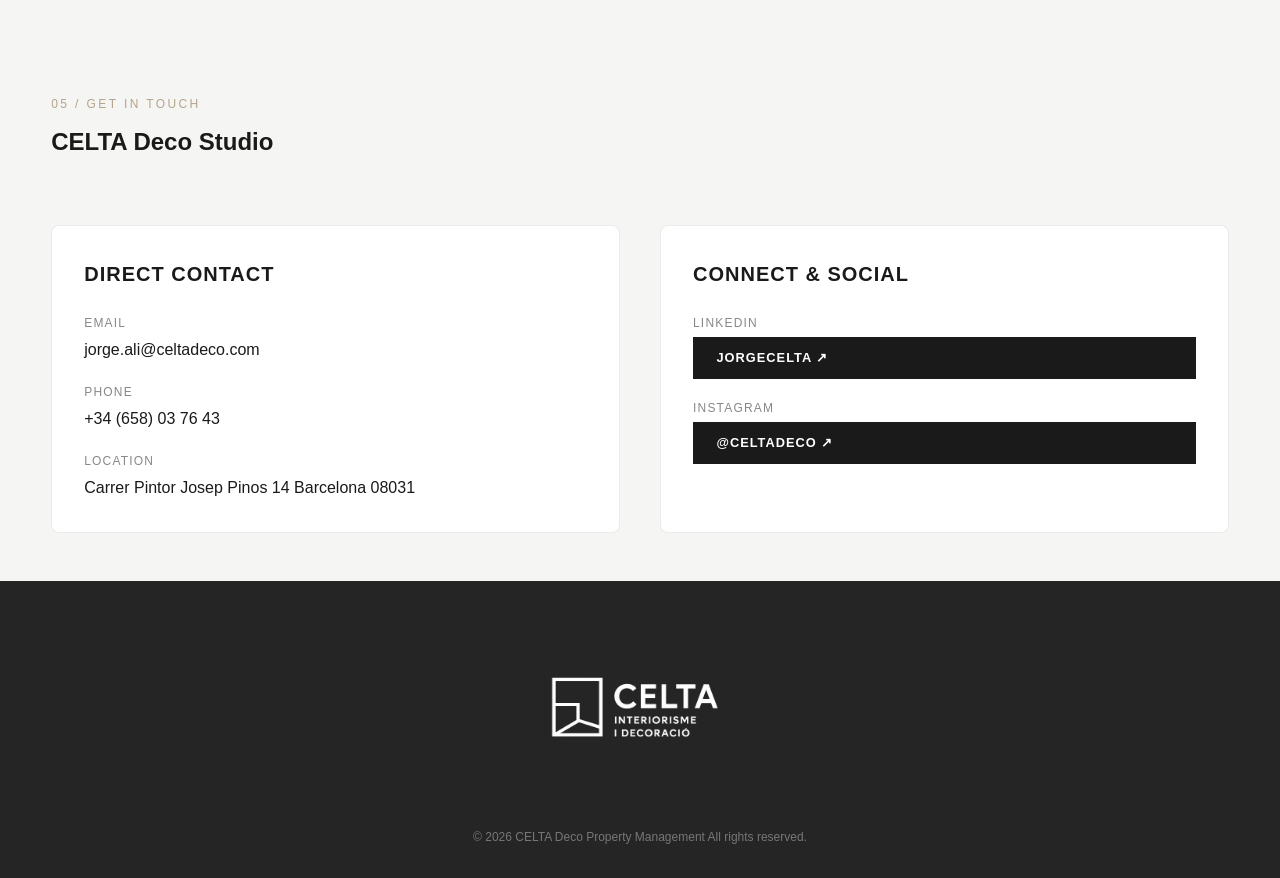
==== commit 49c58014: "fixing favicon logo for deck display 20260830 10:23" ====
--- a/index.html
+++ b/index.html
@@ -358,62 +358,67 @@
           </div>
         </details>
       </div>
-
+      
       <!-- Section 01b: Services & Deck -->
       <section id="services" class="section-container alternative-bg">
-	      <div class="section-header">
-        <span class="tracer">02 / Services</span>
-        <h2>CELTA Deco Services</h2>
-      </div>
+	<div class="section-header">
+          <span class="tracer">02 / Services</span>
+          <h2>CELTA Deco Services</h2>
+	</div>
+	
+	<!-- Service Presentation Download Callout -->
 	<div class="pdf-download-card">
           <div class="pdf-download-content">
-            <span class="pdf-badge">B2B Presentation</span>
-            <h3>Capabilities &amp; Services Overview</h3>
-            <p>Download our complete studio presentation detailing site direction, procurement frameworks, and completed project specifications.</p>
-          </div>
-          <div class="pdf-download-action">
-            <a href="docs/celtadeco-presentacion-servicios-b2b.pdf" target="_blank" rel="noopener noreferrer" class="btn-pdf">
-              <svg width="18" height="18" viewBox="0 0 24 24" fill="none" stroke="currentColor" stroke-width="2" stroke-linecap="round" stroke-linejoin="round">
-		<path d="M21 15v4a2 2 0 0 1-2 2H5a2 2 0 0 1-2-2v-4"></path>
-		<polyline points="7 10 12 15 17 10"></polyline>
-		<line x1="12" y1="15" x2="12" y2="3"></line>
-              </svg>
-              Download Presentation (PDF)
-            </a>
-          </div>
-	</div>
-      </section>
-    </section>
-    
-    <!-- Section 03: Approach -->
-    <section id="approach" class="section-container alternative-bg">
-      <div class="section-header">
-        <span class="tracer">03 / METHODOLOGY</span>
-        <div class="text-block">
-          <h2>Dual-Discipline Execution: From Concept to Operational Launch</h2>
-          <p class="text-justify">
-            Exceptional hospitality and residential environments require a balance between creative direction and rigorous operational execution. 
-            Our studio bridges interior decoration with site management—transforming existing architectural volumes into fully operational assets. 
-            From initial concept and FF&amp;E procurement to final staging, every phase is engineered to protect asset value, meet strict operational standards, and honor spatial identity.
-          </p>
+          <span class="pdf-badge">Capabilities &amp; Services</span>
+          <h3>Studio Presentation Deck</h3>
+          <p>Download our complete B2B studio presentation detailing site direction, procurement frameworks, and project specifications.</p>
         </div>
-      </div>
-      
-      <div class="table-responsive">
-        <table class="approach-table">
-          <thead>
-            <tr>
-              <th class="col-phase">Phase</th>
-              <th class="col-title">Milestone</th>
-              <th class="col-details">Operational Scope &amp; Strategic Deliverables</th>
-            </tr>
-          </thead>
-          <tbody>
-            <tr>
-              <td class="phase-num"><span class="phase-badge">01</span></td>
-              <td class="phase-title">Strategic Audit &amp; Asset Brief</td>
-              <td>
-                Comprehensive evaluation of spatial distribution, target demographic alignment, and investment parameters. We establish the functional baseline and aesthetic strategy without structural alterations.
+	
+	  <div class="pdf-download-action">
+	    <a href="docs/view-pdf.html?file=celtadeco-presentacion-servicios-b2b-en.pdf" target="_blank" rel="noopener noreferrer" class="btn-pdf">
+	      Download Deck (EN)
+	    </a>
+	    
+	    <a href="docs/view-pdf.html?file=celtadeco-presentacion-servicios-b2b-es.pdf" target="_blank" rel="noopener noreferrer" class="btn-pdf btn-pdf-secondary">
+	      Descargar Dossier (ES)
+	    </a>
+	  </div>
+	
+      </div>
+</div>
+
+</section>
+</section>
+
+<!-- Section 03: Approach -->
+<section id="approach" class="section-container alternative-bg">
+  <div class="section-header">
+    <span class="tracer">03 / METHODOLOGY</span>
+    <div class="text-block">
+      <h2>Dual-Discipline Execution: From Concept to Operational Launch</h2>
+      <p class="text-justify">
+        Exceptional hospitality and residential environments require a balance between creative direction and rigorous operational execution. 
+        Our studio bridges interior decoration with site management—transforming existing architectural volumes into fully operational assets. 
+        From initial concept and FF&amp;E procurement to final staging, every phase is engineered to protect asset value, meet strict operational standards, and honor spatial identity.
+      </p>
+    </div>
+  </div>
+  
+  <div class="table-responsive">
+    <table class="approach-table">
+      <thead>
+        <tr>
+          <th class="col-phase">Phase</th>
+          <th class="col-title">Milestone</th>
+          <th class="col-details">Operational Scope &amp; Strategic Deliverables</th>
+        </tr>
+      </thead>
+      <tbody>
+        <tr>
+          <td class="phase-num"><span class="phase-badge">01</span></td>
+          <td class="phase-title">Strategic Audit &amp; Asset Brief</td>
+          <td>
+            Comprehensive evaluation of spatial distribution, target demographic alignment, and investment parameters. We establish the functional baseline and aesthetic strategy without structural alterations.
               </td>
             </tr>
             <tr>
--- a/css/style.css
+++ b/css/style.css
@@ -695,3 +695,37 @@
     justify-content: center;
   }
 }
+
+/* Dual Button Layout */
+.pdf-download-action {
+  display: flex;
+  gap: 0.75rem;
+  align-items: center;
+  flex-wrap: wrap;
+}
+
+/* Secondary Button Variant (Outlined style for language distinction) */
+.btn-pdf-secondary {
+  background-color: transparent;
+  color: var(--text-dark, #1a1a1a);
+  border: 1px solid var(--text-dark, #1a1a1a);
+}
+
+.btn-pdf-secondary:hover {
+  background-color: var(--text-dark, #1a1a1a);
+  color: #ffffff;
+  border-color: var(--text-dark, #1a1a1a);
+}
+
+/* Responsive adjustment for mobile screens */
+@media (max-width: 768px) {
+  .pdf-download-action {
+    width: 100%;
+    flex-direction: column;
+  }
+
+  .pdf-download-action .btn-pdf {
+    width: 100%;
+    justify-content: center;
+  }
+}
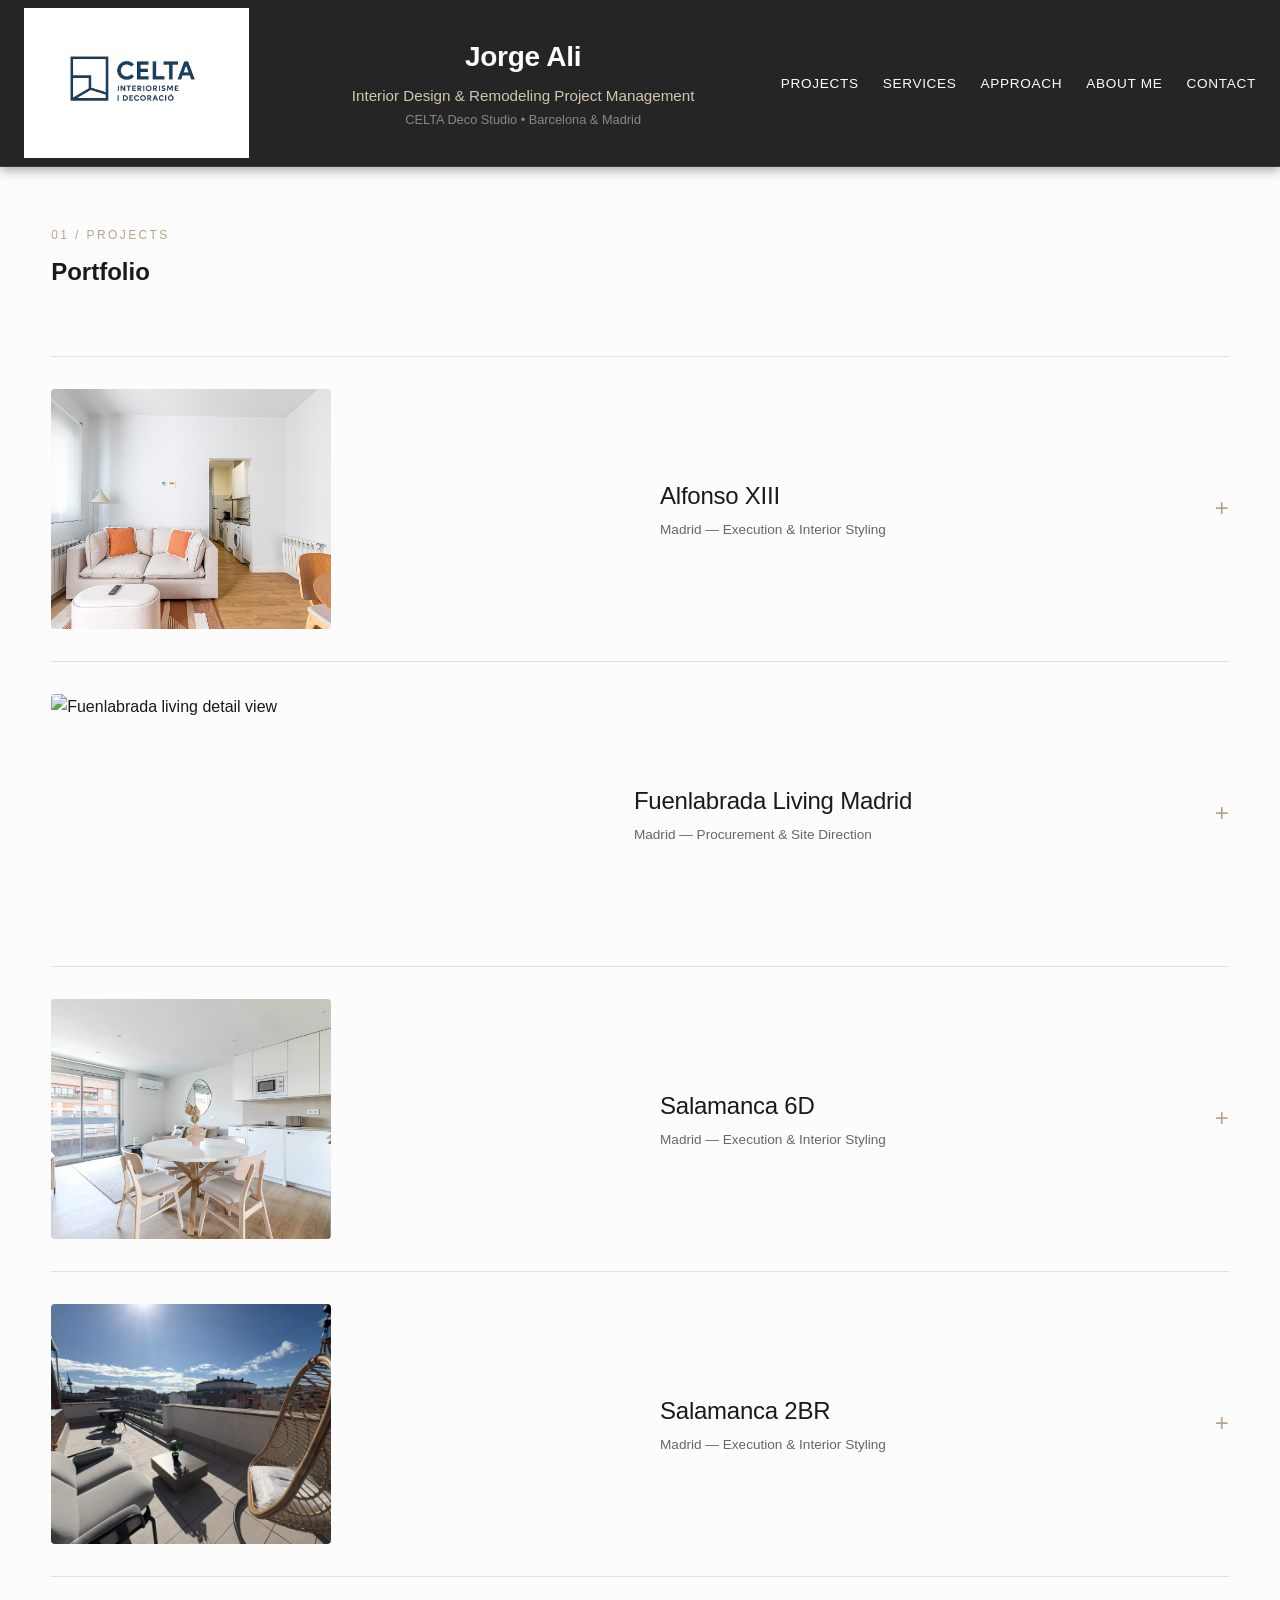
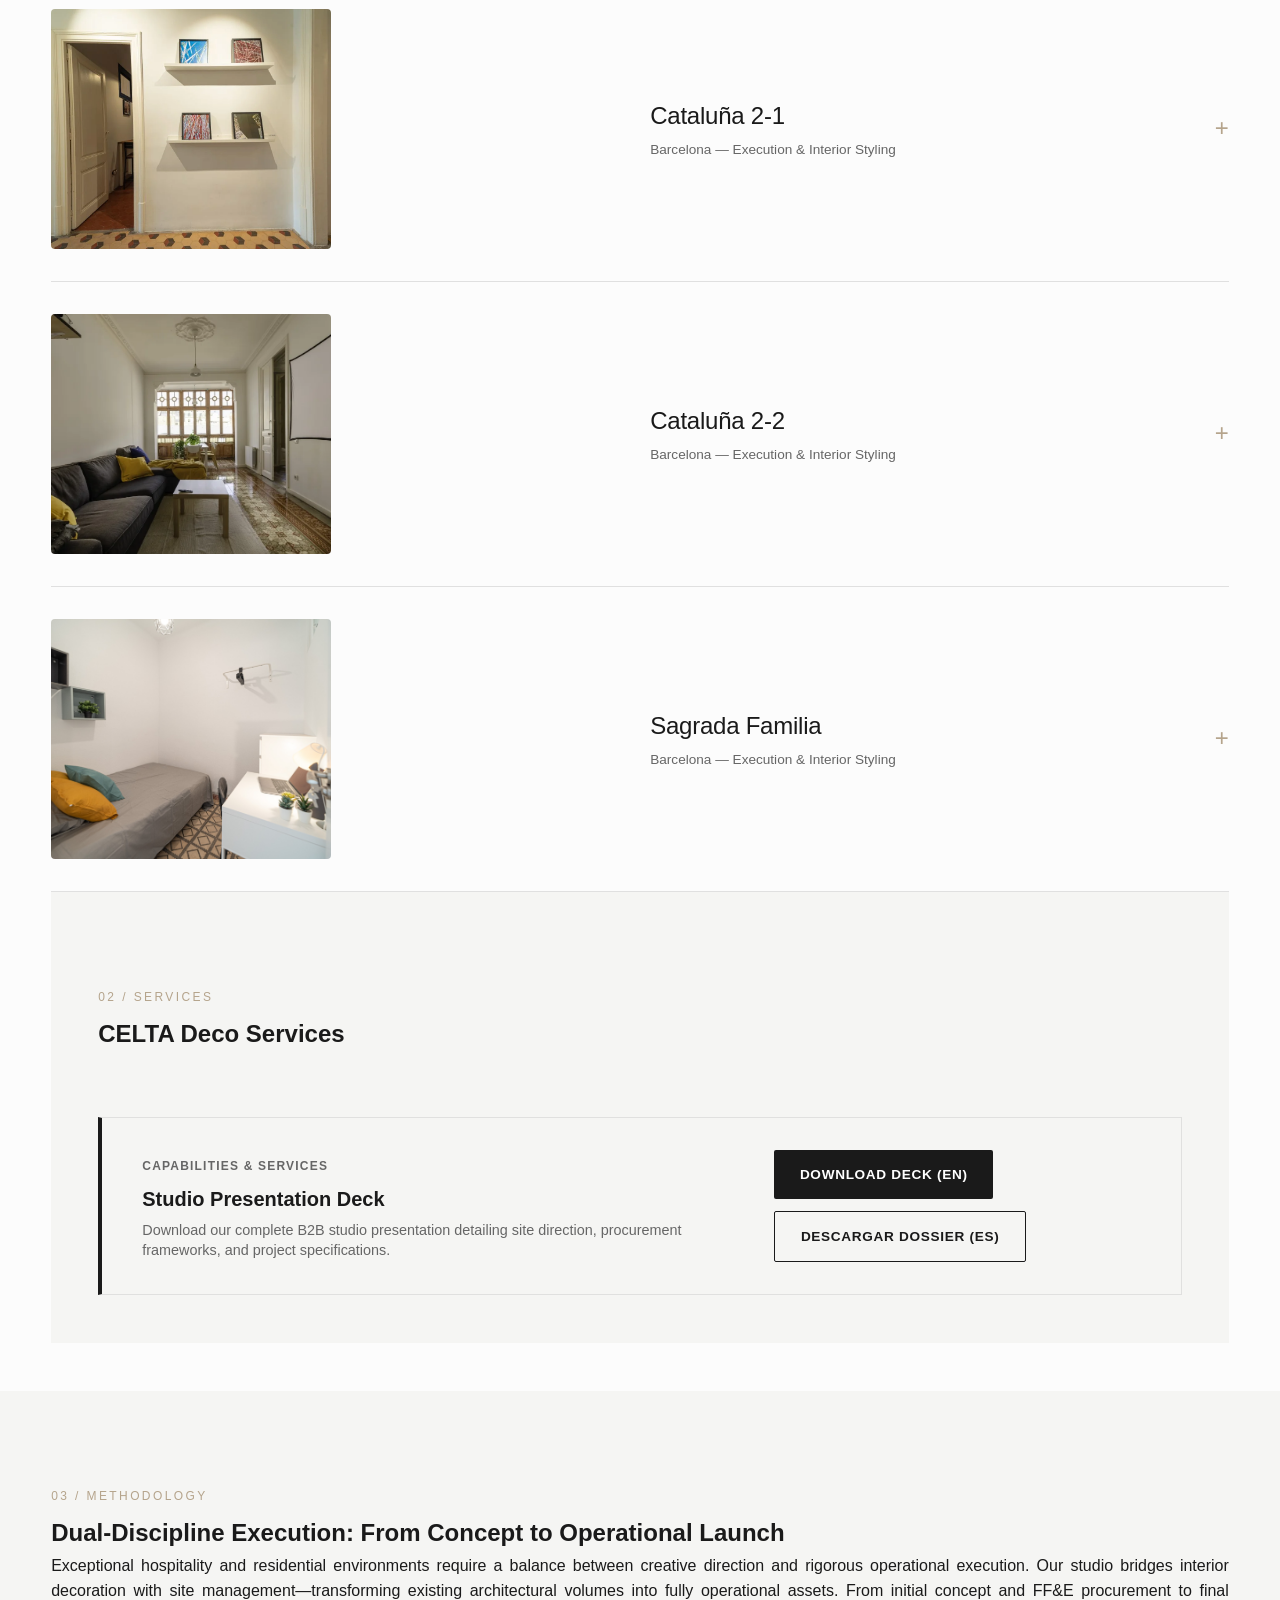
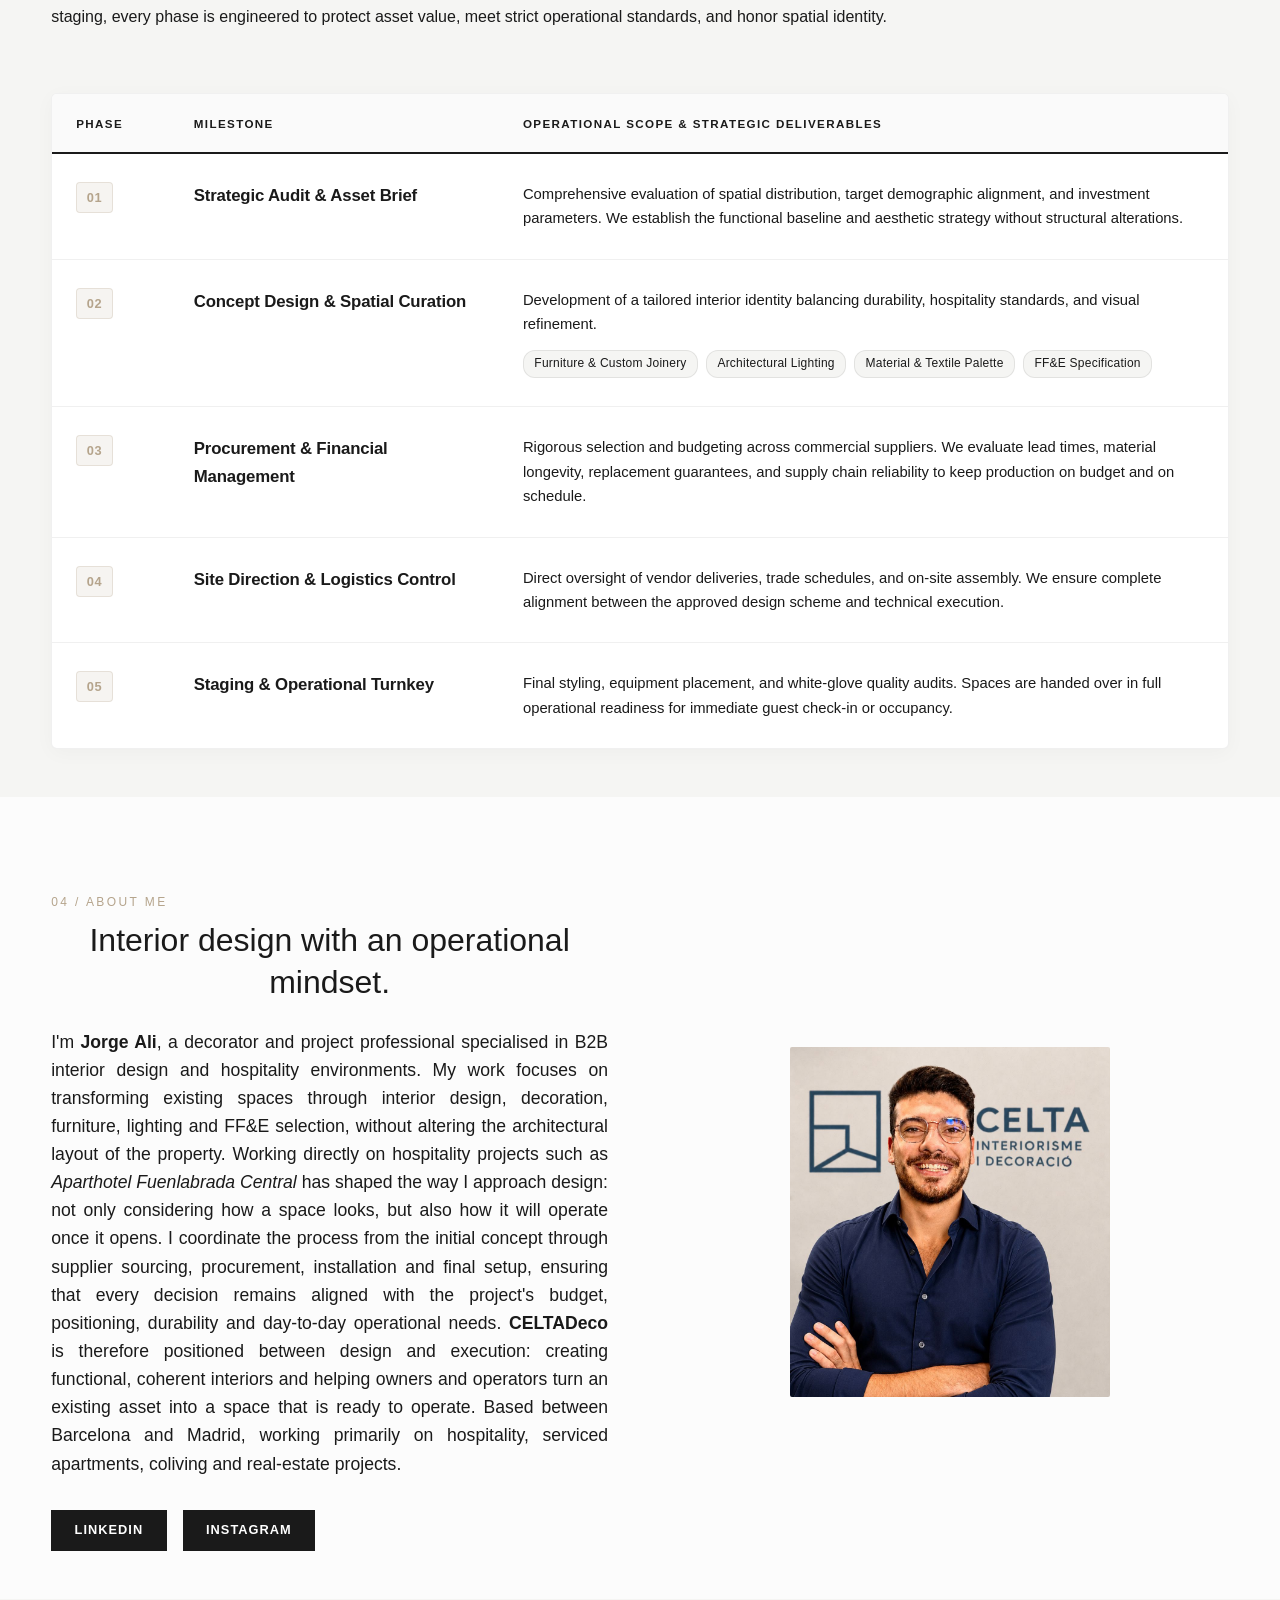
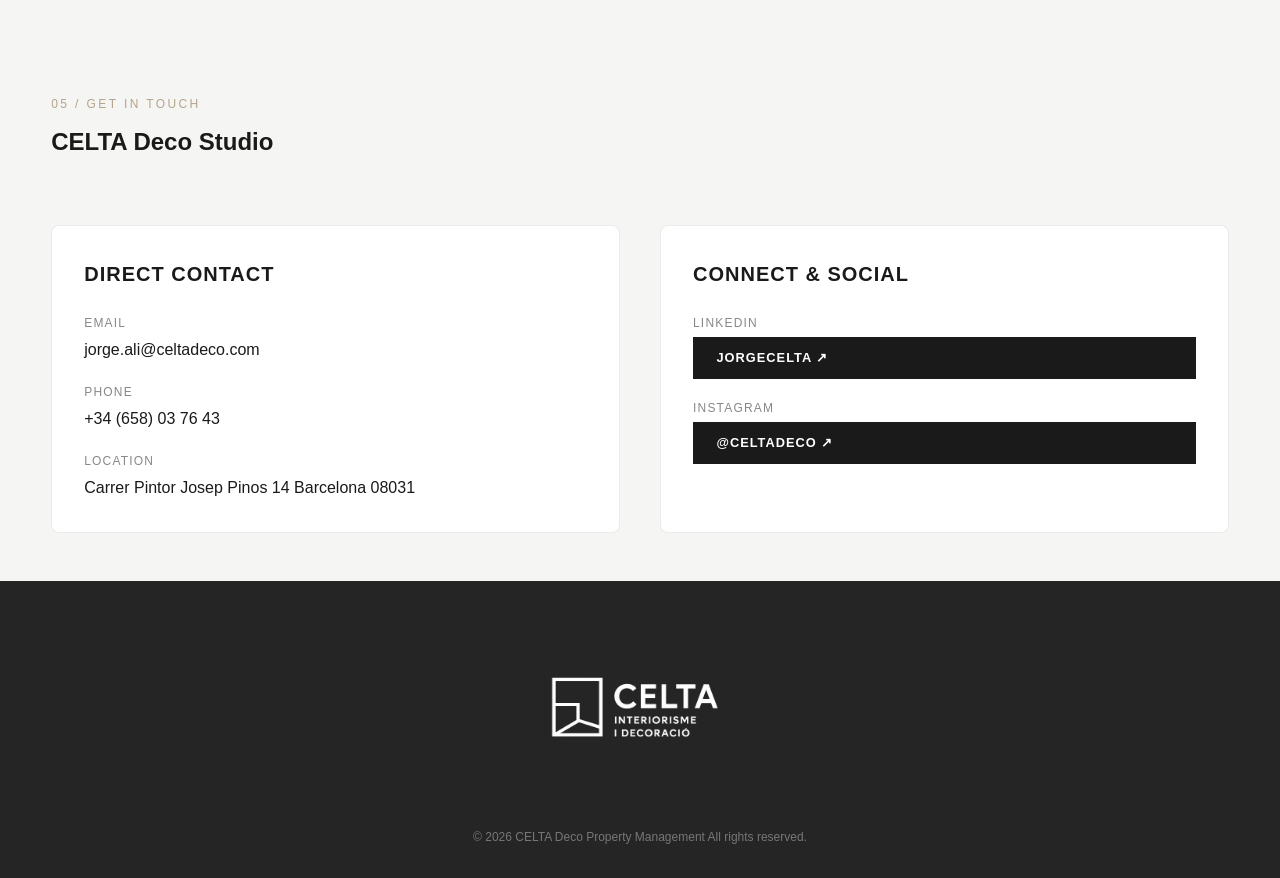
==== commit 9ef106a5: "Minor Edits and spacing changes to the code 20260830 14:50" ====
--- a/index.html
+++ b/index.html
@@ -1,17 +1,17 @@
 <!DOCTYPE html>
 <html lang="en">
-<head>
+  <head>
     <meta charset="UTF-8">
     <meta name="viewport" content="width=device-width, initial-scale=1.0">
     <title>CELTADeco | Interior Design & Project Management</title>
     <meta name="description" content="Professional portfolio of Jorge Ali - Full-time Independent Project Manager and Interior Designer for CELTADeco Studio S.L. across Barcelona and Madrid.">
     <link rel="stylesheet" href="css/style.css">
     <!-- Favicon link -->
-<!--    <link rel="icon" type="image/png" href="images/logo-diseno.png"> -->
+    <!--    <link rel="icon" type="image/png" href="images/logo-diseno.png"> -->
     <link rel="icon" type="image/png" href="images/celta-favicon-512px.png">
-</head>
-    
-    
+  </head>
+  
+  
 </head>
 <body>
   
@@ -22,13 +22,13 @@
           <img src="images/Image.jpeg" alt="CELTA Deco Logo" class="header-logo">
         </a>
       </div>
-
+      
       <div class="hero-title-block">
         <h1>Jorge Ali</h1>
         <p class="subtitle">Interior Design & Remodeling Project Management</p>
         <p class="sub-subtitle">CELTA Deco Studio • Barcelona & Madrid</p>
       </div>
-
+      
       <nav class="main-nav">
         <ul>
           <li><a href="#portfolio">PROJECTS</a></li>
@@ -38,10 +38,10 @@
           <li><a href="#contact">CONTACT</a></li>
         </ul>
       </nav>
-
+      
     </div>
   </header>
-
+  
   <main>
     <!-- Section 01: Portfolio -->
     <section id="portfolio" class="section-container">
@@ -61,7 +61,7 @@
             </div>
             <span class="accordion-arrow">&#43;</span>
           </summary>
-
+	  
           <div class="project-drawer-wrapper project-card">
             <figure class="accordion-figure">
               <div class="img-scroll-container">
@@ -181,7 +181,8 @@
           <div class="project-drawer-wrapper project-card">
             <figure class="accordion-figure">
               <div class="img-scroll-container">
-                <img src="images/Salamanca 2BR terraza 8A-20260703T140030Z-3-001/Salamanca 2BR terraza 8A/2ee61841-87d5-4575-8065-a1aea3758785.avif" class="main-showcase-img" alt="Completed residential interior space in Madrid" loading="lazy">
+                <img src="images/Salamanca 2BR terraza 8A-20260703T140030Z-3-001/Salamanca 2BR terraza 8A/2ee61841-87d5-4575-8065-a1aea3758785.avif" class="main-showcase-img"
+		     alt="Completed residential interior space in Madrid" loading="lazy">
               </div>
             </figure>
             <div class="drawer-thumbnail-container">
@@ -206,7 +207,7 @@
             </div>
           </div>
         </details>
-
+	
         <!-- Project 5: Cataluna 2-1 -->
         <details class="project-accordion-item">
           <summary class="project-list-trigger">
@@ -237,7 +238,7 @@
             </div>
           </div>
         </details>
-
+	
         <!-- Project 6: Cataluna 2-2 -->
         <details class="project-accordion-item">
           <summary class="project-list-trigger">
@@ -267,7 +268,7 @@
             </div>
           </div>
         </details>
-
+	
         <!-- Project 7: Sagrada Familia -->
         <details class="project-accordion-item">
           <summary class="project-list-trigger">
@@ -369,11 +370,11 @@
 	<!-- Service Presentation Download Callout -->
 	<div class="pdf-download-card">
           <div class="pdf-download-content">
-          <span class="pdf-badge">Capabilities &amp; Services</span>
-          <h3>Studio Presentation Deck</h3>
-          <p>Download our complete B2B studio presentation detailing site direction, procurement frameworks, and project specifications.</p>
-        </div>
-	
+            <span class="pdf-badge">Capabilities &amp; Services</span>
+            <h3>Studio Presentation Deck</h3>
+            <p>Download our complete B2B studio presentation detailing site direction, procurement frameworks, and project specifications.</p>
+          </div>
+	  
 	  <div class="pdf-download-action">
 	    <a href="docs/view-pdf.html?file=celtadeco-presentacion-servicios-b2b-en.pdf" target="_blank" rel="noopener noreferrer" class="btn-pdf">
 	      Download Deck (EN)
@@ -383,8 +384,8 @@
 	      Descargar Dossier (ES)
 	    </a>
 	  </div>
-	
-      </div>
+	  
+	</div>
 </div>
 
 </section>
@@ -419,8 +420,8 @@
           <td class="phase-title">Strategic Audit &amp; Asset Brief</td>
           <td>
             Comprehensive evaluation of spatial distribution, target demographic alignment, and investment parameters. We establish the functional baseline and aesthetic strategy without structural alterations.
-              </td>
-            </tr>
+          </td>
+        </tr>
             <tr>
               <td class="phase-num"><span class="phase-badge">02</span></td>
               <td class="phase-title">Concept Design &amp; Spatial Curation</td>
@@ -434,261 +435,261 @@
                 </div>
               </td>
             </tr>
-            <tr>
-              <td class="phase-num"><span class="phase-badge">03</span></td>
-              <td class="phase-title">Procurement &amp; Financial Management</td>
-              <td>
-                Rigorous selection and budgeting across commercial suppliers. We evaluate lead times, material longevity, replacement guarantees, and supply chain reliability to keep production on budget and on schedule.
-              </td>
-            </tr>
-            <tr>
-              <td class="phase-num"><span class="phase-badge">04</span></td>
-              <td class="phase-title">Site Direction &amp; Logistics Control</td>
-              <td>
-                Direct oversight of vendor deliveries, trade schedules, and on-site assembly. We ensure complete alignment between the approved design scheme and technical execution.
-              </td>
-            </tr>
-            <tr>
-              <td class="phase-num"><span class="phase-badge">05</span></td>
-              <td class="phase-title">Staging &amp; Operational Turnkey</td>
-              <td>
-                Final styling, equipment placement, and white-glove quality audits. Spaces are handed over in full operational readiness for immediate guest check-in or occupancy.
-              </td>
-            </tr>
-          </tbody>
-        </table>
+        <tr>
+          <td class="phase-num"><span class="phase-badge">03</span></td>
+          <td class="phase-title">Procurement &amp; Financial Management</td>
+          <td>
+            Rigorous selection and budgeting across commercial suppliers. We evaluate lead times, material longevity, replacement guarantees, and supply chain reliability to keep production on budget and on schedule.
+          </td>
+        </tr>
+        <tr>
+          <td class="phase-num"><span class="phase-badge">04</span></td>
+          <td class="phase-title">Site Direction &amp; Logistics Control</td>
+          <td>
+            Direct oversight of vendor deliveries, trade schedules, and on-site assembly. We ensure complete alignment between the approved design scheme and technical execution.
+          </td>
+        </tr>
+        <tr>
+          <td class="phase-num"><span class="phase-badge">05</span></td>
+          <td class="phase-title">Staging &amp; Operational Turnkey</td>
+          <td>
+            Final styling, equipment placement, and white-glove quality audits. Spaces are handed over in full operational readiness for immediate guest check-in or occupancy.
+          </td>
+        </tr>
+      </tbody>
+    </table>
+  </div>
+</section>
+
+<!-- Section 04: About Me -->
+<section id="about" class="section-container">
+  <div class="split-layout">
+    <div class="text-block">
+      <span class="tracer">04 / ABOUT ME</span>
+      <h2 class="bio-headline text-center">Interior design with an operational mindset.</h2>
+      <p class="bio-intro text-justify">
+        I'm <strong>Jorge Ali</strong>, a decorator and project professional specialised in B2B interior design and hospitality environments.
+        My work focuses on transforming existing spaces through interior design, decoration, furniture, lighting and FF&E selection, without altering the architectural layout of the property.
+        Working directly on hospitality projects such as <em>Aparthotel Fuenlabrada Central</em> has shaped the way I approach design: not only considering how a space looks, but also how it will operate once it opens.
+        I coordinate the process from the initial concept through supplier sourcing, procurement, installation and final setup, ensuring that every decision remains aligned with the project's budget,
+        positioning, durability and day-to-day operational needs.
+        <strong>CELTADeco</strong> is therefore positioned between design and execution: creating functional, coherent interiors and helping owners and operators turn an existing asset into a space that is ready to operate.
+        Based between Barcelona and Madrid, working primarily on hospitality, serviced apartments, coliving and real-estate projects.
+      </p>
+      <div class="bio-social-links">
+        <p><a href="https://www.linkedin.com/in/jorgecelta/" target="_blank" rel="noopener noreferrer" class="btn-social">LinkedIn</a></p>
+        <p><a href="https://www.instagram.com/celtadeco/" target="_blank" rel="noopener noreferrer" class="btn-social">Instagram</a></p>
       </div>
-    </section>
+    </div>
     
-    <!-- Section 04: About Me -->
-    <section id="about" class="section-container">
-      <div class="split-layout">
-        <div class="text-block">
-          <span class="tracer">04 / ABOUT ME</span>
-          <h2 class="bio-headline text-center">Interior design with an operational mindset.</h2>
-          <p class="bio-intro text-justify">
-            I'm <strong>Jorge Ali</strong>, a decorator and project professional specialised in B2B interior design and hospitality environments.
-            My work focuses on transforming existing spaces through interior design, decoration, furniture, lighting and FF&E selection, without altering the architectural layout of the property.
-            Working directly on hospitality projects such as <em>Aparthotel Fuenlabrada Central</em> has shaped the way I approach design: not only considering how a space looks, but also how it will operate once it opens.
-            I coordinate the process from the initial concept through supplier sourcing, procurement, installation and final setup, ensuring that every decision remains aligned with the project's budget,
-            positioning, durability and day-to-day operational needs.
-            <strong>CELTADeco</strong> is therefore positioned between design and execution: creating functional, coherent interiors and helping owners and operators turn an existing asset into a space that is ready to operate.
-            Based between Barcelona and Madrid, working primarily on hospitality, serviced apartments, coliving and real-estate projects.
-          </p>
-          <div class="bio-social-links">
-            <p><a href="https://www.linkedin.com/in/jorgecelta/" target="_blank" rel="noopener noreferrer" class="btn-social">LinkedIn</a></p>
-            <p><a href="https://www.instagram.com/celtadeco/" target="_blank" rel="noopener noreferrer" class="btn-social">Instagram</a></p>
-          </div>
-        </div>
-        
-        <div class="media-block">
-          <img src="images/AboutMe.jpeg" alt="Jorge Ali - CELTADeco" class="bio-portrait">
-        </div>
-      </div>
-    </section>
+    <div class="media-block">
+      <img src="images/AboutMe.jpeg" alt="Jorge Ali - CELTADeco" class="bio-portrait">
+    </div>
+  </div>
+</section>
 
-    <!-- Section 05: Contact -->
-    <section id="contact" class="section-container alternative-bg">
-      <div class="section-header">
-        <span class="tracer">05 / GET IN TOUCH</span>
-        <h2 class="section-title">CELTA Deco Studio</h2>
-      </div>
-      
-      <div class="contact-grid">
-        <!-- Direct Reach -->
-        <div class="contact-card">
-          <h3 class="contact-card-heading">Direct Contact</h3>
-          <ul class="contact-list">
-            <li>
-              <span class="contact-label">Email</span>
-              <a href="mailto:jorge.ali@celtadeco.com" class="contact-link">jorge.ali@celtadeco.com</a>
-            </li>
-            <li>
-              <span class="contact-label">Phone</span>
-              <a href="tel:+34658037643" class="contact-link">+34 (658) 03 76 43</a>
-            </li>
-            <li>
-              <span class="contact-label">Location</span>
-              <span class="contact-text">Carrer Pintor Josep Pinos 14 Barcelona 08031</span>
-            </li>
-          </ul>
-        </div>
-        
-        <!-- Professional & Social -->
-        <div class="contact-card">
-          <h3 class="contact-card-heading">Connect & Social</h3>
-          <ul class="contact-list">
-            <li>
-              <span class="contact-label">LinkedIn</span>
-              <a href="https://www.linkedin.com/in/jorgecelta/" target="_blank" rel="noopener noreferrer" class="btn-social">
-                jorgecelta ↗
-              </a>
-            </li>
-            <li>
-              <span class="contact-label">Instagram</span>
-              <a href="https://www.instagram.com/celtadeco/" target="_blank" rel="noopener noreferrer" class="btn-social">
-                @celtadeco ↗
-              </a>
-            </li>
-          </ul>
-        </div>
-      </div>
-    </section>
-  </main>
+<!-- Section 05: Contact -->
+<section id="contact" class="section-container alternative-bg">
+  <div class="section-header">
+    <span class="tracer">05 / GET IN TOUCH</span>
+    <h2 class="section-title">CELTA Deco Studio</h2>
+  </div>
   
-  <footer class="site-footer">
-    <div class="footer-container">
-      <div class="footer-brand">
-        <img src="images/logo-diseno.png" alt="CELTADeco Design Mark" class="footer-logo">
-      </div>
-      <div class="footer-info">
-        <p>&copy; 2026 CELTA Deco Property Management All rights reserved.</p>
-      </div>
-    </div>
-  </footer>
+  <div class="contact-grid">
+    <!-- Direct Reach -->
+    <div class="contact-card">
+      <h3 class="contact-card-heading">Direct Contact</h3>
+      <ul class="contact-list">
+        <li>
+          <span class="contact-label">Email</span>
+          <a href="mailto:jorge.ali@celtadeco.com" class="contact-link">jorge.ali@celtadeco.com</a>
+        </li>
+        <li>
+          <span class="contact-label">Phone</span>
+          <a href="tel:+34658037643" class="contact-link">+34 (658) 03 76 43</a>
+        </li>
+        <li>
+          <span class="contact-label">Location</span>
+          <span class="contact-text">Carrer Pintor Josep Pinos 14 Barcelona 08031</span>
+        </li>
+      </ul>
+    </div>
+    
+    <!-- Professional & Social -->
+    <div class="contact-card">
+      <h3 class="contact-card-heading">Connect & Social</h3>
+      <ul class="contact-list">
+        <li>
+          <span class="contact-label">LinkedIn</span>
+          <a href="https://www.linkedin.com/in/jorgecelta/" target="_blank" rel="noopener noreferrer" class="btn-social">
+            jorgecelta ↗
+          </a>
+        </li>
+        <li>
+          <span class="contact-label">Instagram</span>
+          <a href="https://www.instagram.com/celtadeco/" target="_blank" rel="noopener noreferrer" class="btn-social">
+            @celtadeco ↗
+          </a>
+        </li>
+      </ul>
+    </div>
+  </div>
+</section>
+</main>
 
-  <!-- Unified Script Engine -->
-  <script>
-    document.addEventListener('DOMContentLoaded', () => {
+<footer class="site-footer">
+  <div class="footer-container">
+    <div class="footer-brand">
+      <img src="images/logo-diseno.png" alt="CELTADeco Design Mark" class="footer-logo">
+    </div>
+    <div class="footer-info">
+      <p>&copy; 2026 CELTA Deco Property Management All rights reserved.</p>
+    </div>
+  </div>
+</footer>
 
+<!-- Unified Script Engine -->
+<script>
+  document.addEventListener('DOMContentLoaded', () => {
+      
       // Header Hide/Show on Scroll & Smooth Anchor Navigation Engine
       let lastScrollY = window.scrollY;
       let isNavScrolling = false;
       const header = document.querySelector('.site-header');
-
+      
       window.addEventListener('scroll', () => {
-        if (isNavScrolling) {
-          header.classList.remove('nav-hidden');
-          lastScrollY = window.scrollY;
-          return;
-        }
-
-        const currentScrollY = window.scrollY;
-        if (currentScrollY > lastScrollY && currentScrollY > 150) {
-          header.classList.add('nav-hidden');
-        } else {
-          header.classList.remove('nav-hidden');
-        }
-        lastScrollY = currentScrollY;
+          if (isNavScrolling) {
+              header.classList.remove('nav-hidden');
+              lastScrollY = window.scrollY;
+              return;
+          }
+	  
+          const currentScrollY = window.scrollY;
+          if (currentScrollY > lastScrollY && currentScrollY > 150) {
+              header.classList.add('nav-hidden');
+          } else {
+              header.classList.remove('nav-hidden');
+          }
+          lastScrollY = currentScrollY;
       });
-
+      
       // Precise Anchor Scroll Offset Engine
       document.querySelectorAll('a[href^="#"]').forEach(anchor => {
-        anchor.addEventListener('click', function (e) {
-          const targetId = this.getAttribute('href');
-          if (targetId === '#') return;
-
-          const targetElement = document.querySelector(targetId);
-          if (targetElement) {
-            e.preventDefault();
-            isNavScrolling = true;
-            header.classList.remove('nav-hidden');
-
-            const headerHeight = header.offsetHeight;
-            const buffer = 40; 
-            const elementPosition = targetElement.getBoundingClientRect().top + window.pageYOffset;
-            const offsetPosition = elementPosition - headerHeight - buffer;
-
-            window.scrollTo({
-              top: Math.max(0, offsetPosition),
-              behavior: 'smooth'
-            });
-
-            setTimeout(() => {
-              isNavScrolling = false;
-              lastScrollY = window.scrollY;
-            }, 800);
-          }
-        });
+          anchor.addEventListener('click', function (e) {
+              const targetId = this.getAttribute('href');
+              if (targetId === '#') return;
+	      
+              const targetElement = document.querySelector(targetId);
+              if (targetElement) {
+		  e.preventDefault();
+		  isNavScrolling = true;
+		  header.classList.remove('nav-hidden');
+		  
+		  const headerHeight = header.offsetHeight;
+		  const buffer = 40; 
+		  const elementPosition = targetElement.getBoundingClientRect().top + window.pageYOffset;
+		  const offsetPosition = elementPosition - headerHeight - buffer;
+		  
+		  window.scrollTo({
+		      top: Math.max(0, offsetPosition),
+		      behavior: 'smooth'
+		  });
+		  
+		  setTimeout(() => {
+		      isNavScrolling = false;
+		      lastScrollY = window.scrollY;
+		  }, 800);
+              }
+          });
       });
-
+      
       // Project Accordions, Dynamic Galleries, and Zoom Engine
       document.querySelectorAll('.project-accordion-item').forEach(accordion => {
-        const mainImg = accordion.querySelector('.main-showcase-img');
-        const imgContainer = accordion.querySelector('.img-scroll-container');
-        const thumbnails = Array.from(accordion.querySelectorAll('.drawer-thumbnail'));
-        const coverThumb = accordion.querySelector('.rotating-thumb');
-
-        if (coverThumb && thumbnails.length > 0) {
-          const randomIndex = Math.floor(Math.random() * thumbnails.length);
-          coverThumb.src = thumbnails[randomIndex].src;
-        }
-
-        let autoRotationInterval = null;
-        let currentIndex = 0;
-        const rotationSpeed = 5000;
-        let currentZoom = 1;
-
-        function swapToImage(index) {
-          if (!thumbnails[index] || !mainImg) return;
-          currentIndex = index;
-          mainImg.src = thumbnails[index].src;
-          mainImg.alt = thumbnails[index].alt;
-          resetZoom();
-        }
-
-        thumbnails.forEach((thumb, index) => {
-          thumb.addEventListener('click', () => {
-            swapToImage(index);
-            if (accordion.open) {
-              stopAutoRotation();
-              startAutoRotation();
-            }
+          const mainImg = accordion.querySelector('.main-showcase-img');
+          const imgContainer = accordion.querySelector('.img-scroll-container');
+          const thumbnails = Array.from(accordion.querySelectorAll('.drawer-thumbnail'));
+          const coverThumb = accordion.querySelector('.rotating-thumb');
+	  
+          if (coverThumb && thumbnails.length > 0) {
+              const randomIndex = Math.floor(Math.random() * thumbnails.length);
+              coverThumb.src = thumbnails[randomIndex].src;
+          }
+	  
+          let autoRotationInterval = null;
+          let currentIndex = 0;
+          const rotationSpeed = 5000;
+          let currentZoom = 1;
+	  
+          function swapToImage(index) {
+              if (!thumbnails[index] || !mainImg) return;
+              currentIndex = index;
+              mainImg.src = thumbnails[index].src;
+              mainImg.alt = thumbnails[index].alt;
+              resetZoom();
+          }
+	  
+          thumbnails.forEach((thumb, index) => {
+              thumb.addEventListener('click', () => {
+		  swapToImage(index);
+		  if (accordion.open) {
+		      stopAutoRotation();
+		      startAutoRotation();
+		  }
+              });
           });
-        });
-
-        function startAutoRotation() {
-          if (thumbnails.length <= 1) return;
-          autoRotationInterval = setInterval(() => {
-            currentIndex = (currentIndex + 1) % thumbnails.length;
-            swapToImage(currentIndex);
-          }, rotationSpeed);
-        }
-
-        function stopAutoRotation() {
-          if (autoRotationInterval) {
-            clearInterval(autoRotationInterval);
-            autoRotationInterval = null;
-          }
-        }
-
-        function resetZoom() {
-          currentZoom = 1;
-          if (mainImg) {
-            mainImg.style.transform = `scale(1)`;
-            mainImg.style.transformOrigin = 'center center';
-          }
-        }
-
-        accordion.addEventListener('toggle', () => {
-          if (accordion.open) {
-            startAutoRotation();
-          } else {
-            stopAutoRotation();
-            resetZoom();
-          }
-        });
-
-        if (imgContainer && mainImg) {
-          imgContainer.addEventListener('mouseenter', stopAutoRotation);
-          imgContainer.addEventListener('mouseleave', () => {
-            resetZoom();
-            if (accordion.open) startAutoRotation();
+	  
+          function startAutoRotation() {
+              if (thumbnails.length <= 1) return;
+              autoRotationInterval = setInterval(() => {
+		  currentIndex = (currentIndex + 1) % thumbnails.length;
+		  swapToImage(currentIndex);
+              }, rotationSpeed);
+          }
+	  
+          function stopAutoRotation() {
+              if (autoRotationInterval) {
+		  clearInterval(autoRotationInterval);
+		  autoRotationInterval = null;
+              }
+          }
+	  
+          function resetZoom() {
+              currentZoom = 1;
+              if (mainImg) {
+		  mainImg.style.transform = `scale(1)`;
+		  mainImg.style.transformOrigin = 'center center';
+              }
+          }
+	  
+          accordion.addEventListener('toggle', () => {
+              if (accordion.open) {
+		  startAutoRotation();
+              } else {
+		  stopAutoRotation();
+		  resetZoom();
+              }
           });
-
-          imgContainer.addEventListener('wheel', (e) => {
-            e.preventDefault();
-            const rect = imgContainer.getBoundingClientRect();
-            const x = ((e.clientX - rect.left) / rect.width) * 100;
-            const y = ((e.clientY - rect.top) / rect.height) * 100;
-
-            mainImg.style.transformOrigin = `${x}% ${y}%`;
-            currentZoom = e.deltaY < 0 ? Math.min(currentZoom + 0.15, 2.5) : Math.max(currentZoom - 0.15, 1);
-            mainImg.style.transform = `scale(${currentZoom})`;
-          }, { passive: false });
-        }
+	  
+          if (imgContainer && mainImg) {
+              imgContainer.addEventListener('mouseenter', stopAutoRotation);
+              imgContainer.addEventListener('mouseleave', () => {
+		  resetZoom();
+		  if (accordion.open) startAutoRotation();
+              });
+	      
+              imgContainer.addEventListener('wheel', (e) => {
+		  e.preventDefault();
+		  const rect = imgContainer.getBoundingClientRect();
+		  const x = ((e.clientX - rect.left) / rect.width) * 100;
+		  const y = ((e.clientY - rect.top) / rect.height) * 100;
+		  
+		  mainImg.style.transformOrigin = `${x}% ${y}%`;
+		  currentZoom = e.deltaY < 0 ? Math.min(currentZoom + 0.15, 2.5) : Math.max(currentZoom - 0.15, 1);
+		  mainImg.style.transform = `scale(${currentZoom})`;
+              }, { passive: false });
+          }
       });
-    });
-  </script>
+  });
+</script>
 </body>
 </html>
